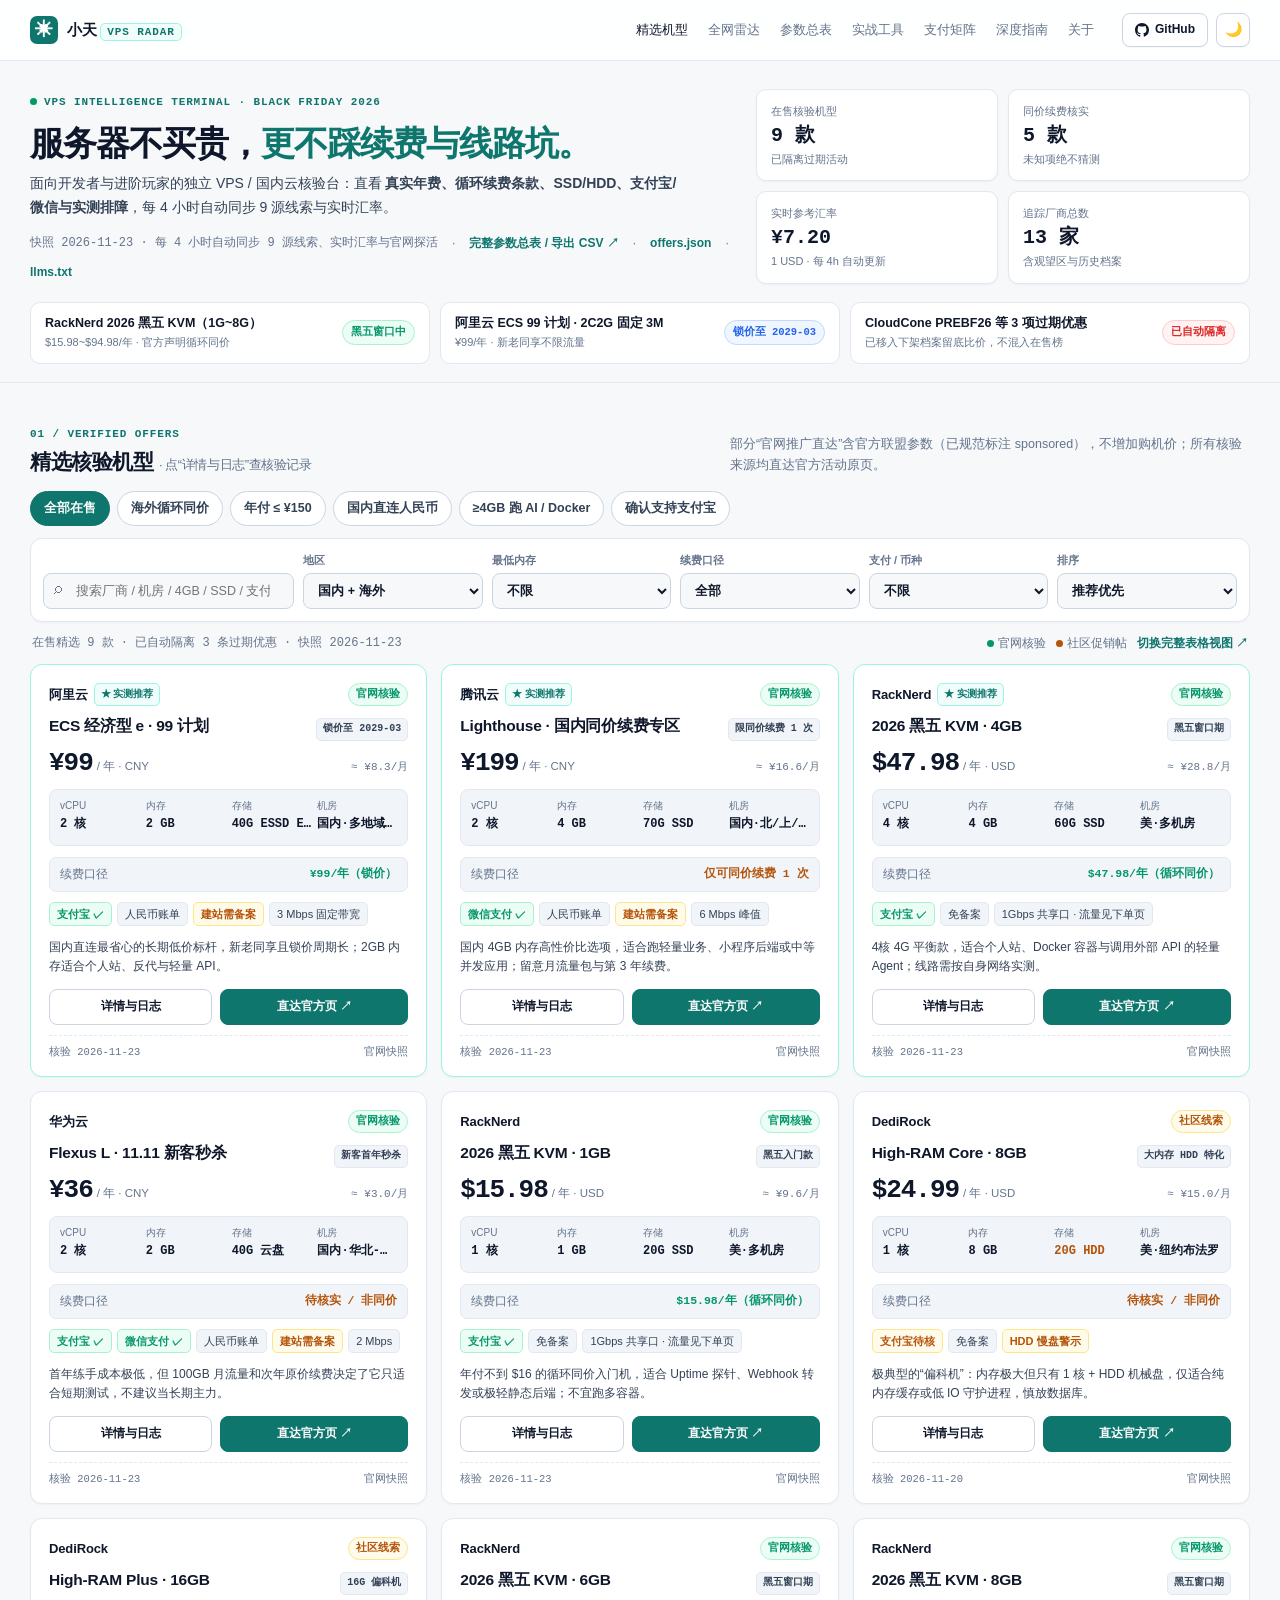
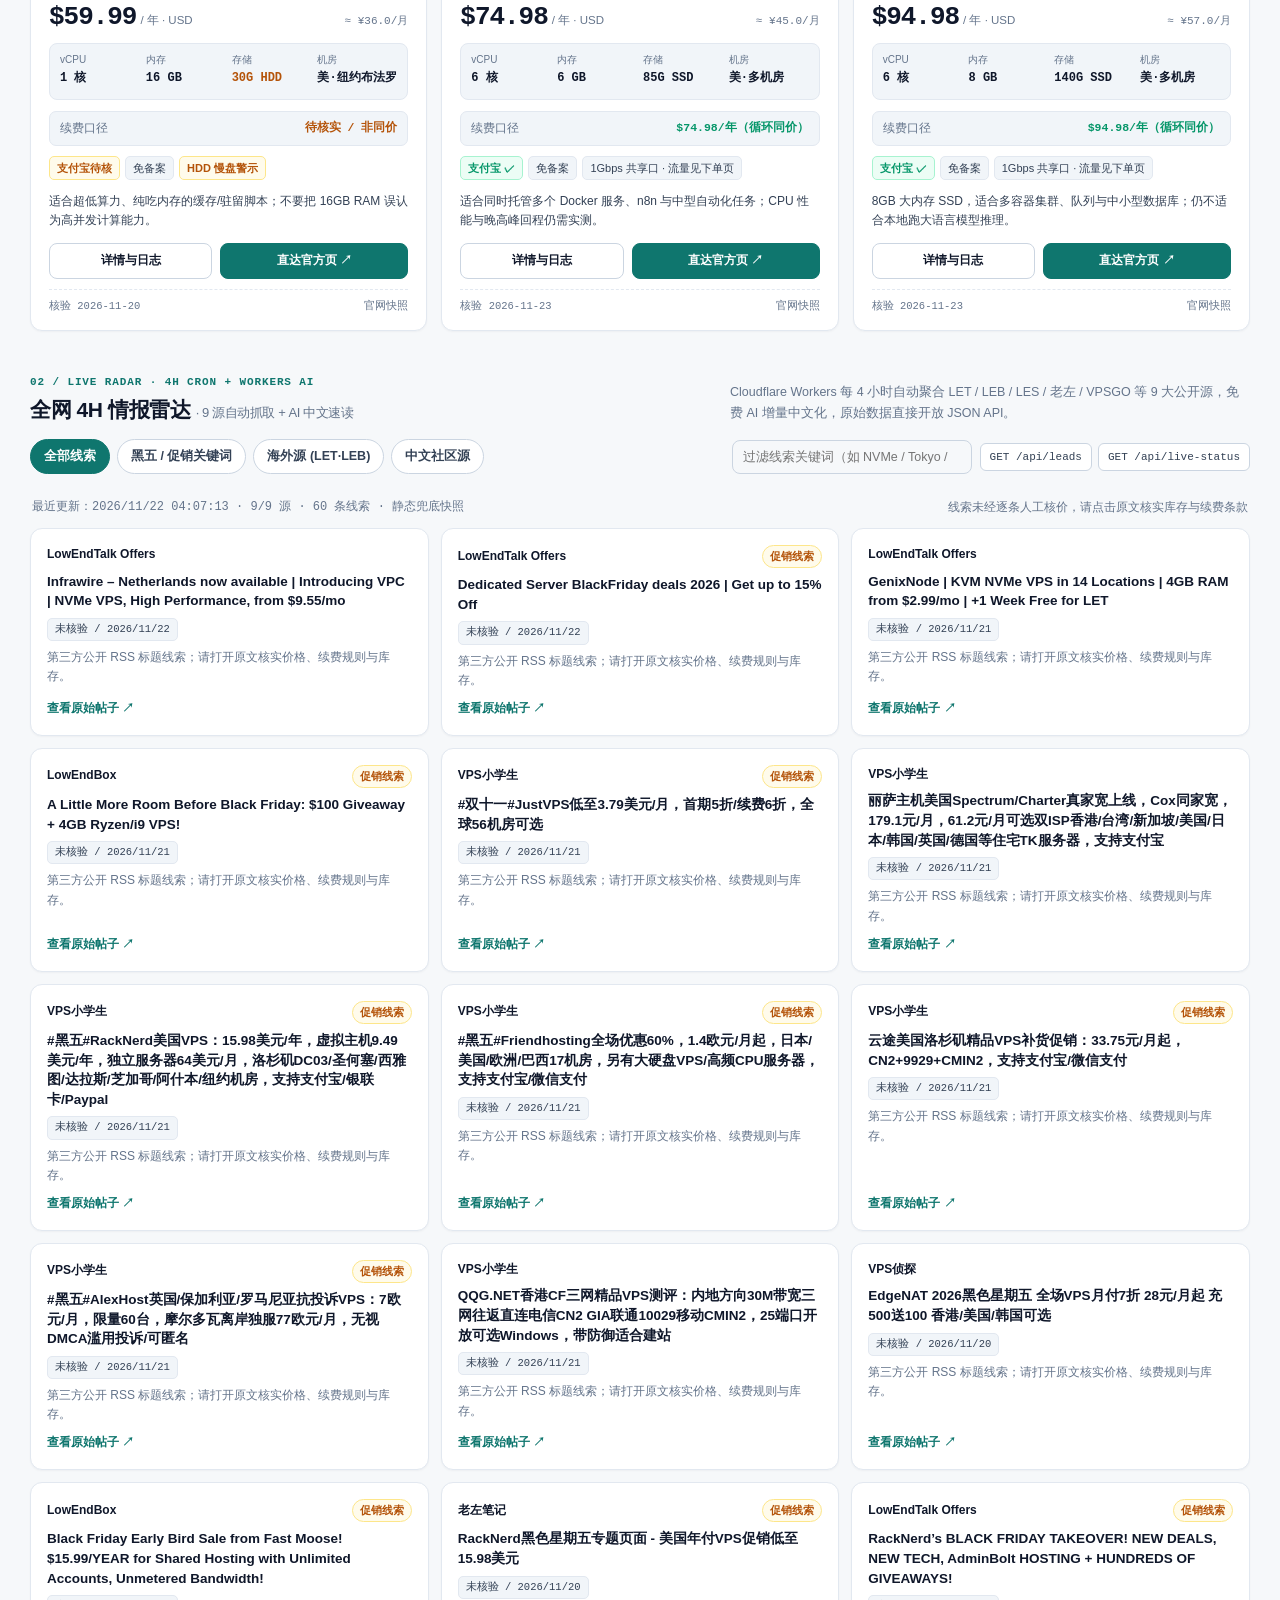
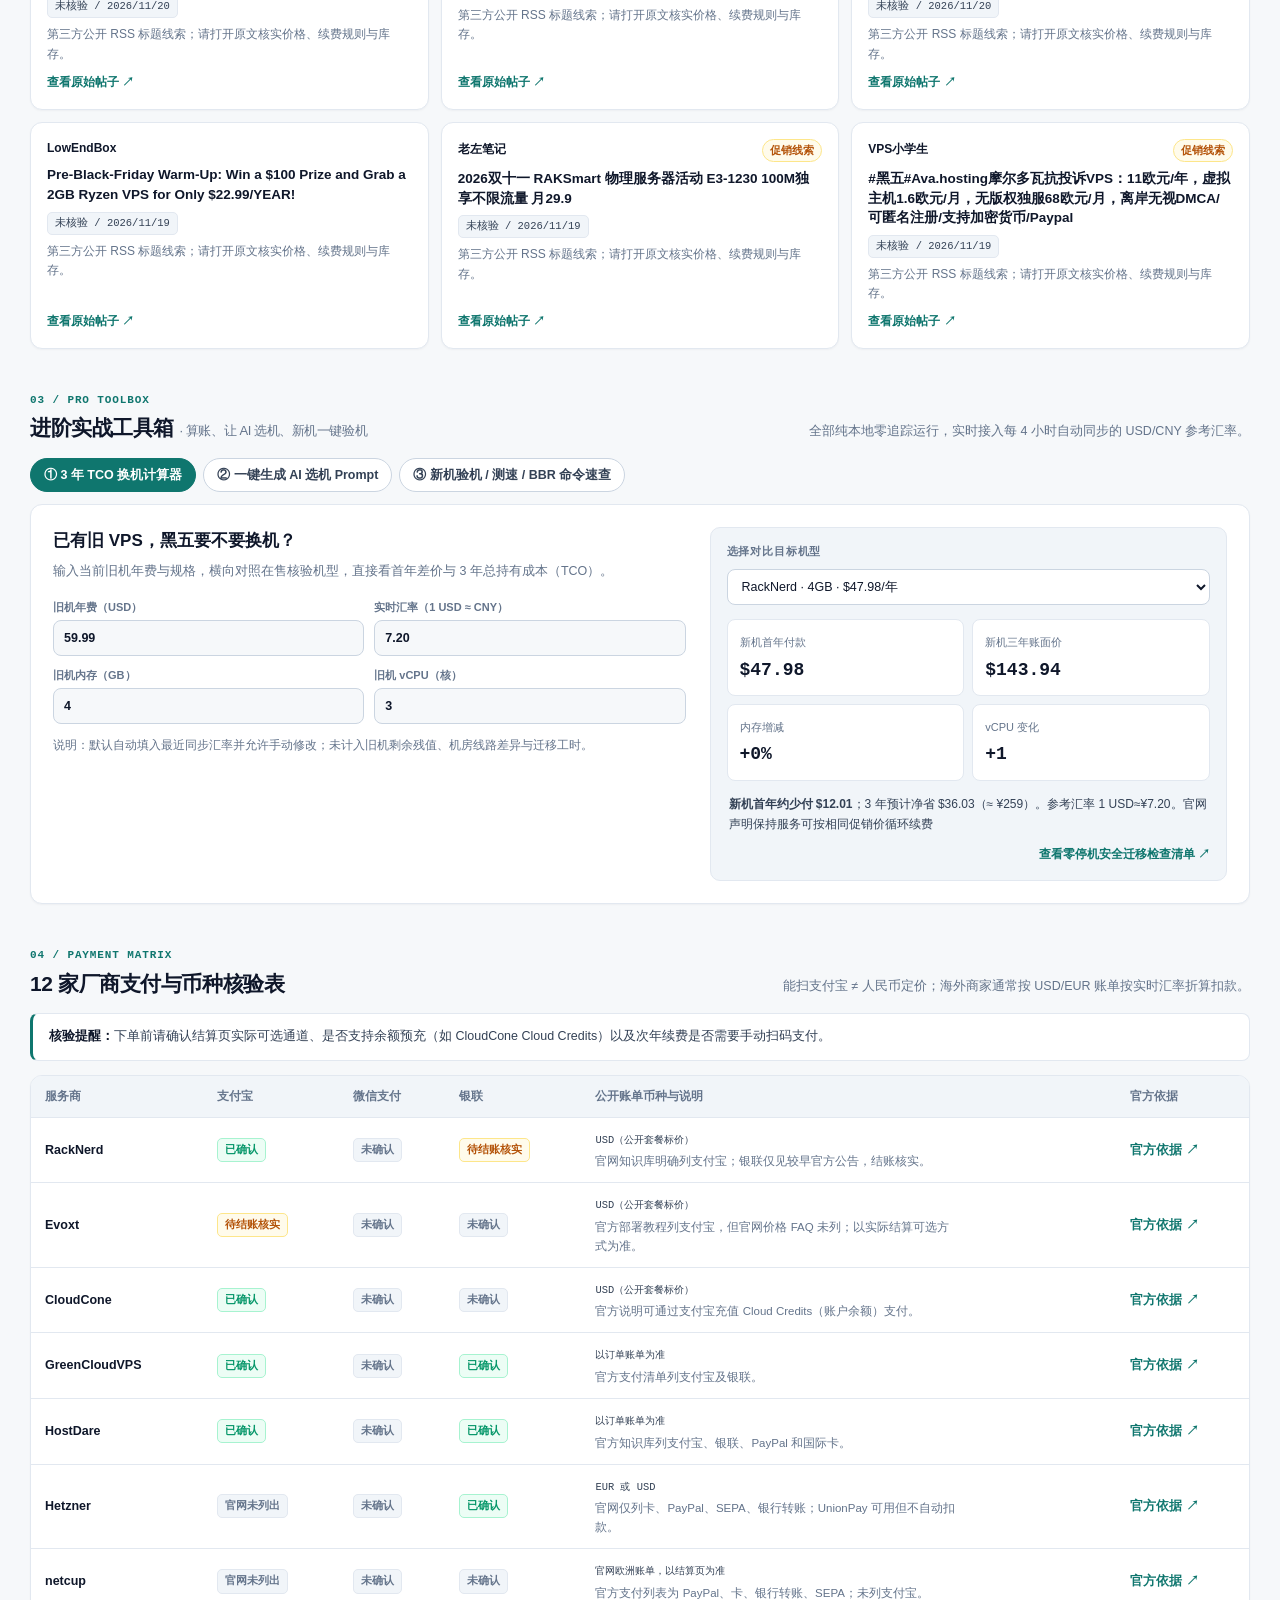
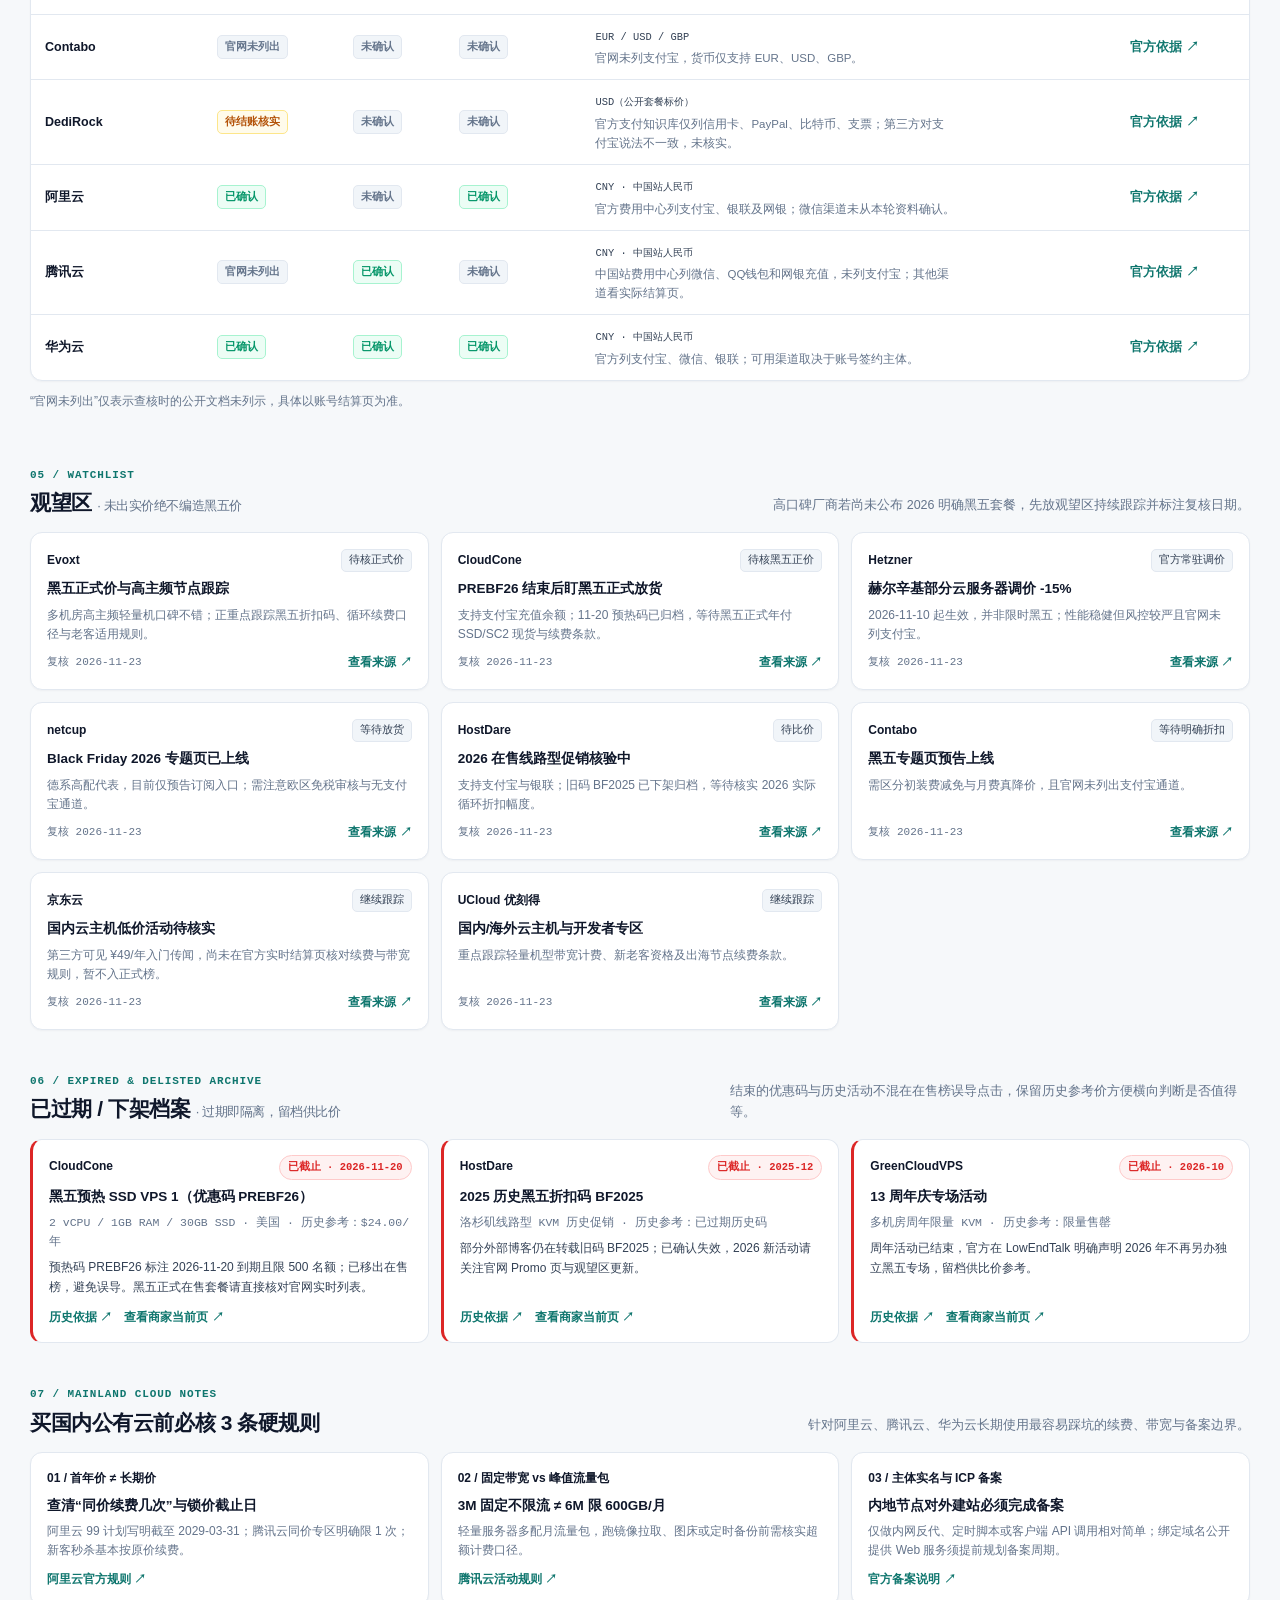
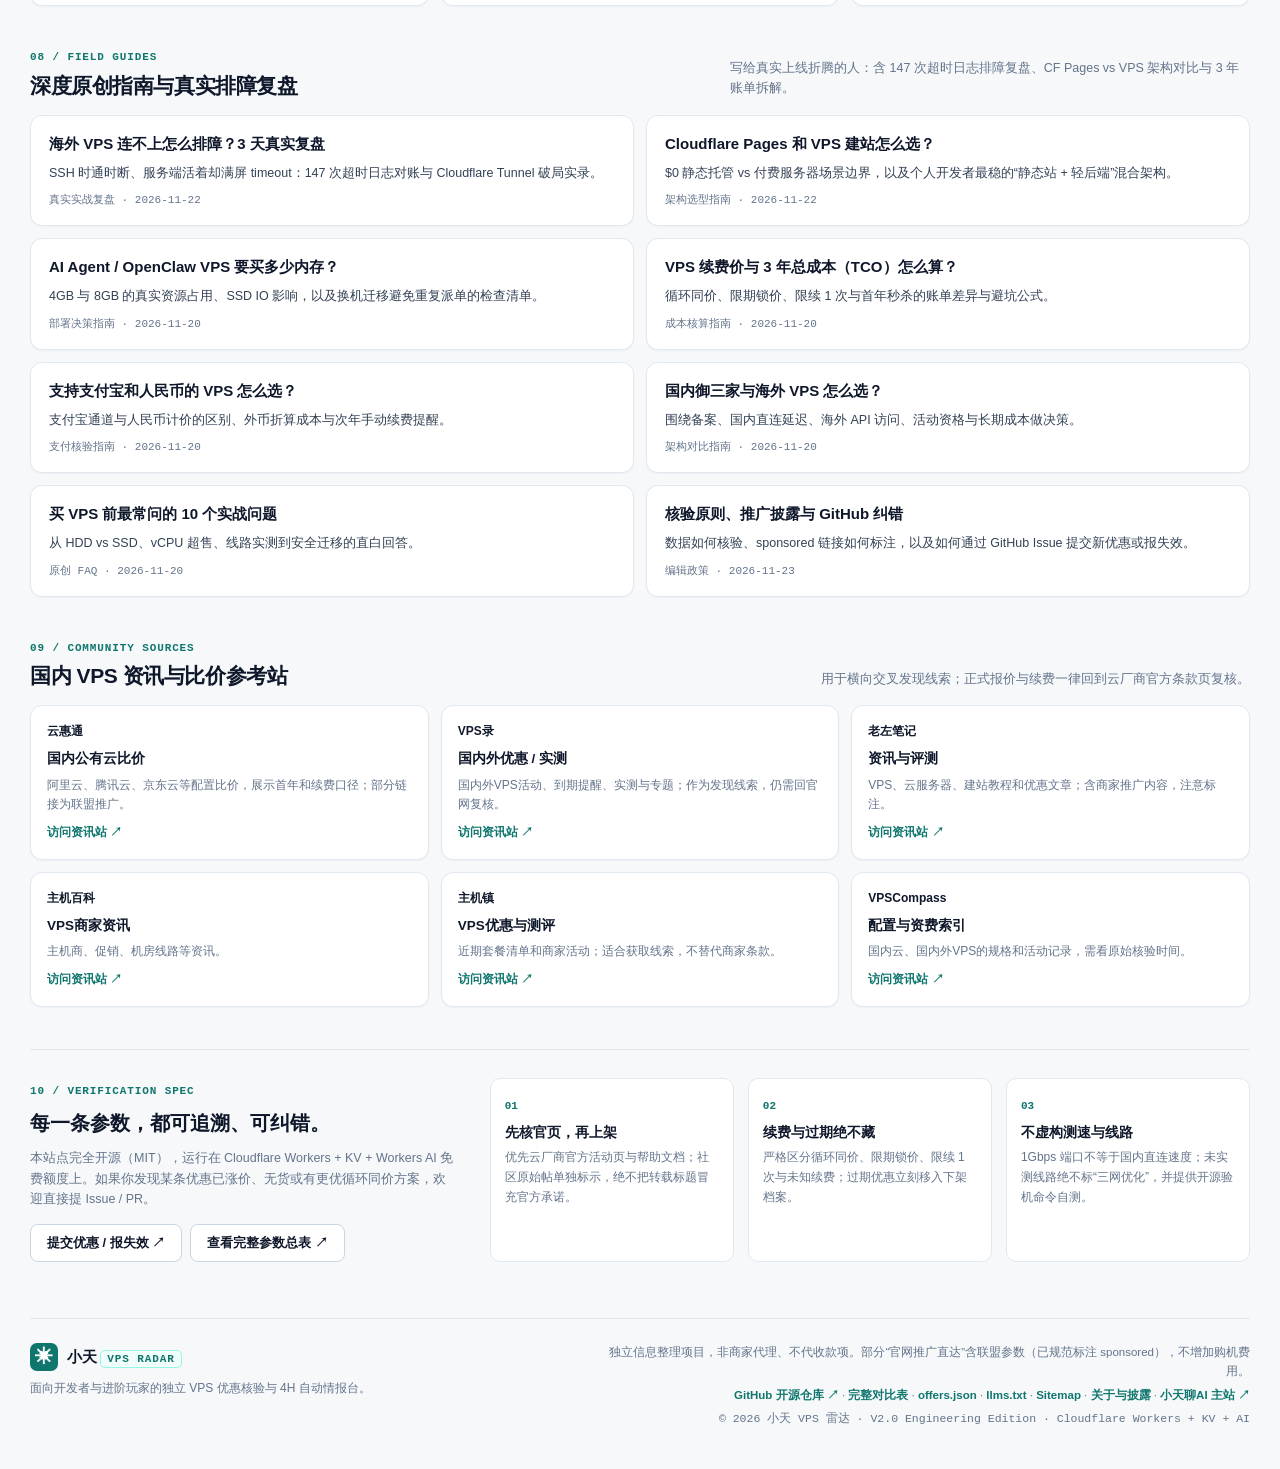
==== index.html @ 2ae8f3ea "feat: release V2.0 engineering VPS intelligence radar (Cloudflare Workers + KV + AI)" ====
<!doctype html>
<html lang="zh-CN">
<head>
  <meta charset="UTF-8" />
  <meta name="viewport" content="width=device-width,initial-scale=1" />
  <meta name="color-scheme" content="light dark" />
  <link rel="canonical" href="https://vps.xiaotianai.win/" />
  <meta name="description" content="面向开发者与进阶玩家的 VPS 与国内云情报台：核验 RackNerd、阿里云、腾讯云、华为云等真实年费与循环续费条款，每 4 小时自动聚合 9 源黑五线索与 AI 中文简报，内置 3 年 TCO 计算器、AI 选机 Prompt 与新机一键验机命令。" />
  <meta property="og:type" content="website" />
  <meta property="og:site_name" content="小天 VPS 雷达" />
  <meta property="og:locale" content="zh_CN" />
  <meta property="og:title" content="小天 VPS 雷达 · 2026 国内云与海外 VPS 续费核验、4H AI 情报与开发者工具箱" />
  <meta property="og:description" content="专注真实年费、循环续费口径、支付宝/微信支持与实测排障：每 4 小时自动追踪 9 大 VPS 促销源，开源免费部署。" />
  <meta property="og:url" content="https://vps.xiaotianai.win/" />
  <meta property="og:image" content="https://vps.xiaotianai.win/assets/og-cover.png" />
  <meta property="og:image:width" content="1200" />
  <meta property="og:image:height" content="630" />
  <meta name="twitter:card" content="summary_large_image" />
  <meta name="twitter:image" content="https://vps.xiaotianai.win/assets/og-cover.png" />
  <link rel="icon" href="/favicon.svg" type="image/svg+xml" />
  <script src="/assets/theme.js?v=20"></script>
  <script type="application/ld+json">{"@context":"https://schema.org","@type":"WebSite","name":"小天 VPS 雷达","url":"https://vps.xiaotianai.win/","inLanguage":"zh-CN","description":"面向开发者与进阶玩家的国内外 VPS / 云服务器优惠核验、续费口径对比、每 4 小时自动 AI 线索与实用工具箱。","publisher":{"@type":"Organization","name":"小天聊AI","url":"https://www.xiaotianai.win/"}}</script>
  <script type="application/ld+json">{"@context":"https://schema.org","@type":"ItemList","name":"2026 VPS 公开核验优惠快照","itemListElement":[{"@type":"ListItem","position":1,"name":"RackNerd 2026 黑五 KVM 4GB ($47.98/年，循环续费)","url":"https://vps.xiaotianai.win/#deals"},{"@type":"ListItem","position":2,"name":"RackNerd 2026 黑五 KVM 6GB ($74.98/年，循环续费)","url":"https://vps.xiaotianai.win/#deals"},{"@type":"ListItem","position":3,"name":"阿里云 ECS 经济型 e 99计划 (¥99/年，锁价至 2029-03)","url":"https://vps.xiaotianai.win/#deals"},{"@type":"ListItem","position":4,"name":"腾讯云 Lighthouse 国内同价续费专区 (¥199/年)","url":"https://vps.xiaotianai.win/#deals"},{"@type":"ListItem","position":5,"name":"华为云 Flexus L 2核2G 新客秒杀 (¥36/年)","url":"https://vps.xiaotianai.win/#deals"}]}</script>
  <script type="application/ld+json">{"@context":"https://schema.org","@type":"FAQPage","mainEntity":[{"@type":"Question","name":"2026 黑五便宜 VPS 第二年续费还是优惠价吗？","acceptedAnswer":{"@type":"Answer","text":"不一定。循环续费（Recurring）才表示保持服务可按同价续费；国内云通常分限期锁价（如99计划截至2029-03）或仅限同价续费1次；秒杀价多数按原价续费。购买前应以三年总成本核对条款。"}},{"@type":"Question","name":"4GB 内存 VPS 适合跑 AI Agent 和自动化任务吗？","acceptedAnswer":{"@type":"Answer","text":"如果模型推理调用外部 API，4GB 内存搭配 SSD 通常足以运行轻量任务调度器、Bot、n8n、SQLite 和小型网站；但不能在 VPS 本地运行大型语言模型。"}},{"@type":"Question","name":"个人博客应该买 VPS 还是直接用 Cloudflare Pages？","acceptedAnswer":{"@type":"Answer","text":"纯静态博客、文档站和作品集优先用 Cloudflare Pages 免费托管，零运维且免维护 HTTPS；需要常驻后台、Docker 容器、数据库或任务调度时再买独立 VPS。"}}]}</script>
  <title>小天 VPS 雷达 · 2026 VPS 优惠与续费核验、4H AI 情报雷达与开发者工具箱</title>
  <link rel="stylesheet" href="/assets/site.css?v=20" />
</head>
<body>
  <header class="topbar">
    <div class="shell nav-inner">
      <a class="brand" href="/" aria-label="小天 VPS 雷达首页"><span class="brand-mark">✳</span><span>小天 <b>VPS RADAR</b></span></a>
      <nav class="nav-links" aria-label="主导航">
        <a href="#deals" class="active">精选机型</a>
        <a href="#leads">全网雷达</a>
        <a href="/table.html">参数总表</a>
        <a href="#tools">实战工具</a>
        <a href="#payment">支付矩阵</a>
        <a href="#seo-guides">深度指南</a>
        <a href="/about.html">关于</a>
      </nav>
      <div class="nav-actions">
        <a class="github-btn" href="https://github.com/fightlife228/xiaotian-vps-radar" target="_blank" rel="noopener noreferrer" aria-label="GitHub 开源仓库">
          <svg viewBox="0 0 16 16" aria-hidden="true"><path d="M8 0C3.58 0 0 3.58 0 8c0 3.54 2.29 6.53 5.47 7.59.4.07.55-.17.55-.38 0-.19-.01-.82-.01-1.49-2.01.37-2.53-.49-2.69-.94-.09-.23-.48-.94-.82-1.13-.28-.15-.68-.52-.01-.53.63-.01 1.08.58 1.23.82.72 1.21 1.87.87 2.33.66.07-.52.28-.87.51-1.07-1.78-.2-3.64-.89-3.64-3.95 0-.87.31-1.59.82-2.15-.08-.2-.36-1.02.08-2.12 0 0 .67-.21 2.2.82.64-.18 1.32-.27 2-.27.68 0 1.36.09 2 .27 1.53-1.04 2.2-.82 2.2-.82.44 1.1.16 1.92.08 2.12.51.56.82 1.27.82 2.15 0 3.07-1.87 3.75-3.65 3.95.29.25.54.73.54 1.48 0 1.07-.01 1.93-.01 2.2 0 .21.15.46.55.38A8.013 8.013 0 0016 8c0-4.42-3.58-8-8-8z"/></svg>
          <span>GitHub</span>
        </a>
        <button type="button" class="theme-toggle" data-theme-toggle aria-label="切换主题">🌙</button>
      </div>
    </div>
  </header>

  <main>
    <!-- Compact Engineering Header & Live Telemetry -->
    <section class="hero-compact">
      <div class="shell">
        <div class="hero-grid">
          <div>
            <div class="eyebrow"><span class="live-dot"></span> VPS INTELLIGENCE TERMINAL · BLACK FRIDAY 2026</div>
            <h1>服务器不买贵，<span class="text-gradient">更不踩续费与线路坑。</span></h1>
            <p class="hero-sub">面向开发者与进阶玩家的独立 VPS / 国内云核验台：直看 <strong>真实年费、循环续费条款、SSD/HDD、支付宝/微信与实测排障</strong>，每 4 小时自动同步 9 源线索与实时汇率。</p>
            <div class="hero-meta-bar">
              <span id="snapLine" class="mono">快照 2026-11-23 · 每 4 小时自动同步</span>
              <span>·</span>
              <a href="/table.html">完整参数总表 / 导出 CSV ↗</a>
              <span>·</span>
              <a href="/data/offers.json" target="_blank" rel="noopener">offers.json</a>
              <span>·</span>
              <a href="/llms.txt" target="_blank" rel="noopener">llms.txt</a>
            </div>
          </div>
          <div class="telemetry-grid" aria-label="站点实时遥测">
            <div class="kpi-card"><span>在售核验机型</span><strong id="statCount">9 款</strong><small>已隔离过期活动</small></div>
            <div class="kpi-card"><span>同价续费核实</span><strong id="statRenewal">5 款</strong><small>未知项绝不猜测</small></div>
            <div class="kpi-card"><span>实时参考汇率</span><strong id="statFx">¥7.20</strong><small id="statFxMeta">1 USD · 每 4h 自动更新</small></div>
            <div class="kpi-card"><span>追踪厂商总数</span><strong id="statProviders">14 家</strong><small>含观望区与历史档案</small></div>
          </div>
        </div>

        <!-- Expiring / Active Window Spotlight Strip -->
        <div class="spotlight-strip" aria-label="窗口期与状态速览">
          <a class="spotlight-item" href="#deals">
            <div class="sp-left"><b>RackNerd 2026 黑五 KVM（1G~8G）</b><small>$15.98~$94.98/年 · 官方声明循环同价</small></div>
            <span class="sp-badge live">黑五窗口中</span>
          </a>
          <a class="spotlight-item" href="#deals">
            <div class="sp-left"><b>阿里云 ECS 99 计划 · 2C2G 固定 3M</b><small>¥99/年 · 新老同享不限流量</small></div>
            <span class="sp-badge lock">锁价至 2029-03</span>
          </a>
          <a class="spotlight-item" href="#archive">
            <div class="sp-left"><b>CloudCone PREBF26 等 3 项过期优惠</b><small>已移入下架档案留底比价，不混入在售榜</small></div>
            <span class="sp-badge ended">已自动隔离</span>
          </a>
        </div>
      </div>
    </section>

    <!-- 01 / Curated Verified Deals (First-Screen Core) -->
    <section class="content-section shell" id="deals">
      <div class="section-head">
        <div>
          <span class="section-kicker">01 / VERIFIED OFFERS</span>
          <h2>精选核验机型 <span class="subtle">· 点“详情与日志”查核验记录</span></h2>
        </div>
        <p>部分“官网推广直达”含官方联盟参数（已规范标注 sponsored），不增加购机价；所有核验来源均直达官方活动原页。</p>
      </div>

      <div class="quick-pills" role="group" aria-label="进阶快捷切面">
        <button type="button" class="quick-pill active" data-preset="all">全部在售</button>
        <button type="button" class="quick-pill" data-preset="bf-recurring">海外循环同价</button>
        <button type="button" class="quick-pill" data-preset="under-20">年付 ≤ ¥150</button>
        <button type="button" class="quick-pill" data-preset="china-budget">国内直连人民币</button>
        <button type="button" class="quick-pill" data-preset="ai-agent">≥4GB 跑 AI / Docker</button>
        <button type="button" class="quick-pill" data-preset="alipay">确认支持支付宝</button>
      </div>

      <div class="filter-panel">
        <div class="search-group">
          <span>⌕</span>
          <input id="search" type="search" placeholder="搜索厂商 / 机房 / 4GB / SSD / 支付宝…" aria-label="搜索优惠" />
        </div>
        <label>地区
          <select id="market">
            <option value="all">国内 + 海外</option>
            <option value="china">中国内地</option>
            <option value="overseas">海外节点</option>
          </select>
        </label>
        <label>最低内存
          <select id="ram">
            <option value="0">不限</option>
            <option value="2">2GB+</option>
            <option value="4">4GB+</option>
            <option value="8">8GB+</option>
            <option value="16">16GB+</option>
          </select>
        </label>
        <label>续费口径
          <select id="renewal">
            <option value="all">全部</option>
            <option value="known">已核实同价/锁价</option>
            <option value="unknown">非同价 / 待核实</option>
          </select>
        </label>
        <label>支付 / 币种
          <select id="payFilter">
            <option value="all">不限</option>
            <option value="yes">确认支付宝</option>
            <option value="maybe">含待核实支付宝</option>
            <option value="wechat">确认微信支付</option>
            <option value="cny">人民币计价</option>
          </select>
        </label>
        <label>排序
          <select id="sort">
            <option value="recommended">推荐优先</option>
            <option value="cny-asc">折合年费 低→高</option>
            <option value="memory">内存 大→小</option>
            <option value="three">3 年总成本优先</option>
            <option value="price">按币种分组</option>
          </select>
        </label>
      </div>

      <div class="result-strip">
        <span id="resultText" class="mono">读取核验数据中…</span>
        <span class="legend">
          <span><i class="legend-green"></i>官网核验</span>
          <span><i class="legend-gold"></i>社区促销帖</span>
          <a href="/table.html" style="color:var(--accent-text);font-weight:650">切换完整表格视图 ↗</a>
        </span>
      </div>

      <div id="dealGrid" class="deal-grid" aria-live="polite">
        <noscript>
          <p>请启用 JavaScript 使用筛选与计算器，或直接访问 <a href="/table.html">完整静态参数总表（无需 JS）</a>。</p>
        </noscript>
      </div>
      <div id="empty" class="empty" hidden>没有符合条件的机型，尝试降低内存门槛或清空搜索词。</div>
    </section>

    <!-- 02 / 4H Automated 9-Source AI Intelligence Radar -->
    <section class="content-section shell" id="leads">
      <div class="section-head">
        <div>
          <span class="section-kicker">02 / LIVE RADAR · 4H CRON + WORKERS AI</span>
          <h2>全网 4H 情报雷达 <span class="subtle">· 9 源自动抓取 + AI 中文速读</span></h2>
        </div>
        <p>Cloudflare Workers 每 4 小时自动聚合 LET / LEB / LES / 老左 / VPSGO 等 9 大公开源，免费 AI 增量中文化，原始数据直接开放 JSON API。</p>
      </div>

      <div id="aiBriefBox" class="ai-brief-box"><!--SSR_AI_BRIEF--></div>

      <div class="radar-toolbar">
        <div class="lead-filters" role="group" aria-label="线索分类筛选" style="margin:0">
          <button type="button" class="lead-tab active" data-lead-filter="all">全部线索</button>
          <button type="button" class="lead-tab" data-lead-filter="promo">黑五 / 促销关键词</button>
          <button type="button" class="lead-tab" data-lead-filter="overseas">海外源 (LET·LEB)</button>
          <button type="button" class="lead-tab" data-lead-filter="china">中文社区源</button>
        </div>
        <div class="radar-search-wrap">
          <input id="leadSearch" class="lead-search-input" type="search" placeholder="过滤线索关键词（如 NVMe / Tokyo / $15）" aria-label="搜索实时线索" />
          <div class="api-pills">
            <a class="api-pill" href="/api/leads" target="_blank" rel="noopener">GET /api/leads</a>
            <a class="api-pill" href="/api/live-status" target="_blank" rel="noopener">GET /api/live-status</a>
          </div>
        </div>
      </div>

      <div class="result-strip">
        <span id="leadStatus" class="mono">正在同步最近一轮 4 小时自动线索…</span>
        <span class="legend">线索未经逐条人工核价，请点击原文核实库存与续费条款</span>
      </div>
      <div id="leadGrid" class="watch-grid" aria-live="polite"><!--SSR_LEADS--></div>
    </section>

    <!-- 03 / Pro Developer Toolbox (3 High-Value Micro-Tools) -->
    <section class="content-section shell" id="tools">
      <div class="section-head">
        <div>
          <span class="section-kicker">03 / PRO TOOLBOX</span>
          <h2>进阶实战工具箱 <span class="subtle">· 算账、让 AI 选机、新机一键验机</span></h2>
        </div>
        <p>全部纯本地零追踪运行，实时接入每 4 小时自动同步的 USD/CNY 参考汇率。</p>
      </div>

      <div class="tool-tabs" role="tablist" aria-label="实用工具切换">
        <button type="button" class="tool-tab active" data-tool-tab="advisor">① 3 年 TCO 换机计算器</button>
        <button type="button" class="tool-tab" data-tool-tab="ai-prompt">② 一键生成 AI 选机 Prompt</button>
        <button type="button" class="tool-tab" data-tool-tab="bench-kit">③ 新机验机 / 测速 / BBR 命令速查</button>
      </div>

      <!-- Tool 1: 3-Year TCO & Migration Calculator -->
      <div class="tool-panel" id="advisor">
        <div class="compare-grid">
          <div class="compare-copy">
            <h3>已有旧 VPS，黑五要不要换机？</h3>
            <p>输入当前旧机年费与规格，横向对照在售核验机型，直接看首年差价与 3 年总持有成本（TCO）。</p>
            <div class="compare-fields">
              <label>旧机年费（USD）<input id="oldPrice" type="number" min="0" step="0.01" value="59.99" /></label>
              <label>实时汇率（1 USD ≈ CNY）<input id="fxRate" type="number" min="0.1" max="100" step="0.01" value="7.20" /></label>
              <label>旧机内存（GB）<input id="oldRam" type="number" min="0" step="0.5" value="4" /></label>
              <label>旧机 vCPU（核）<input id="oldCpu" type="number" min="0" step="1" value="3" /></label>
            </div>
            <p class="calc-notes">说明：默认自动填入最近同步汇率并允许手动修改；未计入旧机剩余残值、机房线路差异与迁移工时。</p>
          </div>
          <div class="compare-output">
            <div class="tiny-label">选择对比目标机型</div>
            <select id="compareSelect" aria-label="选择对比套餐"></select>
            <div id="compareResult" class="compare-result"></div>
            <div class="subtle-link"><a href="/guides/ai-agent-vps.html#move">查看零停机安全迁移检查清单 ↗</a></div>
          </div>
        </div>
      </div>

      <!-- Tool 2: Structured AI Selection Prompt Generator -->
      <div class="tool-panel" id="ai-prompt" hidden>
        <div class="prompt-grid">
          <div class="prompt-copy">
            <h3>懒得自己逐项对比？一键打包发给 AI 拍板</h3>
            <p>自动附带本站当前已核验机型快照与实时汇率，防止大模型胡编过期黑五价或漏算续费坑。</p>
            <div class="prompt-fields">
              <label>年预算上限
                <select id="pBudget">
                  <option value="¥100~200 / 年（极省入门）">¥100~200 / 年（极省入门）</option>
                  <option value="¥300~500 / 年（高性价比主力）" selected>¥300~500 / 年（高性价比主力）</option>
                  <option value="¥500~1000 / 年（多容器/中大型）">¥500~1000 / 年（多容器/中大型）</option>
                </select>
              </label>
              <label>核心部署场景
                <select id="pScene">
                  <option value="跑 AI Agent / OpenClaw / n8n 自动化（调外部模型 API）" selected>AI Agent / OpenClaw / n8n</option>
                  <option value="个人博客 / 文档站 / 多 Docker 容器自托管">博客 / 多 Docker 自托管</option>
                  <option value="国内用户直接访问的 Web / 小程序后端（低延迟）">国内直连 Web / 小程序后端</option>
                  <option value="轻量监控探针 / Webhook / 学习 Linux">监控探针 / Webhook / 练手</option>
                </select>
              </label>
              <label>机房 / 备案偏好
                <select id="pRegion">
                  <option value="优先海外免备案（美西/亚太均可）" selected>优先海外免备案</option>
                  <option value="必须中国内地直连（接受 ICP 备案）">中国内地直连（接受备案）</option>
                  <option value="不限地域，只看 3 年总性价比">不限地域，只看 3 年性价比</option>
                </select>
              </label>
              <label>支付方式要求
                <select id="pPay">
                  <option value="必须支持支付宝或微信支付" selected>必须支持支付宝 / 微信</option>
                  <option value="有 PayPal / 外币信用卡，不限">有 PayPal / 国际卡，不限</option>
                </select>
              </label>
              <label class="full">补充技术约束（可选）
                <input id="pExtra" type="text" placeholder="例：必须 SSD 不要 HDD；需要 4GB 以上内存；最好能循环同价续费" />
              </label>
            </div>
          </div>
          <div class="prompt-output-box">
            <div class="tiny-label">已生成的结构化选机 PROMPT（可编辑）</div>
            <textarea id="promptPreview" class="prompt-preview" aria-label="AI 选机 Prompt 预览"></textarea>
            <div class="prompt-actions">
              <span id="promptCopyStatus" class="copy-status"></span>
              <button type="button" id="copyPromptBtn" class="btn btn-primary">一键复制 Prompt</button>
            </div>
          </div>
        </div>
      </div>

      <!-- Tool 3: New VPS Bench / Route / BBR / Docker Command Kit -->
      <div class="tool-panel" id="bench-kit" hidden>
        <div class="bench-head">
          <h3>新机到手必跑 · 5 条开源标准验机与优化命令</h3>
          <p>覆盖硬件/IO 核验、三网回程路由检测、内核 BBR 拥塞控制与 Docker 部署。全部来自开源社区常用项目，执行前建议按习惯快速审阅脚本源。</p>
        </div>
        <div id="benchGrid" class="bench-grid"></div>
      </div>
    </section>

    <!-- 04 / 12-Provider Payment Matrix -->
    <section class="content-section shell" id="payment">
      <div class="section-head">
        <div>
          <span class="section-kicker">04 / PAYMENT MATRIX</span>
          <h2>12 家厂商支付与币种核验表</h2>
        </div>
        <p>能扫支付宝 ≠ 人民币定价；海外商家通常按 USD/EUR 账单按实时汇率折算扣款。</p>
      </div>
      <div class="payment-notice"><strong>核验提醒：</strong>下单前请确认结算页实际可选通道、是否支持余额预充（如 CloudCone Cloud Credits）以及次年续费是否需要手动扫码支付。</div>
      <div class="payment-table-wrap">
        <table class="payment-table">
          <thead><tr><th>服务商</th><th>支付宝</th><th>微信支付</th><th>银联</th><th>公开账单币种与说明</th><th>官方依据</th></tr></thead>
          <tbody id="paymentRows"></tbody>
        </table>
      </div>
      <p class="payment-footnote">“官网未列出”仅表示查核时的公开文档未列示，具体以账号结算页为准。</p>
    </section>

    <!-- 05 / Three-State Lifecycle: Watchlist + Archived/Expired -->
    <section class="content-section shell" id="watch">
      <div class="section-head">
        <div>
          <span class="section-kicker">05 / WATCHLIST</span>
          <h2>观望区 <span class="subtle">· 未出实价绝不编造黑五价</span></h2>
        </div>
        <p>高口碑厂商若尚未公布 2026 明确黑五套餐，先放观望区持续跟踪并标注复核日期。</p>
      </div>
      <div id="watchGrid" class="watch-grid"></div>
    </section>

    <section class="content-section shell" id="archive">
      <div class="section-head">
        <div>
          <span class="section-kicker">06 / EXPIRED &amp; DELISTED ARCHIVE</span>
          <h2>已过期 / 下架档案 <span class="subtle">· 过期即隔离，留档供比价</span></h2>
        </div>
        <p>结束的优惠码与历史活动不混在在售榜误导点击，保留历史参考价方便横向判断是否值得等。</p>
      </div>
      <div id="archiveGrid" class="archive-grid"></div>
    </section>

    <!-- 07 / Mainland Cloud Essentials -->
    <section class="content-section shell" id="domestic">
      <div class="section-head">
        <div>
          <span class="section-kicker">07 / MAINLAND CLOUD NOTES</span>
          <h2>买国内公有云前必核 3 条硬规则</h2>
        </div>
        <p>针对阿里云、腾讯云、华为云长期使用最容易踩坑的续费、带宽与备案边界。</p>
      </div>
      <div class="domestic-info-grid">
        <article class="watch-card"><div class="watch-provider">01 / 首年价 ≠ 长期价</div><h3>查清“同价续费几次”与锁价截止日</h3><p>阿里云 99 计划写明截至 2029-03-31；腾讯云同价专区明确限 1 次；新客秒杀基本按原价续费。</p><a href="https://www.aliyun.com/activity/ecs/99program" target="_blank" rel="noopener noreferrer">阿里云官方规则 ↗</a></article>
        <article class="watch-card"><div class="watch-provider">02 / 固定带宽 vs 峰值流量包</div><h3>3M 固定不限流 ≠ 6M 限 600GB/月</h3><p>轻量服务器多配月流量包，跑镜像拉取、图床或定时备份前需核实超额计费口径。</p><a href="https://cloud.tencent.com/act/pro/double11-xfzq" target="_blank" rel="noopener noreferrer">腾讯云活动规则 ↗</a></article>
        <article class="watch-card"><div class="watch-provider">03 / 主体实名与 ICP 备案</div><h3>内地节点对外建站必须完成备案</h3><p>仅做内网反代、定时脚本或客户端 API 调用相对简单；绑定域名公开提供 Web 服务须提前规划备案周期。</p><a href="https://help.aliyun.com/zh/icp-filing/basic-icp-service/getting-started/quick-start-for-icp-filing-for-personal-websites" target="_blank" rel="noopener noreferrer">官方备案说明 ↗</a></article>
      </div>
    </section>

    <!-- 08 / Original Deep-Dive Guides -->
    <section class="seo-section shell" id="seo-guides">
      <div class="section-head">
        <div>
          <span class="section-kicker">08 / FIELD GUIDES</span>
          <h2>深度原创指南与真实排障复盘</h2>
        </div>
        <p>写给真实上线折腾的人：含 147 次超时日志排障复盘、CF Pages vs VPS 架构对比与 3 年账单拆解。</p>
      </div>
      <div class="seo-card-grid">
        <a class="seo-card" href="/guides/vps-network-troubleshooting.html"><h3>海外 VPS 连不上怎么排障？3 天真实复盘</h3><p>SSH 时通时断、服务端活着却满屏 timeout：147 次超时日志对账与 Cloudflare Tunnel 破局实录。</p><small>真实实战复盘 · 2026-11-22</small></a>
        <a class="seo-card" href="/guides/cloudflare-pages-vs-vps.html"><h3>Cloudflare Pages 和 VPS 建站怎么选？</h3><p>$0 静态托管 vs 付费服务器场景边界，以及个人开发者最稳的“静态站 + 轻后端”混合架构。</p><small>架构选型指南 · 2026-11-22</small></a>
        <a class="seo-card" href="/guides/ai-agent-vps.html"><h3>AI Agent / OpenClaw VPS 要买多少内存？</h3><p>4GB 与 8GB 的真实资源占用、SSD IO 影响，以及换机迁移避免重复派单的检查清单。</p><small>部署决策指南 · 2026-11-20</small></a>
        <a class="seo-card" href="/guides/vps-renewal-cost.html"><h3>VPS 续费价与 3 年总成本（TCO）怎么算？</h3><p>循环同价、限期锁价、限续 1 次与首年秒杀的账单差异与避坑公式。</p><small>成本核算指南 · 2026-11-20</small></a>
        <a class="seo-card" href="/guides/vps-alipay-rmb.html"><h3>支持支付宝和人民币的 VPS 怎么选？</h3><p>支付宝通道与人民币计价的区别、外币折算成本与次年手动续费提醒。</p><small>支付核验指南 · 2026-11-20</small></a>
        <a class="seo-card" href="/guides/china-cloud-vs-overseas.html"><h3>国内御三家与海外 VPS 怎么选？</h3><p>围绕备案、国内直连延迟、海外 API 访问、活动资格与长期成本做决策。</p><small>架构对比指南 · 2026-11-20</small></a>
        <a class="seo-card" href="/guides/vps-common-questions.html"><h3>买 VPS 前最常问的 10 个实战问题</h3><p>从 HDD vs SSD、vCPU 超售、线路实测到安全迁移的直白回答。</p><small>原创 FAQ · 2026-11-20</small></a>
        <a class="seo-card" href="/about.html"><h3>核验原则、推广披露与 GitHub 纠错</h3><p>数据如何核验、sponsored 链接如何标注，以及如何通过 GitHub Issue 提交新优惠或报失效。</p><small>编辑政策 · 2026-11-23</small></a>
      </div>
    </section>

    <!-- 09 / Third-party Info Sites & Methodology -->
    <section class="content-section shell" id="sources">
      <div class="section-head">
        <div>
          <span class="section-kicker">09 / COMMUNITY SOURCES</span>
          <h2>国内 VPS 资讯与比价参考站</h2>
        </div>
        <p>用于横向交叉发现线索；正式报价与续费一律回到云厂商官方条款页复核。</p>
      </div>
      <div id="sourceGrid" class="watch-grid"></div>
    </section>

    <section class="knowledge shell" id="method">
      <div>
        <span class="section-kicker">10 / VERIFICATION SPEC</span>
        <h2>每一条参数，都可追溯、可纠错。</h2>
        <p>本站点完全开源（MIT），运行在 Cloudflare Workers + KV + Workers AI 免费额度上。如果你发现某条优惠已涨价、无货或有更优循环同价方案，欢迎直接提 Issue / PR。</p>
        <div style="margin-top:14px;display:flex;gap:8px;flex-wrap:wrap">
          <a class="btn btn-outline" href="https://github.com/fightlife228/xiaotian-vps-radar/issues/new" target="_blank" rel="noopener noreferrer">提交优惠 / 报失效 ↗</a>
          <a class="btn btn-outline" href="/table.html">查看完整参数总表 ↗</a>
        </div>
      </div>
      <div class="knowledge-points">
        <article><span>01</span><h3>先核官页，再上架</h3><p>优先云厂商官方活动页与帮助文档；社区原始帖单独标示，绝不把转载标题冒充官方承诺。</p></article>
        <article><span>02</span><h3>续费与过期绝不藏</h3><p>严格区分循环同价、限期锁价、限续 1 次与未知续费；过期优惠立刻移入下架档案。</p></article>
        <article><span>03</span><h3>不虚构测速与线路</h3><p>1Gbps 端口不等于国内直连速度；未实测线路绝不标“三网优化”，并提供开源验机命令自测。</p></article>
      </div>
    </section>

    <footer class="footer shell">
      <div>
        <a class="brand" href="/"><span class="brand-mark">✳</span><span>小天 <b>VPS RADAR</b></span></a>
        <p>面向开发者与进阶玩家的独立 VPS 优惠核验与 4H 自动情报台。</p>
      </div>
      <div class="foot-right">
        <span>独立信息整理项目，非商家代理、不代收款项。部分“官网推广直达”含联盟参数（已规范标注 sponsored），不增加购机费用。</span>
        <span>
          <a href="https://github.com/fightlife228/xiaotian-vps-radar" target="_blank" rel="noopener noreferrer">GitHub 开源仓库 ↗</a> ·
          <a href="/table.html">完整对比表</a> ·
          <a href="/data/offers.json" target="_blank" rel="noopener">offers.json</a> ·
          <a href="/llms.txt" target="_blank" rel="noopener">llms.txt</a> ·
          <a href="/sitemap.xml">Sitemap</a> ·
          <a href="/about.html">关于与披露</a> ·
          <a href="https://www.xiaotianai.win/" target="_blank" rel="noopener">小天聊AI 主站 ↗</a>
        </span>
        <span class="mono">© 2026 小天 VPS 雷达 · V2.0 Engineering Edition · Cloudflare Workers + KV + AI</span>
      </div>
    </footer>
  </main>

  <!-- Slide-Over Offer Detail & Audit Changelog Drawer -->
  <div id="offerDrawer" class="drawer-backdrop" aria-hidden="true" role="dialog" aria-modal="true" aria-labelledby="drawerTitle">
    <div class="drawer-panel">
      <div class="drawer-head">
        <div>
          <span id="drawerProvider" class="section-kicker">PROVIDER</span>
          <h3 id="drawerTitle">套餐详情与核验日志</h3>
        </div>
        <button type="button" id="drawerCloseBtn" class="drawer-close" aria-label="关闭详情">✕</button>
      </div>
      <div id="drawerBody" class="drawer-body"></div>
      <div class="drawer-foot">
        <a id="drawerSourceLink" class="btn btn-outline" href="#" target="_blank" rel="noopener noreferrer">原始核验来源 ↗</a>
        <a id="drawerBuyLink" class="btn btn-primary" href="#" target="_blank" rel="noopener noreferrer">直达官方活动页 ↗</a>
      </div>
    </div>
  </div>

  <script src="/assets/app.js?v=20" defer></script>
</body>
</html>
---- assets/site.css ----
/* 小天 VPS 雷达 · V2.0 Swiss Engineering Dual-Theme Design System
   Default: Crisp Technical Light | Toggle: Pro Dark Terminal ([data-theme="dark"]) */

:root {
  color-scheme: light;
  --bg: #f6f8fa;
  --surface: #ffffff;
  --surface-2: #f1f5f9;
  --surface-muted: #eef2f6;
  --topbar-bg: rgba(255, 255, 255, 0.88);
  --border: #e2e8f0;
  --border-strong: #cbd5e1;
  --ink: #0f172a;
  --ink-2: #334155;
  --muted: #64748b;
  --accent: #0f766e;
  --accent-hover: #0d9488;
  --accent-ink: #ffffff;
  --accent-soft: #f0fdfa;
  --accent-border: #99f6e4;
  --accent-text: #0f766e;
  --blue: #2563eb;
  --blue-soft: #eff6ff;
  --blue-border: #bfdbfe;
  --green: #059669;
  --green-soft: #ecfdf5;
  --green-border: #a7f3d0;
  --amber: #b45309;
  --amber-soft: #fffbeb;
  --amber-border: #fde68a;
  --red: #dc2626;
  --red-soft: #fef2f2;
  --red-border: #fecaca;
  --code-bg: #0f172a;
  --code-ink: #e2e8f0;
  --shadow-xs: 0 1px 2px rgba(15, 23, 42, 0.04);
  --shadow-sm: 0 2px 8px rgba(15, 23, 42, 0.05);
  --shadow-md: 0 12px 28px rgba(15, 23, 42, 0.08);
  --shadow-lg: 0 24px 60px rgba(15, 23, 42, 0.16);
  --radius: 12px;
  --radius-sm: 8px;
  --mono: "JetBrains Mono", "SFMono-Regular", ui-monospace, Consolas, "Liberation Mono", Menlo, monospace;
  --sans: Inter, -apple-system, BlinkMacSystemFont, "Segoe UI", "PingFang SC", "Hiragino Sans GB", "Microsoft YaHei", sans-serif;
}

[data-theme="dark"] {
  color-scheme: dark;
  --bg: #0b0f17;
  --surface: #111827;
  --surface-2: #161f30;
  --surface-muted: #1e293b;
  --topbar-bg: rgba(11, 15, 23, 0.88);
  --border: #1f2937;
  --border-strong: #334155;
  --ink: #f1f5f9;
  --ink-2: #cbd5e1;
  --muted: #94a3b8;
  --accent: #14b8a6;
  --accent-hover: #2dd4bf;
  --accent-ink: #042f2e;
  --accent-soft: rgba(20, 184, 166, 0.12);
  --accent-border: rgba(45, 212, 191, 0.3);
  --accent-text: #5eead4;
  --blue: #60a5fa;
  --blue-soft: rgba(59, 130, 246, 0.14);
  --blue-border: rgba(96, 165, 250, 0.3);
  --green: #34d399;
  --green-soft: rgba(16, 185, 129, 0.12);
  --green-border: rgba(52, 211, 153, 0.3);
  --amber: #fbbf24;
  --amber-soft: rgba(245, 158, 11, 0.12);
  --amber-border: rgba(251, 191, 36, 0.3);
  --red: #f87171;
  --red-soft: rgba(239, 68, 68, 0.12);
  --red-border: rgba(248, 113, 113, 0.3);
  --code-bg: #070a10;
  --code-ink: #e2e8f0;
  --shadow-xs: 0 1px 2px rgba(0, 0, 0, 0.35);
  --shadow-sm: 0 2px 10px rgba(0, 0, 0, 0.35);
  --shadow-md: 0 12px 32px rgba(0, 0, 0, 0.45);
  --shadow-lg: 0 24px 64px rgba(0, 0, 0, 0.65);
}

*, *::before, *::after { box-sizing: border-box; }
html { scroll-behavior: smooth; }
body {
  margin: 0;
  background: var(--bg);
  color: var(--ink);
  font-family: var(--sans);
  font-size: 14px;
  line-height: 1.65;
  -webkit-font-smoothing: antialiased;
  transition: background-color 0.18s ease, color 0.18s ease;
}
a { color: inherit; text-decoration: none; }
button, input, select, textarea { font: inherit; }
button { cursor: pointer; }
.mono { font-family: var(--mono); font-variant-numeric: tabular-nums; }
.ambient { display: none; }

.shell {
  width: min(1220px, calc(100% - 40px));
  margin: 0 auto;
}

/* Topbar */
.topbar {
  position: sticky;
  top: 0;
  z-index: 40;
  background: var(--topbar-bg);
  border-bottom: 1px solid var(--border);
  backdrop-filter: blur(12px);
}
.nav-inner {
  height: 60px;
  display: flex;
  align-items: center;
  gap: 20px;
}
.brand {
  display: inline-flex;
  align-items: center;
  gap: 9px;
  white-space: nowrap;
  font-size: 15px;
  font-weight: 750;
  letter-spacing: -0.02em;
  color: var(--ink);
}
.brand b {
  font-family: var(--mono);
  font-size: 11px;
  font-weight: 700;
  color: var(--accent-text);
  letter-spacing: 0.08em;
  padding: 2px 6px;
  border-radius: 5px;
  background: var(--accent-soft);
  border: 1px solid var(--accent-border);
}
.brand-mark {
  width: 28px;
  height: 28px;
  border-radius: 7px;
  background: var(--accent);
  color: var(--accent-ink);
  display: grid;
  place-items: center;
  font-size: 18px;
  font-weight: 800;
  line-height: 1;
}
.nav-links {
  display: flex;
  align-items: center;
  gap: 20px;
  margin-left: auto;
  color: var(--muted);
  font-size: 13px;
  font-weight: 500;
}
.nav-links a {
  padding: 4px 0;
  transition: color 0.15s ease;
  white-space: nowrap;
}
.nav-links a:hover, .nav-links a.active {
  color: var(--ink);
}
.nav-actions {
  display: flex;
  align-items: center;
  gap: 8px;
  margin-left: 8px;
}
.nav-btn, .github-btn {
  display: inline-flex;
  align-items: center;
  gap: 6px;
  height: 34px;
  padding: 0 12px;
  border-radius: 8px;
  border: 1px solid var(--border-strong);
  background: var(--surface);
  color: var(--ink);
  font-size: 12px;
  font-weight: 600;
  white-space: nowrap;
  box-shadow: var(--shadow-xs);
  transition: border-color 0.15s, background-color 0.15s, transform 0.12s;
}
.nav-btn:hover, .github-btn:hover {
  border-color: var(--accent);
  color: var(--accent-text);
}
.github-btn svg {
  width: 14px;
  height: 14px;
  fill: currentColor;
}
.theme-toggle {
  display: inline-flex;
  align-items: center;
  justify-content: center;
  width: 34px;
  height: 34px;
  border-radius: 8px;
  border: 1px solid var(--border-strong);
  background: var(--surface);
  color: var(--ink-2);
  font-size: 14px;
  box-shadow: var(--shadow-xs);
  transition: border-color 0.15s, color 0.15s, background-color 0.15s;
}
.theme-toggle:hover {
  border-color: var(--accent);
  color: var(--accent-text);
}

/* Compact Engineering Hero & Telemetry Strip */
.hero-compact {
  padding: 28px 0 18px;
  border-bottom: 1px solid var(--border);
}
.hero-grid {
  display: grid;
  grid-template-columns: minmax(0, 1.35fr) minmax(0, 0.95fr);
  gap: 24px;
  align-items: center;
}
.eyebrow, .section-kicker {
  display: inline-flex;
  align-items: center;
  gap: 7px;
  font-family: var(--mono);
  font-size: 11px;
  font-weight: 700;
  letter-spacing: 0.08em;
  text-transform: uppercase;
  color: var(--accent-text);
}
.live-dot {
  width: 7px;
  height: 7px;
  border-radius: 50%;
  background: var(--green);
  box-shadow: 0 0 0 3px var(--green-soft);
}
.hero-compact h1 {
  margin: 10px 0 8px;
  font-size: clamp(24px, 2.7vw, 34px);
  line-height: 1.22;
  letter-spacing: -0.03em;
  font-weight: 800;
  color: var(--ink);
}
.text-gradient {
  color: var(--accent-text);
}
.hero-compact p.hero-sub {
  margin: 0;
  color: var(--ink-2);
  font-size: 14px;
  line-height: 1.7;
  max-width: 650px;
}
.hero-meta-bar {
  display: flex;
  flex-wrap: wrap;
  align-items: center;
  gap: 10px 14px;
  margin-top: 14px;
  font-size: 12px;
  color: var(--muted);
}
.hero-meta-bar a {
  color: var(--accent-text);
  font-weight: 600;
}
.hero-meta-bar a:hover {
  text-decoration: underline;
}
.telemetry-grid {
  display: grid;
  grid-template-columns: repeat(2, 1fr);
  gap: 10px;
}
.kpi-card {
  background: var(--surface);
  border: 1px solid var(--border);
  border-radius: 10px;
  padding: 12px 14px;
  box-shadow: var(--shadow-xs);
}
.kpi-card span {
  display: block;
  font-size: 11px;
  color: var(--muted);
  font-weight: 500;
}
.kpi-card strong {
  display: block;
  margin-top: 3px;
  font-family: var(--mono);
  font-variant-numeric: tabular-nums;
  font-size: 20px;
  line-height: 1.25;
  color: var(--ink);
  font-weight: 750;
}
.kpi-card small {
  display: block;
  margin-top: 2px;
  font-size: 11px;
  color: var(--muted);
}

/* Expiring / Active Window Spotlight Strip */
.spotlight-strip {
  margin-top: 18px;
  display: grid;
  grid-template-columns: repeat(3, minmax(0, 1fr));
  gap: 10px;
}
.spotlight-item {
  display: flex;
  align-items: center;
  justify-content: space-between;
  gap: 10px;
  padding: 10px 14px;
  border-radius: 10px;
  background: var(--surface);
  border: 1px solid var(--border);
  font-size: 12px;
  transition: border-color 0.15s, transform 0.12s;
}
.spotlight-item:hover {
  border-color: var(--accent);
  transform: translateY(-1px);
}
.spotlight-item .sp-left {
  min-width: 0;
}
.spotlight-item b {
  display: block;
  color: var(--ink);
  font-size: 12.5px;
  white-space: nowrap;
  overflow: hidden;
  text-overflow: ellipsis;
}
.spotlight-item small {
  color: var(--muted);
  font-size: 11px;
}
.sp-badge {
  flex-shrink: 0;
  font-family: var(--mono);
  font-size: 10.5px;
  font-weight: 700;
  padding: 3px 8px;
  border-radius: 999px;
  white-space: nowrap;
}
.sp-badge.live { background: var(--green-soft); color: var(--green); border: 1px solid var(--green-border); }
.sp-badge.lock { background: var(--blue-soft); color: var(--blue); border: 1px solid var(--blue-border); }
.sp-badge.ended { background: var(--red-soft); color: var(--red); border: 1px solid var(--red-border); }

/* Sections */
.content-section {
  padding-top: 38px;
}
.section-head {
  display: flex;
  align-items: flex-end;
  justify-content: space-between;
  gap: 16px;
  margin-bottom: 16px;
}
.section-head h2 {
  margin: 4px 0 0;
  font-size: 21px;
  line-height: 1.3;
  letter-spacing: -0.02em;
  font-weight: 780;
  color: var(--ink);
}
.section-head p {
  margin: 0;
  font-size: 12.5px;
  color: var(--muted);
  max-width: 520px;
}
.subtle {
  font-size: 13px;
  font-weight: 500;
  color: var(--muted);
}

/* Filter Console */
.quick-pills, .lead-filters, .tool-tabs {
  display: flex;
  flex-wrap: wrap;
  gap: 7px;
  margin: 0 0 12px;
}
.quick-pill, .lead-tab, .tool-tab {
  appearance: none;
  border: 1px solid var(--border-strong);
  background: var(--surface);
  color: var(--ink-2);
  border-radius: 999px;
  padding: 6px 13px;
  font-size: 12.5px;
  font-weight: 600;
  transition: all 0.14s ease;
}
.quick-pill:hover, .lead-tab:hover, .tool-tab:hover {
  border-color: var(--accent);
  color: var(--accent-text);
}
.quick-pill.active, .lead-tab.active, .tool-tab.active {
  background: var(--accent);
  border-color: var(--accent);
  color: var(--accent-ink);
}

.filter-panel {
  background: var(--surface);
  border: 1px solid var(--border);
  border-radius: var(--radius);
  padding: 12px;
  display: grid;
  grid-template-columns: minmax(200px, 1.4fr) repeat(5, minmax(112px, 1fr));
  gap: 9px;
  box-shadow: var(--shadow-xs);
}
.search-group {
  position: relative;
  display: flex;
  flex-direction: column;
  justify-content: flex-end;
}
.search-group span {
  position: absolute;
  left: 11px;
  bottom: 8px;
  color: var(--muted);
  font-size: 16px;
  pointer-events: none;
}
.filter-panel label, .compare-fields label, .prompt-fields label {
  font-size: 11px;
  font-weight: 600;
  color: var(--muted);
  display: flex;
  flex-direction: column;
  gap: 4px;
}
.filter-panel input, .filter-panel select,
.compare-fields input, .compare-output select,
.prompt-fields select, .prompt-fields input,
.lead-search-input {
  width: 100%;
  height: 36px;
  background: var(--bg);
  border: 1px solid var(--border-strong);
  border-radius: 8px;
  color: var(--ink);
  padding: 0 10px;
  font-size: 12.5px;
  outline: none;
  transition: border-color 0.14s, box-shadow 0.14s;
}
.filter-panel .search-group input {
  padding-left: 32px;
}
.filter-panel input:focus, .filter-panel select:focus,
.compare-fields input:focus, .compare-output select:focus,
.prompt-fields select:focus, .prompt-fields input:focus,
.lead-search-input:focus {
  border-color: var(--accent);
  box-shadow: 0 0 0 3px var(--accent-soft);
}

.result-strip {
  display: flex;
  justify-content: space-between;
  align-items: center;
  flex-wrap: wrap;
  gap: 10px;
  padding: 12px 2px 10px;
  font-size: 12px;
  color: var(--muted);
}
.legend {
  display: inline-flex;
  align-items: center;
  gap: 10px;
  flex-wrap: wrap;
}
.legend i {
  display: inline-block;
  width: 7px;
  height: 7px;
  border-radius: 50%;
  margin-right: 4px;
}
.legend-green { background: var(--green); }
.legend-gold { background: var(--amber); }

/* 3-Column Equal-Height Spec Cards */
.deal-grid {
  display: grid;
  grid-template-columns: repeat(3, minmax(0, 1fr));
  gap: 14px;
}
.deal-card {
  background: var(--surface);
  border: 1px solid var(--border);
  border-radius: var(--radius);
  padding: 18px 18px 15px;
  display: flex;
  flex-direction: column;
  min-width: 0;
  box-shadow: var(--shadow-xs);
  transition: border-color 0.15s ease, box-shadow 0.15s ease, transform 0.14s ease;
}
.deal-card:hover {
  border-color: var(--accent);
  box-shadow: var(--shadow-md);
  transform: translateY(-2px);
}
.deal-card.is-recommended {
  border-color: var(--accent-border);
}
.card-top {
  display: flex;
  justify-content: space-between;
  align-items: center;
  gap: 8px;
}
.provider-wrap {
  display: inline-flex;
  align-items: center;
  gap: 6px;
  min-width: 0;
}
.provider {
  font-size: 13px;
  font-weight: 800;
  color: var(--ink);
  letter-spacing: -0.01em;
}
.rec-badge {
  font-size: 10px;
  font-weight: 700;
  padding: 2px 6px;
  border-radius: 5px;
  background: var(--accent-soft);
  color: var(--accent-text);
  border: 1px solid var(--accent-border);
  white-space: nowrap;
}
.status {
  font-family: var(--mono);
  font-size: 10.5px;
  font-weight: 600;
  padding: 2px 7px;
  border-radius: 999px;
  white-space: nowrap;
}
.status.official { background: var(--green-soft); color: var(--green); border: 1px solid var(--green-border); }
.status.article { background: var(--amber-soft); color: var(--amber); border: 1px solid var(--amber-border); }

.card-title-row {
  display: flex;
  align-items: baseline;
  justify-content: space-between;
  gap: 8px;
  margin: 10px 0 8px;
}
.deal-card h3 {
  margin: 0;
  font-size: 15.5px;
  line-height: 1.35;
  font-weight: 750;
  color: var(--ink);
  letter-spacing: -0.015em;
}
.window-tag {
  flex-shrink: 0;
  font-family: var(--mono);
  font-size: 10px;
  font-weight: 650;
  padding: 2px 6px;
  border-radius: 5px;
  background: var(--surface-2);
  color: var(--ink-2);
  border: 1px solid var(--border);
}

.card-price-row {
  display: flex;
  align-items: baseline;
  justify-content: space-between;
  gap: 8px;
  margin-bottom: 12px;
}
.card-price {
  display: flex;
  align-items: baseline;
  gap: 4px;
}
.card-price strong {
  font-family: var(--mono);
  font-variant-numeric: tabular-nums;
  font-size: 26px;
  font-weight: 800;
  letter-spacing: -0.04em;
  line-height: 1.1;
  color: var(--ink);
}
.card-price span {
  font-size: 11.5px;
  color: var(--muted);
}
.price-equiv {
  font-family: var(--mono);
  font-size: 11px;
  color: var(--muted);
  white-space: nowrap;
}

/* 4-Cell Monospace Spec Strip */
.specs {
  display: grid;
  grid-template-columns: repeat(4, minmax(0, 1fr));
  gap: 6px;
  padding: 10px;
  border-radius: 8px;
  background: var(--surface-2);
  border: 1px solid var(--border);
}
.specs div {
  min-width: 0;
  display: flex;
  flex-direction: column;
}
.specs small {
  font-size: 10px;
  color: var(--muted);
  line-height: 1.2;
}
.specs b {
  margin-top: 3px;
  font-family: var(--mono);
  font-variant-numeric: tabular-nums;
  font-size: 12px;
  font-weight: 700;
  color: var(--ink);
  white-space: nowrap;
  overflow: hidden;
  text-overflow: ellipsis;
}
.specs b.hdd { color: var(--amber); }

/* Renewal & Meta Rows */
.renewal-line {
  display: flex;
  align-items: center;
  justify-content: space-between;
  gap: 8px;
  margin-top: 11px;
  padding: 7px 10px;
  border-radius: 7px;
  background: var(--surface-2);
  border: 1px solid var(--border);
  font-size: 11.5px;
}
.renewal-line span { color: var(--muted); font-weight: 500; }
.renewal-line b {
  font-family: var(--mono);
  font-size: 11.5px;
  font-weight: 700;
  color: var(--green);
  text-align: right;
}
.renewal-line b.unknown { color: var(--amber); }

.card-meta-list {
  margin: 10px 0 8px;
  display: flex;
  flex-wrap: wrap;
  gap: 5px;
}
.meta-pill {
  display: inline-flex;
  align-items: center;
  gap: 4px;
  font-size: 11px;
  padding: 2px 7px;
  border-radius: 5px;
  background: var(--surface-2);
  border: 1px solid var(--border);
  color: var(--ink-2);
}
.meta-pill.ok { background: var(--green-soft); border-color: var(--green-border); color: var(--green); font-weight: 600; }
.meta-pill.warn { background: var(--amber-soft); border-color: var(--amber-border); color: var(--amber); font-weight: 600; }

.card-note {
  margin: 4px 0 12px;
  font-size: 12px;
  line-height: 1.6;
  color: var(--ink-2);
  flex: 1;
}

.card-links {
  margin-top: auto;
  display: grid;
  grid-template-columns: 1fr 1.15fr;
  gap: 8px;
}
.card-links a, .card-links button {
  display: inline-flex;
  align-items: center;
  justify-content: center;
  gap: 4px;
  height: 36px;
  padding: 0 10px;
  border-radius: 8px;
  font-size: 12px;
  font-weight: 650;
  border: 1px solid var(--border-strong);
  background: var(--surface);
  color: var(--ink);
  transition: all 0.14s ease;
}
.card-links a:hover, .card-links button:hover {
  border-color: var(--accent);
  color: var(--accent-text);
}
.card-links a.primary {
  background: var(--accent);
  border-color: var(--accent);
  color: var(--accent-ink);
}
.card-links a.primary:hover {
  background: var(--accent-hover);
  border-color: var(--accent-hover);
  color: var(--accent-ink);
}
.card-foot {
  margin-top: 10px;
  padding-top: 8px;
  border-top: 1px dashed var(--border);
  display: flex;
  justify-content: space-between;
  align-items: center;
  gap: 6px;
  font-family: var(--mono);
  font-size: 10.5px;
  color: var(--muted);
}
.health-ok { color: var(--green); font-weight: 600; }

/* Buttons */
.btn {
  display: inline-flex;
  align-items: center;
  justify-content: center;
  gap: 8px;
  height: 38px;
  padding: 0 16px;
  border-radius: 8px;
  font-size: 13px;
  font-weight: 650;
  border: 1px solid transparent;
  transition: all 0.14s ease;
}
.btn-primary {
  background: var(--accent);
  color: var(--accent-ink);
}
.btn-primary:hover {
  background: var(--accent-hover);
}
.btn-glass, .btn-outline {
  background: var(--surface);
  border-color: var(--border-strong);
  color: var(--ink);
}
.btn-glass:hover, .btn-outline:hover {
  border-color: var(--accent);
  color: var(--accent-text);
}

.empty, .lead-empty {
  border: 1px dashed var(--border-strong);
  background: var(--surface);
  padding: 28px;
  border-radius: var(--radius);
  color: var(--muted);
  text-align: center;
  font-size: 13px;
}

/* 4H AI Radar & Leads */
.radar-toolbar {
  display: flex;
  flex-wrap: wrap;
  align-items: center;
  justify-content: space-between;
  gap: 10px;
  margin-bottom: 12px;
}
.radar-search-wrap {
  display: flex;
  align-items: center;
  gap: 8px;
  flex-wrap: wrap;
}
.lead-search-input {
  width: 240px;
  height: 34px;
}
.api-pills {
  display: flex;
  flex-wrap: wrap;
  gap: 6px;
}
.api-pill {
  font-family: var(--mono);
  font-size: 11px;
  padding: 4px 9px;
  border-radius: 6px;
  background: var(--surface);
  border: 1px solid var(--border-strong);
  color: var(--ink-2);
  transition: border-color 0.14s, color 0.14s;
}
.api-pill:hover {
  border-color: var(--accent);
  color: var(--accent-text);
}

.ai-brief-box {
  margin: 0 0 14px;
  padding: 16px 18px;
  border-radius: var(--radius);
  background: var(--surface);
  border: 1px solid var(--accent-border);
  box-shadow: var(--shadow-xs);
}
.ai-brief-head {
  display: flex;
  align-items: center;
  justify-content: space-between;
  gap: 10px;
  flex-wrap: wrap;
  margin-bottom: 8px;
}
.ai-brief-badge {
  display: inline-flex;
  align-items: center;
  gap: 5px;
  padding: 3px 9px;
  border-radius: 999px;
  font-family: var(--mono);
  font-size: 11px;
  font-weight: 700;
  background: var(--accent-soft);
  color: var(--accent-text);
  border: 1px solid var(--accent-border);
}
.ai-brief-meta {
  font-family: var(--mono);
  font-size: 11px;
  color: var(--muted);
}
.ai-brief-summary {
  margin: 0 0 10px;
  font-size: 13.5px;
  line-height: 1.75;
  color: var(--ink);
  font-weight: 500;
}
.ai-brief-list {
  margin: 0;
  padding-left: 18px;
  display: grid;
  gap: 5px;
  font-size: 12.5px;
  line-height: 1.65;
  color: var(--ink-2);
}
.ai-brief-list a {
  color: var(--accent-text);
  font-weight: 600;
}
.ai-brief-list a:hover { text-decoration: underline; }

.watch-grid, .domestic-info-grid {
  display: grid;
  grid-template-columns: repeat(3, minmax(0, 1fr));
  gap: 12px;
}
.watch-card {
  background: var(--surface);
  border: 1px solid var(--border);
  border-radius: var(--radius);
  padding: 16px;
  display: flex;
  flex-direction: column;
  gap: 7px;
  min-width: 0;
  box-shadow: var(--shadow-xs);
  transition: border-color 0.14s ease;
}
.watch-card:hover { border-color: var(--border-strong); }
.lead-meta-row {
  display: flex;
  align-items: center;
  justify-content: space-between;
  gap: 6px;
  flex-wrap: wrap;
}
.watch-provider {
  font-size: 12px;
  font-weight: 800;
  color: var(--ink);
}
.watch-card h3 {
  margin: 0;
  font-size: 13.5px;
  line-height: 1.45;
  font-weight: 700;
  color: var(--ink);
  overflow-wrap: anywhere;
}
.lead-zh {
  font-size: 12.5px;
  line-height: 1.5;
  color: var(--accent-text);
  font-weight: 600;
}
.lead-tip, .watch-card p {
  margin: 0;
  font-size: 12px;
  line-height: 1.6;
  color: var(--muted);
  flex: 1;
}
.watch-status {
  align-self: flex-start;
  font-family: var(--mono);
  font-size: 10.5px;
  padding: 2px 7px;
  border-radius: 5px;
  background: var(--surface-2);
  border: 1px solid var(--border);
  color: var(--ink-2);
}
.watch-card a {
  color: var(--accent-text);
  font-size: 12px;
  font-weight: 650;
  margin-top: 2px;
}
.watch-card a:hover { text-decoration: underline; }
.promo-badge {
  display: inline-flex;
  align-items: center;
  padding: 2px 7px;
  border-radius: 999px;
  font-size: 10.5px;
  font-weight: 700;
  background: var(--amber-soft);
  color: var(--amber);
  border: 1px solid var(--amber-border);
}
.lead-ai-tag {
  display: inline-flex;
  align-items: center;
  padding: 2px 7px;
  border-radius: 999px;
  font-size: 10.5px;
  font-weight: 650;
  background: var(--blue-soft);
  color: var(--blue);
  border: 1px solid var(--blue-border);
}

/* Pro Toolbox (#tools): Calculator + AI Prompt + Bench Kit */
.tool-panel {
  background: var(--surface);
  border: 1px solid var(--border);
  border-radius: var(--radius);
  padding: 22px;
  box-shadow: var(--shadow-xs);
}
.tool-panel[hidden] { display: none; }
.compare-grid {
  display: grid;
  grid-template-columns: 1.1fr 0.9fr;
  gap: 24px;
  align-items: start;
}
.compare-copy h3, .prompt-copy h3, .bench-head h3 {
  margin: 0 0 6px;
  font-size: 17px;
  font-weight: 750;
  color: var(--ink);
}
.compare-copy p, .prompt-copy p, .bench-head p {
  margin: 0;
  font-size: 12.5px;
  color: var(--muted);
}
.compare-fields {
  display: grid;
  grid-template-columns: repeat(2, minmax(0, 1fr));
  gap: 10px;
  margin: 16px 0 12px;
}
.calc-notes {
  font-size: 11.5px !important;
  color: var(--muted) !important;
}
.compare-output {
  background: var(--surface-2);
  border: 1px solid var(--border);
  border-radius: 10px;
  padding: 16px;
}
.tiny-label {
  font-family: var(--mono);
  font-size: 10.5px;
  font-weight: 700;
  letter-spacing: 0.08em;
  text-transform: uppercase;
  color: var(--muted);
}
.compare-output select { margin: 8px 0 14px; background: var(--surface); }
.compare-result {
  display: grid;
  grid-template-columns: 1fr 1fr;
  gap: 8px;
}
.compare-stat {
  background: var(--surface);
  border: 1px solid var(--border);
  border-radius: 8px;
  padding: 10px 12px;
}
.compare-stat span { font-size: 11px; color: var(--muted); }
.compare-stat strong {
  display: block;
  margin-top: 2px;
  font-family: var(--mono);
  font-size: 18px;
  color: var(--ink);
}
.compare-summary {
  grid-column: 1 / -1;
  font-size: 12px;
  line-height: 1.65;
  color: var(--ink-2);
  padding: 6px 2px 0;
}
.subtle-link {
  text-align: right;
  font-size: 12px;
  margin-top: 10px;
}
.subtle-link a { color: var(--accent-text); font-weight: 650; }
.subtle-link a:hover { text-decoration: underline; }

/* AI Selection Prompt Generator */
.prompt-grid {
  display: grid;
  grid-template-columns: 0.92fr 1.08fr;
  gap: 20px;
  align-items: start;
}
.prompt-fields {
  display: grid;
  grid-template-columns: repeat(2, minmax(0, 1fr));
  gap: 10px;
  margin-top: 14px;
}
.prompt-fields .full { grid-column: 1 / -1; }
.prompt-output-box {
  background: var(--surface-2);
  border: 1px solid var(--border);
  border-radius: 10px;
  padding: 14px;
}
.prompt-preview {
  width: 100%;
  min-height: 195px;
  margin: 8px 0 12px;
  padding: 12px;
  border-radius: 8px;
  border: 1px solid var(--border-strong);
  background: var(--surface);
  color: var(--ink);
  font-family: var(--mono);
  font-size: 12px;
  line-height: 1.65;
  resize: vertical;
}
.prompt-actions {
  display: flex;
  align-items: center;
  justify-content: space-between;
  gap: 10px;
  flex-wrap: wrap;
}
.copy-status {
  font-size: 12px;
  color: var(--green);
  font-weight: 600;
}

/* VPS Bench / Route / BBR Command Kit */
.bench-grid {
  display: grid;
  grid-template-columns: repeat(2, minmax(0, 1fr));
  gap: 12px;
  margin-top: 14px;
}
.bench-card {
  background: var(--surface-2);
  border: 1px solid var(--border);
  border-radius: 10px;
  padding: 14px;
  display: flex;
  flex-direction: column;
  gap: 8px;
  min-width: 0;
}
.bench-card-head {
  display: flex;
  align-items: center;
  justify-content: space-between;
  gap: 8px;
}
.bench-card h4 {
  margin: 0;
  font-size: 13.5px;
  font-weight: 750;
  color: var(--ink);
}
.bench-tag {
  font-family: var(--mono);
  font-size: 10px;
  font-weight: 700;
  padding: 2px 7px;
  border-radius: 5px;
  background: var(--surface);
  border: 1px solid var(--border);
  color: var(--accent-text);
}
.bench-card p {
  margin: 0;
  font-size: 12px;
  color: var(--muted);
}
.cmd-box {
  display: flex;
  align-items: center;
  gap: 8px;
  background: var(--code-bg);
  color: var(--code-ink);
  border-radius: 8px;
  padding: 9px 10px;
  border: 1px solid rgba(148, 163, 184, 0.2);
}
.cmd-box code {
  flex: 1;
  min-width: 0;
  font-family: var(--mono);
  font-size: 11.5px;
  line-height: 1.45;
  overflow-x: auto;
  white-space: nowrap;
  color: #e2e8f0;
}
.cmd-copy {
  flex-shrink: 0;
  padding: 4px 10px;
  border-radius: 6px;
  border: 1px solid rgba(148, 163, 184, 0.35);
  background: rgba(255, 255, 255, 0.08);
  color: #f8fafc;
  font-size: 11px;
  font-weight: 600;
  transition: background-color 0.14s, border-color 0.14s;
}
.cmd-copy:hover {
  background: var(--accent);
  border-color: var(--accent);
  color: var(--accent-ink);
}

/* Tables (Payment, Archive, Standalone /table.html) */
.payment-notice {
  background: var(--surface);
  border: 1px solid var(--border);
  border-left: 3px solid var(--accent);
  color: var(--ink-2);
  padding: 12px 16px;
  border-radius: 8px;
  font-size: 12.5px;
  line-height: 1.75;
  margin-bottom: 14px;
}
.payment-notice strong { color: var(--ink); }
.payment-table-wrap, .seo-table-wrapper {
  overflow-x: auto;
  border: 1px solid var(--border);
  border-radius: var(--radius);
  background: var(--surface);
  box-shadow: var(--shadow-xs);
}
.payment-table, .seo-table, .data-table {
  width: 100%;
  border-collapse: collapse;
  min-width: 720px;
  text-align: left;
  font-size: 12.5px;
}
.payment-table th, .seo-table th, .data-table th {
  padding: 11px 14px;
  font-size: 11.5px;
  font-weight: 700;
  color: var(--muted);
  background: var(--surface-2);
  border-bottom: 1px solid var(--border);
  white-space: nowrap;
}
.payment-table td, .seo-table td, .data-table td {
  padding: 11px 14px;
  border-top: 1px solid var(--border);
  color: var(--ink-2);
  vertical-align: middle;
}
.payment-table tr:hover td, .data-table tr:hover td {
  background: var(--surface-2);
}
.payment-table td strong, .data-table td strong { color: var(--ink); }
.payment-table td a, .seo-table td a, .data-table td a {
  color: var(--accent-text);
  font-weight: 650;
  white-space: nowrap;
}
.payment-table td a:hover, .data-table td a:hover { text-decoration: underline; }
.payment-detail {
  font-size: 11.5px;
  color: var(--muted);
  margin-top: 3px;
  max-width: 360px;
}
.payment-status {
  display: inline-block;
  font-family: var(--mono);
  font-size: 11px;
  font-weight: 650;
  padding: 2px 7px;
  border-radius: 5px;
  white-space: nowrap;
}
.pay-yes { background: var(--green-soft); color: var(--green) !important; border: 1px solid var(--green-border); }
.pay-verify { background: var(--amber-soft); color: var(--amber) !important; border: 1px solid var(--amber-border); }
.pay-unlisted, .pay-unknown { background: var(--surface-2); color: var(--muted) !important; border: 1px solid var(--border); }
.payment-footnote, .editorial-note, .seo-fineprint {
  color: var(--muted);
  font-size: 12px;
  line-height: 1.75;
  margin-top: 10px;
}

/* Archived / Expired Deals Section */
.archive-grid {
  display: grid;
  grid-template-columns: repeat(3, minmax(0, 1fr));
  gap: 12px;
}
.archive-card {
  background: var(--surface);
  border: 1px solid var(--border);
  border-left: 3px solid var(--red);
  border-radius: var(--radius);
  padding: 15px 16px;
  display: flex;
  flex-direction: column;
  gap: 6px;
}
.archive-top {
  display: flex;
  justify-content: space-between;
  align-items: center;
  gap: 8px;
}
.archive-card h3 {
  margin: 0;
  font-size: 13.5px;
  color: var(--ink);
  font-weight: 700;
}
.archive-spec {
  font-family: var(--mono);
  font-size: 11.5px;
  color: var(--muted);
}
.archive-card p {
  margin: 0;
  font-size: 12px;
  color: var(--ink-2);
  flex: 1;
}
.archive-links {
  display: flex;
  gap: 12px;
  margin-top: 4px;
  font-size: 12px;
  font-weight: 650;
}
.archive-links a { color: var(--accent-text); }
.archive-links a:hover { text-decoration: underline; }

/* Guides Cards & Knowledge Section */
.seo-section { padding-top: 38px; }
.seo-card-grid {
  display: grid;
  grid-template-columns: repeat(2, minmax(0, 1fr));
  gap: 12px;
}
.seo-card {
  display: block;
  background: var(--surface);
  border: 1px solid var(--border);
  border-radius: var(--radius);
  padding: 16px 18px;
  color: var(--ink);
  box-shadow: var(--shadow-xs);
  transition: border-color 0.14s, transform 0.14s;
}
.seo-card:hover {
  border-color: var(--accent);
  transform: translateY(-1px);
}
.seo-card h3 {
  margin: 0 0 6px;
  font-size: 15px;
  font-weight: 750;
  color: var(--ink);
}
.seo-card p {
  margin: 0;
  font-size: 12.5px;
  color: var(--ink-2);
  line-height: 1.65;
}
.seo-card small {
  display: block;
  margin-top: 8px;
  font-family: var(--mono);
  font-size: 11px;
  color: var(--muted);
}

.knowledge {
  margin-top: 42px;
  padding-top: 28px;
  border-top: 1px solid var(--border);
  display: grid;
  grid-template-columns: 0.9fr 1.6fr;
  gap: 32px;
}
.knowledge h2 {
  margin: 6px 0 8px;
  font-size: 20px;
  font-weight: 780;
}
.knowledge > div:first-child p {
  margin: 0;
  font-size: 12.5px;
  color: var(--muted);
}
.knowledge-points {
  display: grid;
  grid-template-columns: repeat(3, minmax(0, 1fr));
  gap: 14px;
}
.knowledge-points article {
  background: var(--surface);
  border: 1px solid var(--border);
  border-radius: 10px;
  padding: 14px;
}
.knowledge-points article span {
  font-family: var(--mono);
  font-size: 11px;
  font-weight: 800;
  color: var(--accent-text);
}
.knowledge-points article h3 {
  margin: 6px 0 4px;
  font-size: 13.5px;
  color: var(--ink);
}
.knowledge-points article p {
  margin: 0;
  font-size: 12px;
  color: var(--muted);
}

/* Slide-over Offer Detail & Audit Drawer */
.drawer-backdrop {
  position: fixed;
  inset: 0;
  z-index: 80;
  background: rgba(15, 23, 42, 0.48);
  backdrop-filter: blur(3px);
  display: flex;
  justify-content: flex-end;
  opacity: 0;
  pointer-events: none;
  transition: opacity 0.18s ease;
}
.drawer-backdrop.open {
  opacity: 1;
  pointer-events: auto;
}
.drawer-panel {
  width: min(500px, 100vw);
  height: 100%;
  background: var(--surface);
  border-left: 1px solid var(--border);
  box-shadow: var(--shadow-lg);
  display: flex;
  flex-direction: column;
  transform: translateX(24px);
  transition: transform 0.2s ease;
}
.drawer-backdrop.open .drawer-panel {
  transform: translateX(0);
}
.drawer-head {
  padding: 16px 20px;
  border-bottom: 1px solid var(--border);
  display: flex;
  align-items: center;
  justify-content: space-between;
  gap: 12px;
}
.drawer-head h3 {
  margin: 2px 0 0;
  font-size: 16px;
  font-weight: 780;
  color: var(--ink);
}
.drawer-close {
  width: 32px;
  height: 32px;
  border-radius: 8px;
  border: 1px solid var(--border-strong);
  background: var(--surface-2);
  color: var(--ink);
  font-size: 16px;
  line-height: 1;
}
.drawer-body {
  padding: 18px 20px;
  overflow-y: auto;
  flex: 1;
  display: flex;
  flex-direction: column;
  gap: 16px;
}
.drawer-kv-grid {
  display: grid;
  grid-template-columns: repeat(2, 1fr);
  gap: 8px;
}
.drawer-kv {
  background: var(--surface-2);
  border: 1px solid var(--border);
  border-radius: 8px;
  padding: 10px 12px;
}
.drawer-kv span { display: block; font-size: 11px; color: var(--muted); }
.drawer-kv strong { display: block; margin-top: 2px; font-family: var(--mono); font-size: 13px; color: var(--ink); }
.drawer-section h4 {
  margin: 0 0 6px;
  font-size: 12.5px;
  font-weight: 750;
  color: var(--ink);
  text-transform: uppercase;
  letter-spacing: 0.04em;
}
.drawer-section p {
  margin: 0;
  font-size: 13px;
  line-height: 1.7;
  color: var(--ink-2);
}
.changelog-list {
  margin: 0;
  padding: 0;
  list-style: none;
  display: flex;
  flex-direction: column;
  gap: 8px;
}
.changelog-list li {
  display: flex;
  gap: 10px;
  font-size: 12.5px;
  color: var(--ink-2);
  padding: 8px 10px;
  border-radius: 8px;
  background: var(--surface-2);
  border: 1px solid var(--border);
}
.changelog-list time {
  flex-shrink: 0;
  font-family: var(--mono);
  font-size: 11.5px;
  font-weight: 700;
  color: var(--accent-text);
}
.drawer-foot {
  padding: 14px 20px;
  border-top: 1px solid var(--border);
  display: flex;
  gap: 10px;
}
.drawer-foot a { flex: 1; }

/* Footer */
.footer {
  margin-top: 56px;
  border-top: 1px solid var(--border);
  padding: 24px 0 40px;
  display: flex;
  justify-content: space-between;
  gap: 24px;
}
.footer p {
  margin: 8px 0 0;
  font-size: 12px;
  color: var(--muted);
}
.foot-right {
  font-size: 11.5px;
  color: var(--muted);
  text-align: right;
  display: flex;
  flex-direction: column;
  gap: 5px;
  max-width: 660px;
}
.foot-right a { color: var(--accent-text); font-weight: 600; }
.foot-right a:hover { text-decoration: underline; }

/* Guides, About, 404 & Subpages */
.guide-hero {
  padding: 40px 0 22px;
  border-bottom: 1px solid var(--border);
  margin-bottom: 28px;
}
.guide-hero h1 {
  font-size: clamp(26px, 3.4vw, 38px);
  letter-spacing: -0.03em;
  line-height: 1.25;
  max-width: 820px;
  margin: 10px 0 12px;
  color: var(--ink);
}
.guide-hero p {
  color: var(--ink-2);
  max-width: 760px;
  margin: 0 0 8px;
}
.guide-main {
  display: grid;
  grid-template-columns: 210px 1fr;
  gap: 40px;
  padding-bottom: 35px;
}
.guide-main > * { min-width: 0; }
.guide-aside {
  border-left: 2px solid var(--border-strong);
  align-self: start;
  position: sticky;
  top: 84px;
  display: flex;
  flex-direction: column;
  gap: 10px;
  padding-left: 14px;
  font-size: 12.5px;
  color: var(--muted);
}
.guide-aside a:hover { color: var(--accent-text); }
.guide-article {
  min-width: 0;
  width: 100%;
  max-width: 800px;
  overflow-wrap: break-word;
}
.guide-article section { padding-bottom: 28px; }
.guide-article h2 {
  font-size: 21px;
  margin: 0 0 12px;
  color: var(--ink);
  scroll-margin-top: 82px;
}
.guide-article h3 {
  margin-top: 20px;
  font-size: 16px;
  color: var(--ink);
}
.guide-article p, .guide-article li {
  color: var(--ink-2);
  font-size: 14.5px;
  line-height: 1.85;
}
.guide-article li { margin-bottom: 6px; }
.guide-article strong { color: var(--ink); }
.guide-article a { color: var(--accent-text); font-weight: 600; }
.guide-article a:hover { text-decoration: underline; }
.guide-article table {
  border-collapse: collapse;
  width: 100%;
  font-size: 13px;
  background: var(--surface);
  border: 1px solid var(--border);
  border-radius: 8px;
  overflow: hidden;
  margin: 14px 0;
}
.guide-article td, .guide-article th {
  border-bottom: 1px solid var(--border);
  padding: 10px 12px;
  text-align: left;
}
.guide-article th {
  background: var(--surface-2);
  color: var(--ink);
  font-weight: 700;
}
.guide-tip {
  padding: 14px 16px;
  border-radius: 10px;
  border: 1px solid var(--accent-border);
  background: var(--accent-soft);
  color: var(--ink);
  font-size: 13.5px;
  margin: 18px 0;
}
.guide-article code {
  font-family: var(--mono);
  font-size: 12.5px;
  background: var(--surface-2);
  border: 1px solid var(--border);
  padding: 1px 6px;
  border-radius: 5px;
  color: var(--accent-text);
}
.guide-article blockquote {
  border-left: 3px solid var(--accent);
  margin: 18px 0;
  padding: 12px 16px;
  background: var(--surface-2);
  border-radius: 0 8px 8px 0;
}
.guide-article .editorial-note {
  border-left: 3px solid var(--accent);
  padding: 10px 14px;
  background: var(--surface-2);
  border-radius: 0 8px 8px 0;
}
.guide-figure {
  margin: 22px 0;
  padding: 12px;
  border-radius: 12px;
  background: var(--surface);
  border: 1px solid var(--border);
  width: 100%;
  max-width: 100%;
  overflow: hidden;
}
.guide-figure img {
  display: block;
  width: 100%;
  max-width: 100%;
  max-height: 520px;
  height: auto;
  margin: 0 auto;
  border-radius: 8px;
  border: 1px solid var(--border);
  object-fit: contain;
}
.guide-figure figcaption {
  margin-top: 8px;
  font-size: 12.5px;
  color: var(--muted);
  text-align: center;
}
.related-links {
  display: grid;
  grid-template-columns: repeat(auto-fit, minmax(230px, 1fr));
  gap: 10px;
  margin-top: 12px;
}
.related-links a {
  display: block;
  padding: 12px 14px;
  border-radius: 10px;
  background: var(--surface);
  border: 1px solid var(--border);
  color: var(--ink);
  font-size: 13.5px;
  line-height: 1.5;
  transition: border-color 0.14s, transform 0.14s;
}
.related-links a:hover {
  border-color: var(--accent);
  color: var(--accent-text);
  transform: translateY(-1px);
  text-decoration: none;
}

/* Responsive */
@media (max-width: 1040px) {
  .hero-grid { grid-template-columns: 1fr; }
  .telemetry-grid { grid-template-columns: repeat(4, 1fr); }
  .spotlight-strip { grid-template-columns: 1fr; }
  .filter-panel { grid-template-columns: repeat(3, minmax(0, 1fr)); }
  .search-group { grid-column: 1 / -1; }
  .deal-grid, .watch-grid, .archive-grid, .domestic-info-grid { grid-template-columns: repeat(2, minmax(0, 1fr)); }
  .compare-grid, .prompt-grid, .knowledge { grid-template-columns: 1fr; }
}
@media (max-width: 720px) {
  .shell { width: calc(100% - 24px); }
  .nav-inner { height: 56px; gap: 10px; }
  .nav-links { display: none; }
  .nav-actions { margin-left: auto; }
  .telemetry-grid { grid-template-columns: repeat(2, 1fr); }
  .section-head { display: block; }
  .section-head p { margin-top: 6px; }
  .filter-panel { grid-template-columns: 1fr 1fr; }
  .deal-grid, .watch-grid, .archive-grid, .domestic-info-grid, .seo-card-grid, .bench-grid, .knowledge-points { grid-template-columns: 1fr; }
  .compare-fields, .prompt-fields { grid-template-columns: 1fr; }
  .lead-search-input { width: 100%; }
  .footer { flex-direction: column; }
  .foot-right { text-align: left; }
  .guide-main { display: block; }
  .guide-aside { position: static; flex-direction: row; flex-wrap: wrap; border-left: 0; padding-left: 0; margin-bottom: 24px; }
}
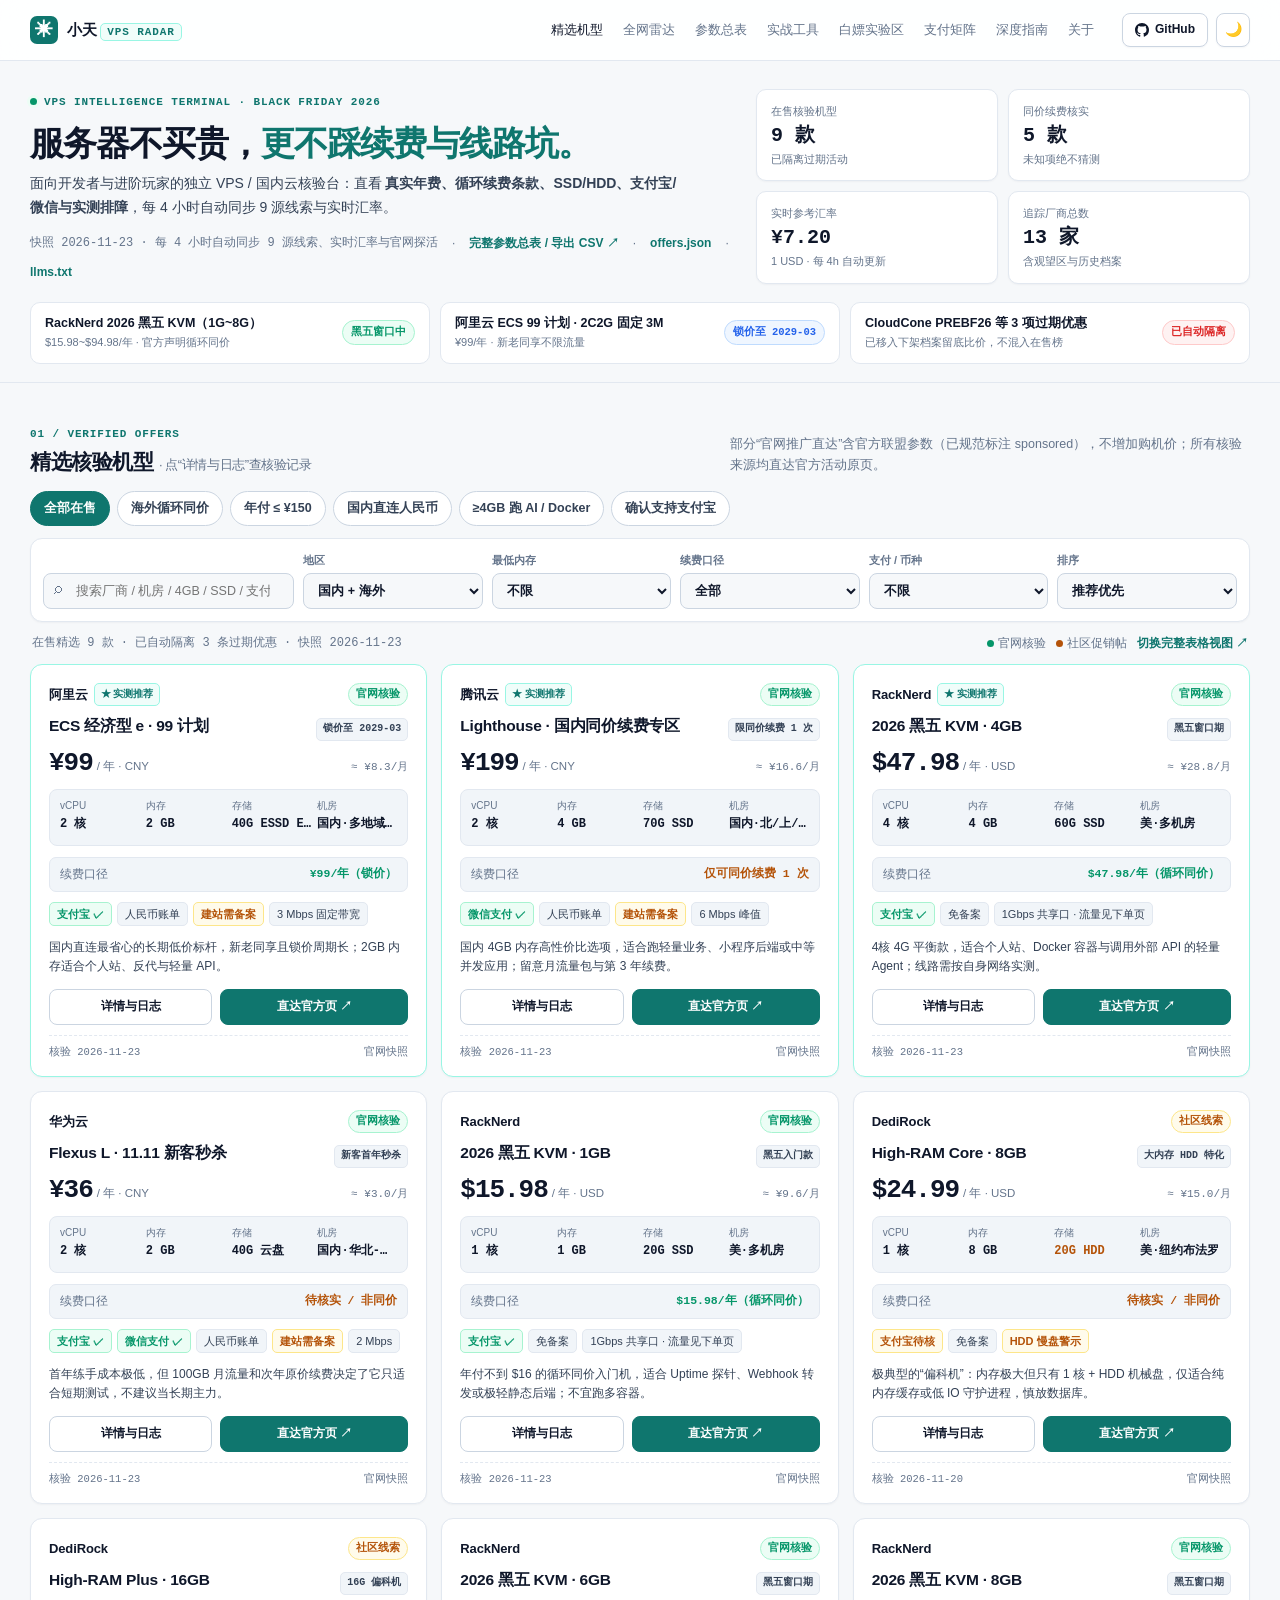
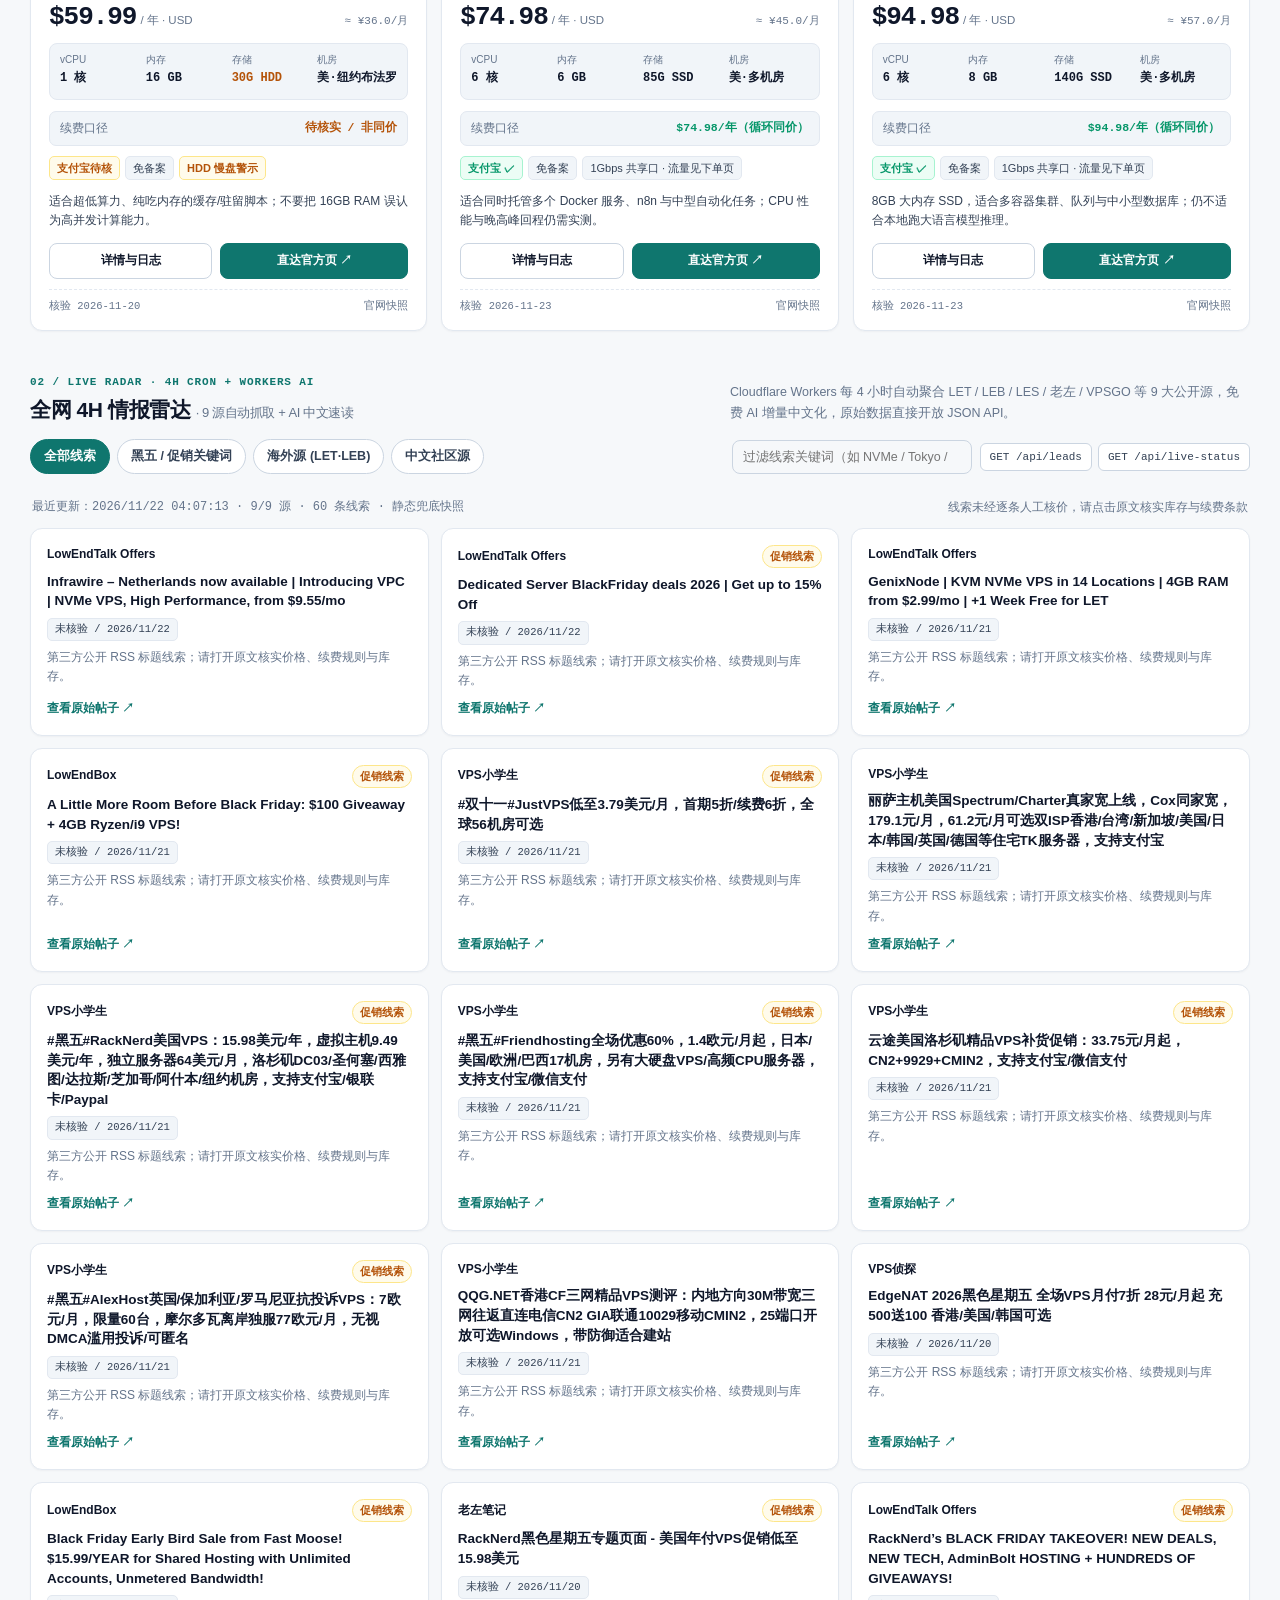
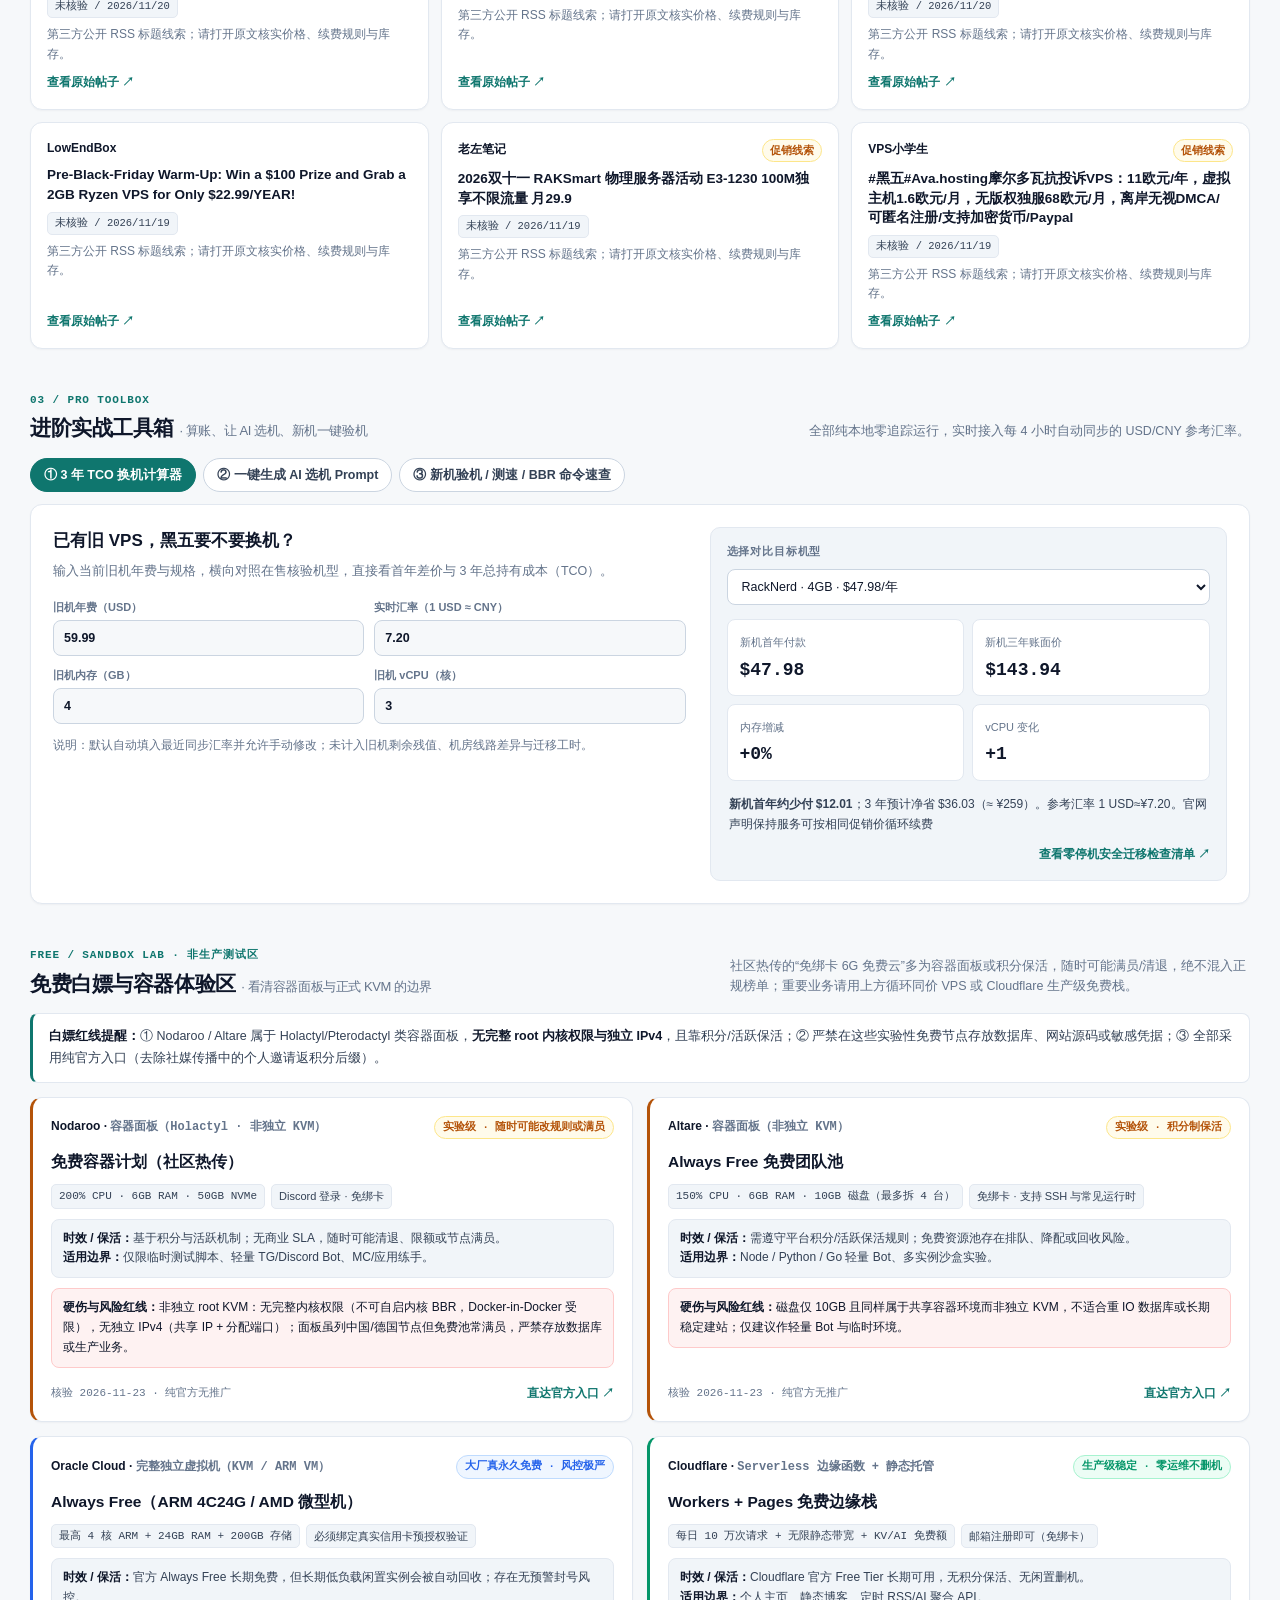
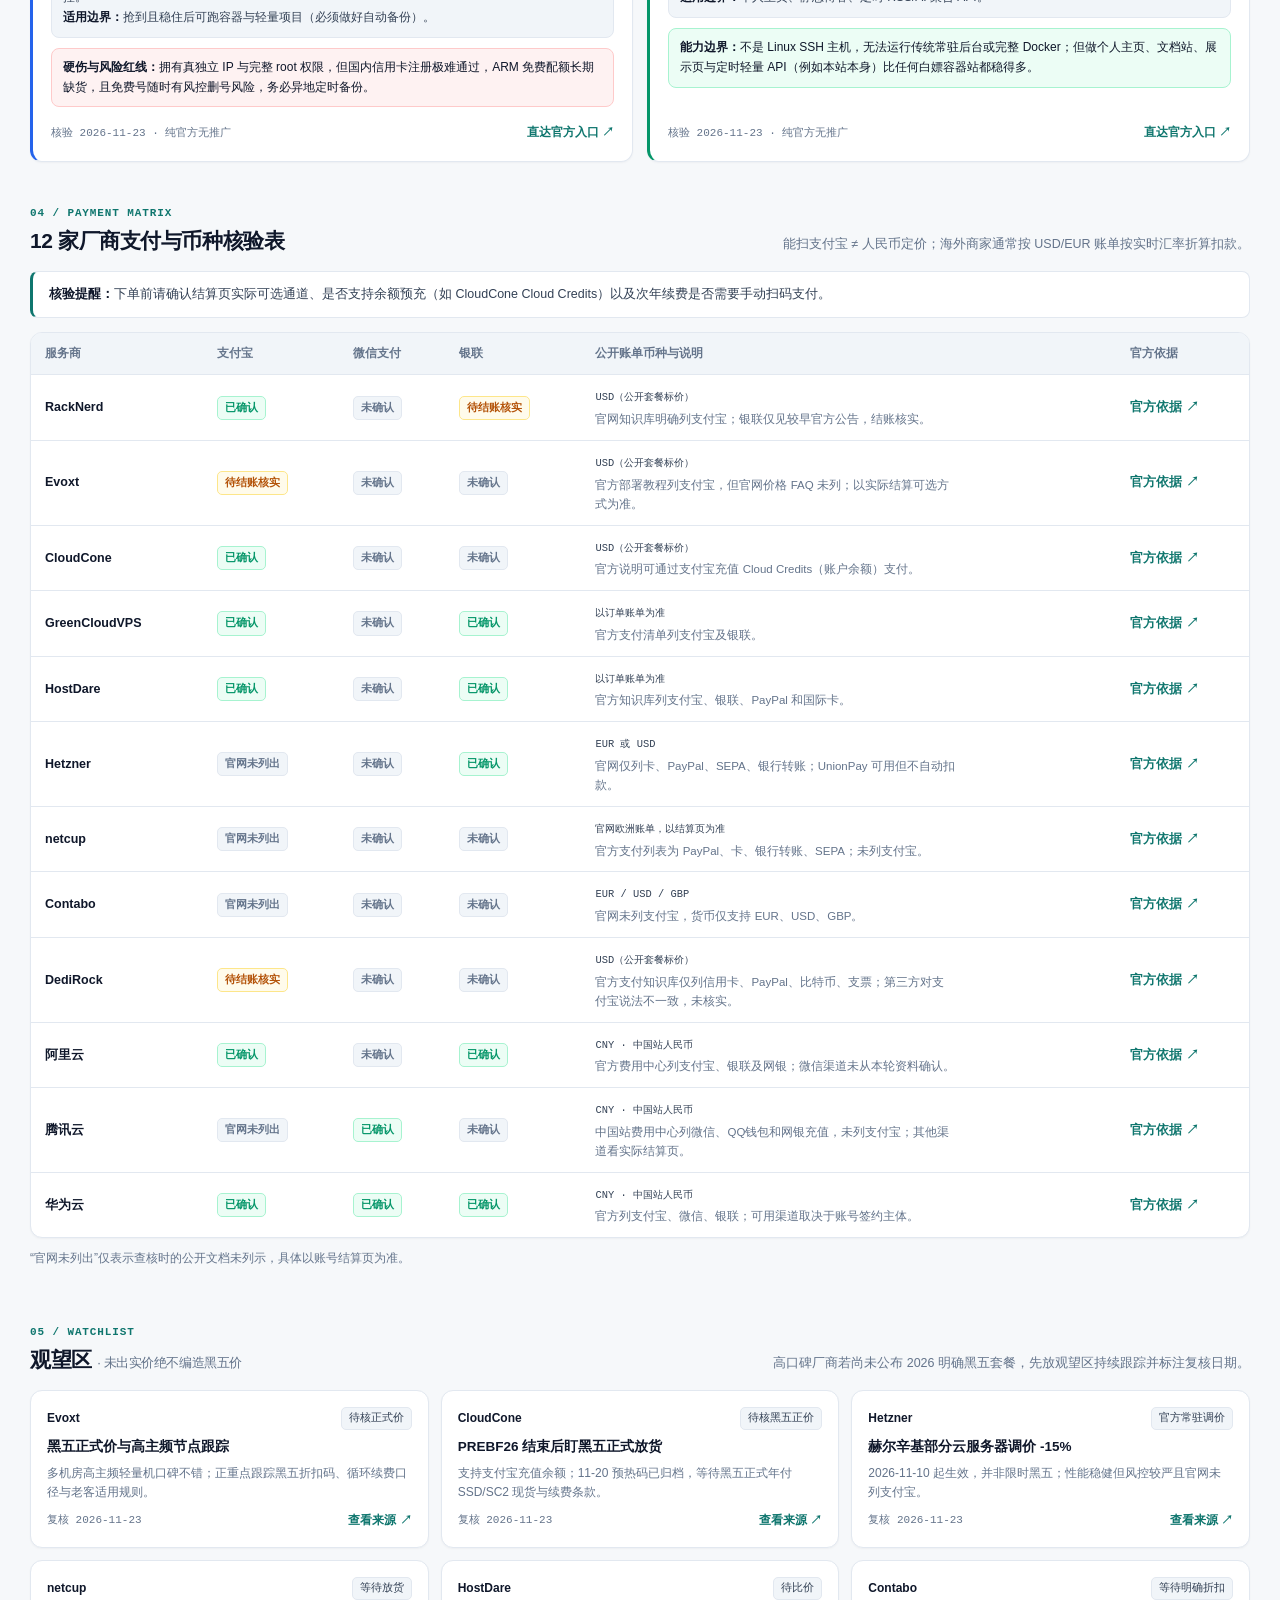
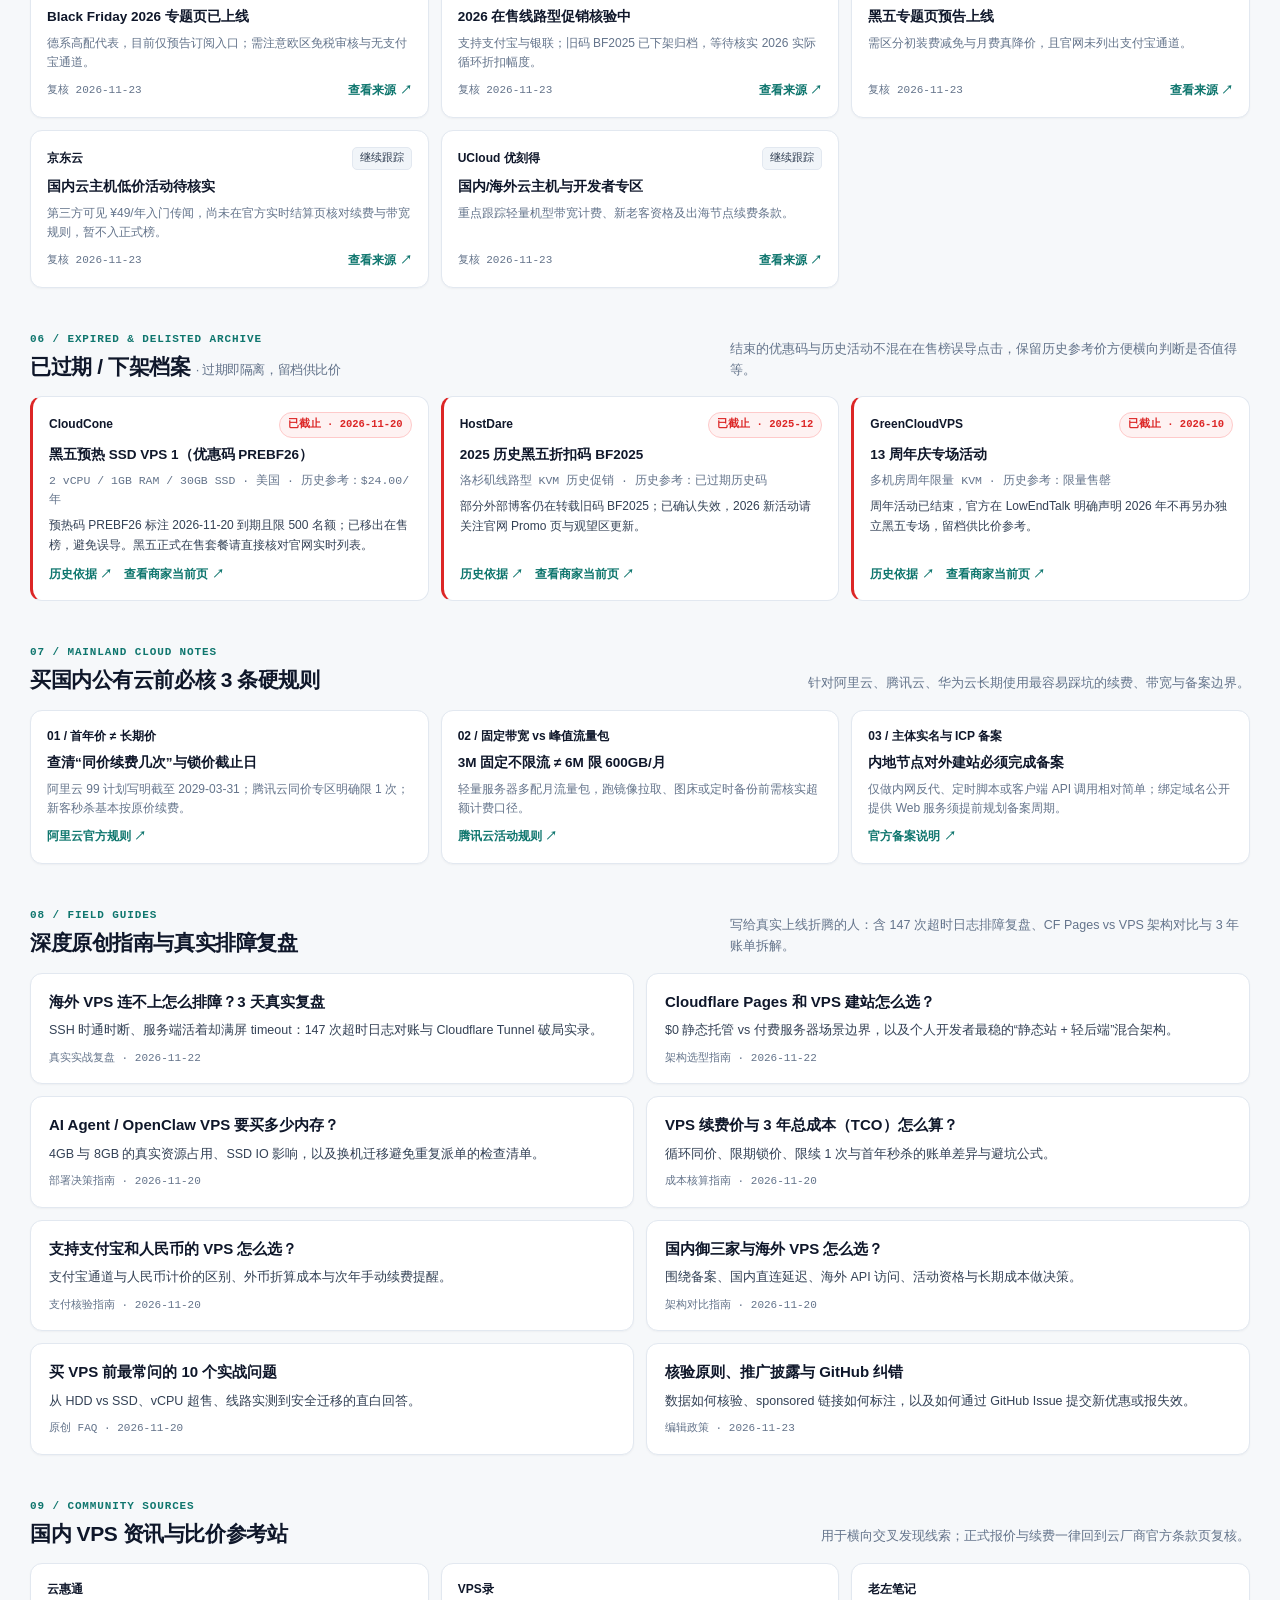
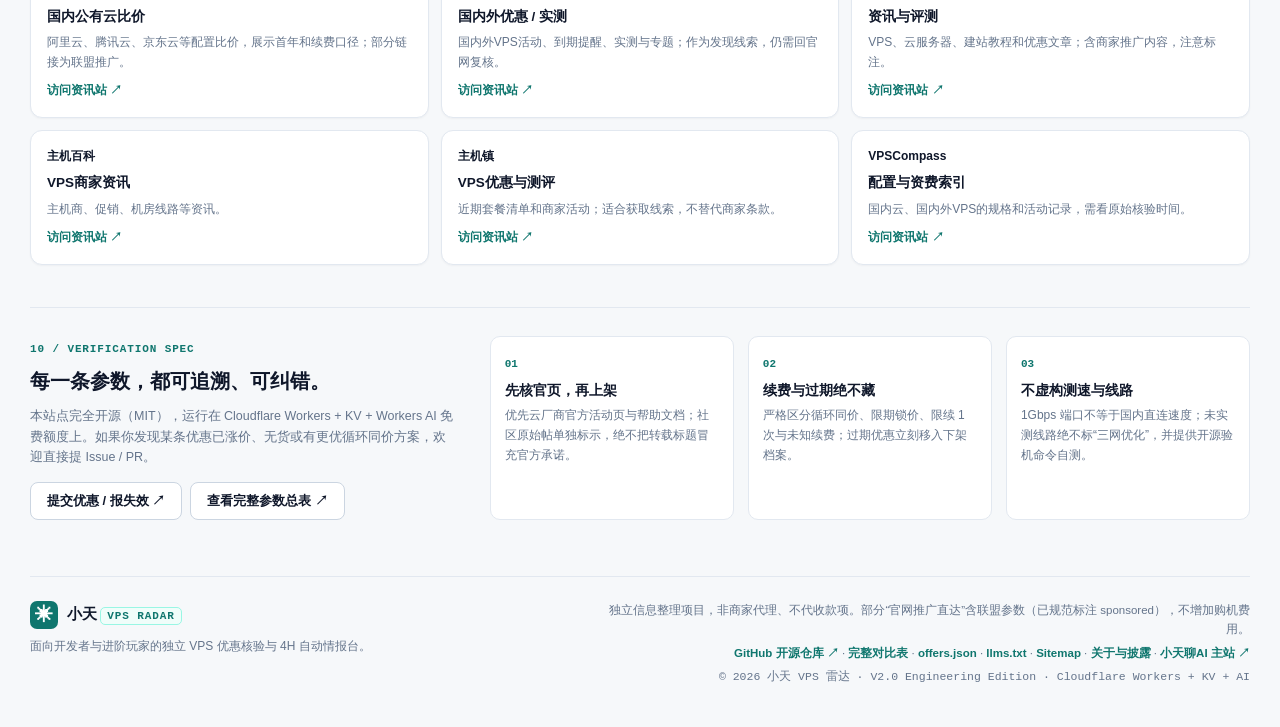
==== commit a0c8de09: "feat: add freebie & container sandbox lab section with explicit caveats" ====
--- a/index.html
+++ b/index.html
@@ -23,7 +23,7 @@
   <script type="application/ld+json">{"@context":"https://schema.org","@type":"ItemList","name":"2026 VPS 公开核验优惠快照","itemListElement":[{"@type":"ListItem","position":1,"name":"RackNerd 2026 黑五 KVM 4GB ($47.98/年，循环续费)","url":"https://vps.xiaotianai.win/#deals"},{"@type":"ListItem","position":2,"name":"RackNerd 2026 黑五 KVM 6GB ($74.98/年，循环续费)","url":"https://vps.xiaotianai.win/#deals"},{"@type":"ListItem","position":3,"name":"阿里云 ECS 经济型 e 99计划 (¥99/年，锁价至 2029-03)","url":"https://vps.xiaotianai.win/#deals"},{"@type":"ListItem","position":4,"name":"腾讯云 Lighthouse 国内同价续费专区 (¥199/年)","url":"https://vps.xiaotianai.win/#deals"},{"@type":"ListItem","position":5,"name":"华为云 Flexus L 2核2G 新客秒杀 (¥36/年)","url":"https://vps.xiaotianai.win/#deals"}]}</script>
   <script type="application/ld+json">{"@context":"https://schema.org","@type":"FAQPage","mainEntity":[{"@type":"Question","name":"2026 黑五便宜 VPS 第二年续费还是优惠价吗？","acceptedAnswer":{"@type":"Answer","text":"不一定。循环续费（Recurring）才表示保持服务可按同价续费；国内云通常分限期锁价（如99计划截至2029-03）或仅限同价续费1次；秒杀价多数按原价续费。购买前应以三年总成本核对条款。"}},{"@type":"Question","name":"4GB 内存 VPS 适合跑 AI Agent 和自动化任务吗？","acceptedAnswer":{"@type":"Answer","text":"如果模型推理调用外部 API，4GB 内存搭配 SSD 通常足以运行轻量任务调度器、Bot、n8n、SQLite 和小型网站；但不能在 VPS 本地运行大型语言模型。"}},{"@type":"Question","name":"个人博客应该买 VPS 还是直接用 Cloudflare Pages？","acceptedAnswer":{"@type":"Answer","text":"纯静态博客、文档站和作品集优先用 Cloudflare Pages 免费托管，零运维且免维护 HTTPS；需要常驻后台、Docker 容器、数据库或任务调度时再买独立 VPS。"}}]}</script>
   <title>小天 VPS 雷达 · 2026 VPS 优惠与续费核验、4H AI 情报雷达与开发者工具箱</title>
-  <link rel="stylesheet" href="/assets/site.css?v=20" />
+  <link rel="stylesheet" href="/assets/site.css?v=21" />
 </head>
 <body>
   <header class="topbar">
@@ -34,6 +34,7 @@
         <a href="#leads">全网雷达</a>
         <a href="/table.html">参数总表</a>
         <a href="#tools">实战工具</a>
+        <a href="#freebies">白嫖实验区</a>
         <a href="#payment">支付矩阵</a>
         <a href="#seo-guides">深度指南</a>
         <a href="/about.html">关于</a>
@@ -312,6 +313,19 @@
       </div>
     </section>
 
+    <!-- Free Tier & Container Sandbox Lab (High-Caveat Freebies vs Production VPS) -->
+    <section class="content-section shell" id="freebies">
+      <div class="section-head">
+        <div>
+          <span class="section-kicker">FREE / SANDBOX LAB · 非生产测试区</span>
+          <h2>免费白嫖与容器体验区 <span class="subtle">· 看清容器面板与正式 KVM 的边界</span></h2>
+        </div>
+        <p>社区热传的“免绑卡 6G 免费云”多为容器面板或积分保活，随时可能满员/清退，绝不混入正规榜单；重要业务请用上方循环同价 VPS 或 Cloudflare 生产级免费栈。</p>
+      </div>
+      <div class="payment-notice"><strong>白嫖红线提醒：</strong>① Nodaroo / Altare 属于 Holactyl/Pterodactyl 类容器面板，<strong>无完整 root 内核权限与独立 IPv4</strong>，且靠积分/活跃保活；② 严禁在这些实验性免费节点存放数据库、网站源码或敏感凭据；③ 全部采用纯官方入口（去除社媒传播中的个人邀请返积分后缀）。</div>
+      <div id="freebieGrid" class="freebie-grid"></div>
+    </section>
+
     <!-- 04 / 12-Provider Payment Matrix -->
     <section class="content-section shell" id="payment">
       <div class="section-head">
@@ -459,6 +473,6 @@
     </div>
   </div>
 
-  <script src="/assets/app.js?v=20" defer></script>
+  <script src="/assets/app.js?v=21" defer></script>
 </body>
 </html>
--- a/assets/site.css
+++ b/assets/site.css
@@ -1333,6 +1333,89 @@
 .archive-links a { color: var(--accent-text); }
 .archive-links a:hover { text-decoration: underline; }
 
+/* Freebie & Container Sandbox Lab */
+.freebie-grid {
+  display: grid;
+  grid-template-columns: repeat(2, minmax(0, 1fr));
+  gap: 14px;
+}
+.freebie-card {
+  background: var(--surface);
+  border: 1px solid var(--border);
+  border-radius: var(--radius);
+  padding: 18px;
+  display: flex;
+  flex-direction: column;
+  gap: 10px;
+  box-shadow: var(--shadow-xs);
+}
+.freebie-card.tier-experimental { border-left: 3px solid var(--amber); }
+.freebie-card.tier-caution { border-left: 3px solid var(--blue); }
+.freebie-card.tier-stable { border-left: 3px solid var(--green); }
+.fb-top {
+  display: flex;
+  align-items: center;
+  justify-content: space-between;
+  gap: 8px;
+  flex-wrap: wrap;
+}
+.fb-badge {
+  font-family: var(--mono);
+  font-size: 10.5px;
+  font-weight: 700;
+  padding: 2px 8px;
+  border-radius: 999px;
+  white-space: nowrap;
+}
+.fb-badge.experimental { background: var(--amber-soft); color: var(--amber); border: 1px solid var(--amber-border); }
+.fb-badge.caution { background: var(--blue-soft); color: var(--blue); border: 1px solid var(--blue-border); }
+.fb-badge.stable { background: var(--green-soft); color: var(--green); border: 1px solid var(--green-border); }
+.freebie-card h3 {
+  margin: 0;
+  font-size: 15.5px;
+  font-weight: 750;
+  color: var(--ink);
+}
+.fb-spec-bar {
+  display: flex;
+  flex-wrap: wrap;
+  gap: 6px;
+}
+.fb-kv {
+  background: var(--surface-2);
+  border: 1px solid var(--border);
+  border-radius: 8px;
+  padding: 9px 11px;
+  font-size: 12px;
+  line-height: 1.65;
+  color: var(--ink-2);
+}
+.fb-kv strong { color: var(--ink); }
+.fb-warn {
+  background: var(--red-soft);
+  border: 1px solid var(--red-border);
+  border-radius: 8px;
+  padding: 9px 11px;
+  font-size: 12px;
+  line-height: 1.65;
+  color: var(--ink);
+}
+.fb-warn.is-safe {
+  background: var(--green-soft);
+  border-color: var(--green-border);
+}
+.fb-foot {
+  margin-top: auto;
+  padding-top: 6px;
+  display: flex;
+  align-items: center;
+  justify-content: space-between;
+  gap: 10px;
+  font-size: 12px;
+}
+.fb-foot a { color: var(--accent-text); font-weight: 700; }
+.fb-foot a:hover { text-decoration: underline; }
+
 /* Guides Cards & Knowledge Section */
 .seo-section { padding-top: 38px; }
 .seo-card-grid {
@@ -1756,7 +1839,7 @@
   .section-head { display: block; }
   .section-head p { margin-top: 6px; }
   .filter-panel { grid-template-columns: 1fr 1fr; }
-  .deal-grid, .watch-grid, .archive-grid, .domestic-info-grid, .seo-card-grid, .bench-grid, .knowledge-points { grid-template-columns: 1fr; }
+  .deal-grid, .watch-grid, .archive-grid, .freebie-grid, .domestic-info-grid, .seo-card-grid, .bench-grid, .knowledge-points { grid-template-columns: 1fr; }
   .compare-fields, .prompt-fields { grid-template-columns: 1fr; }
   .lead-search-input { width: 100%; }
   .footer { flex-direction: column; }
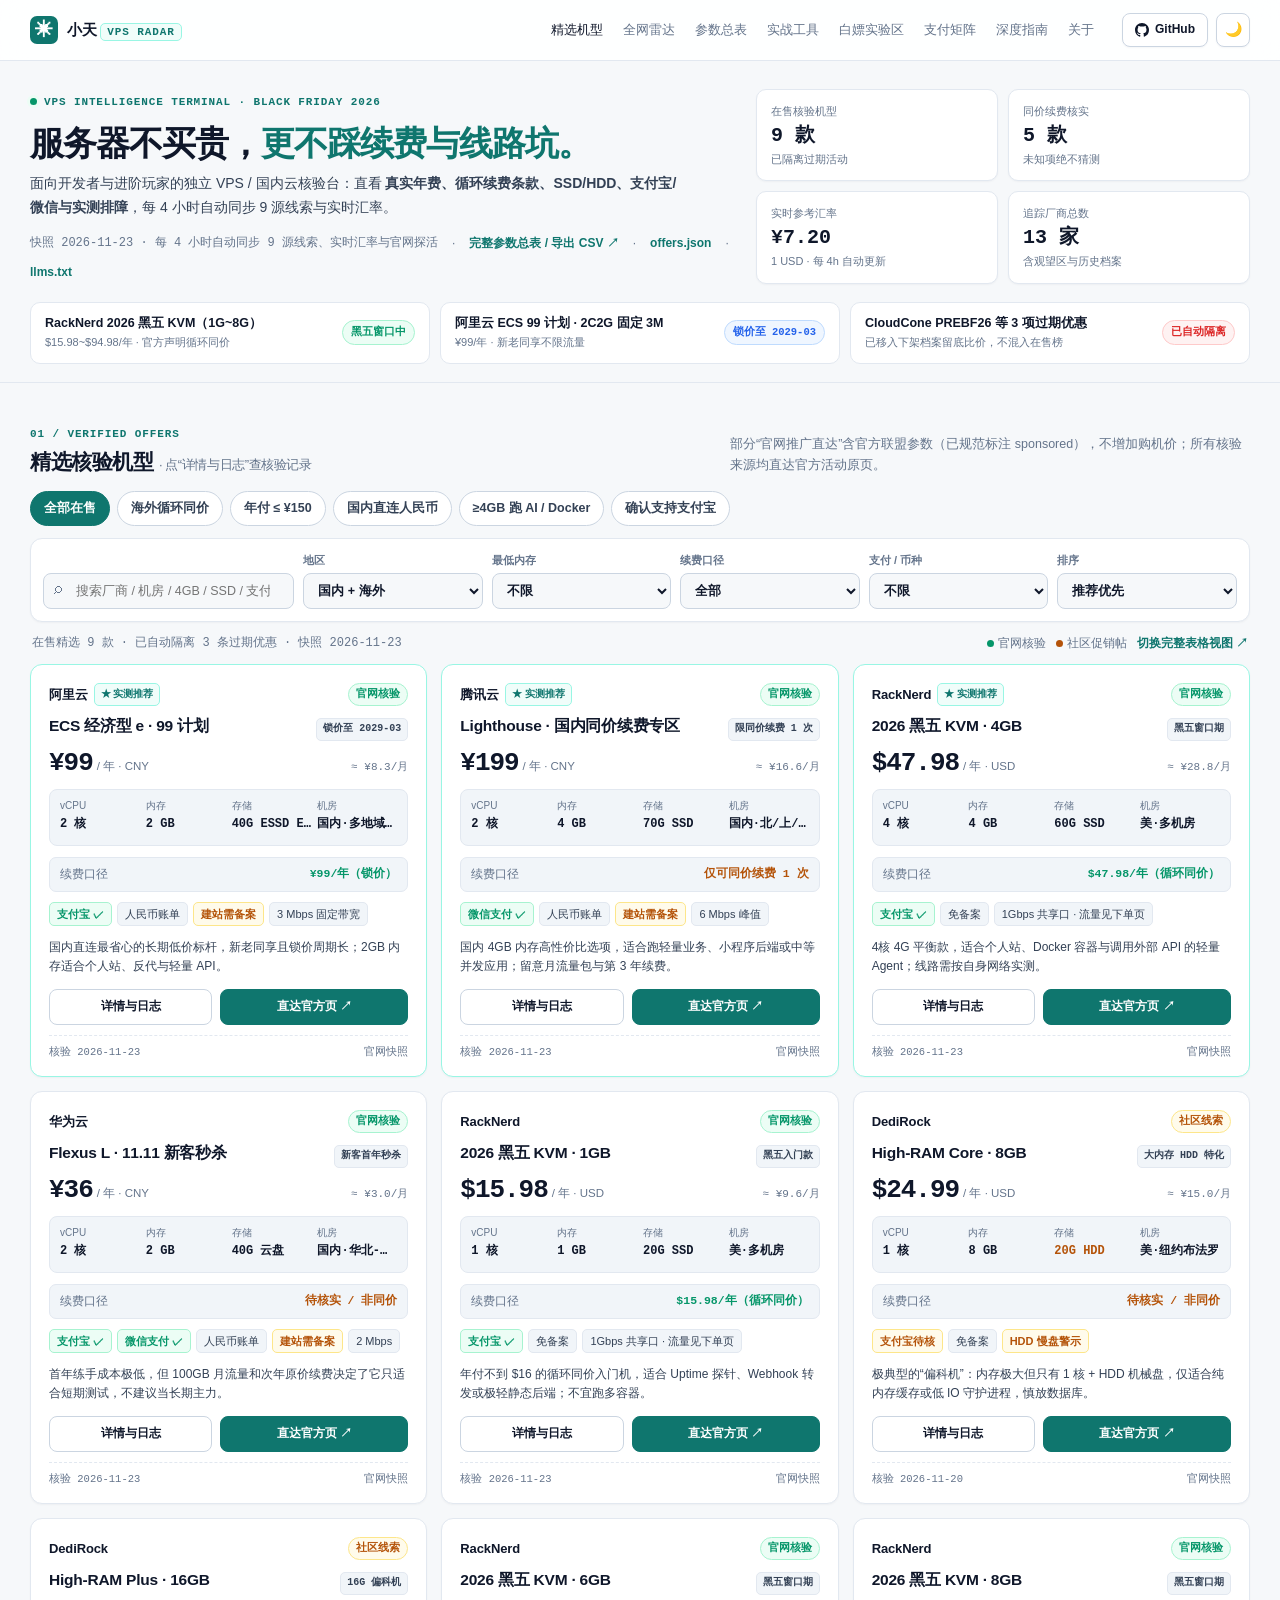
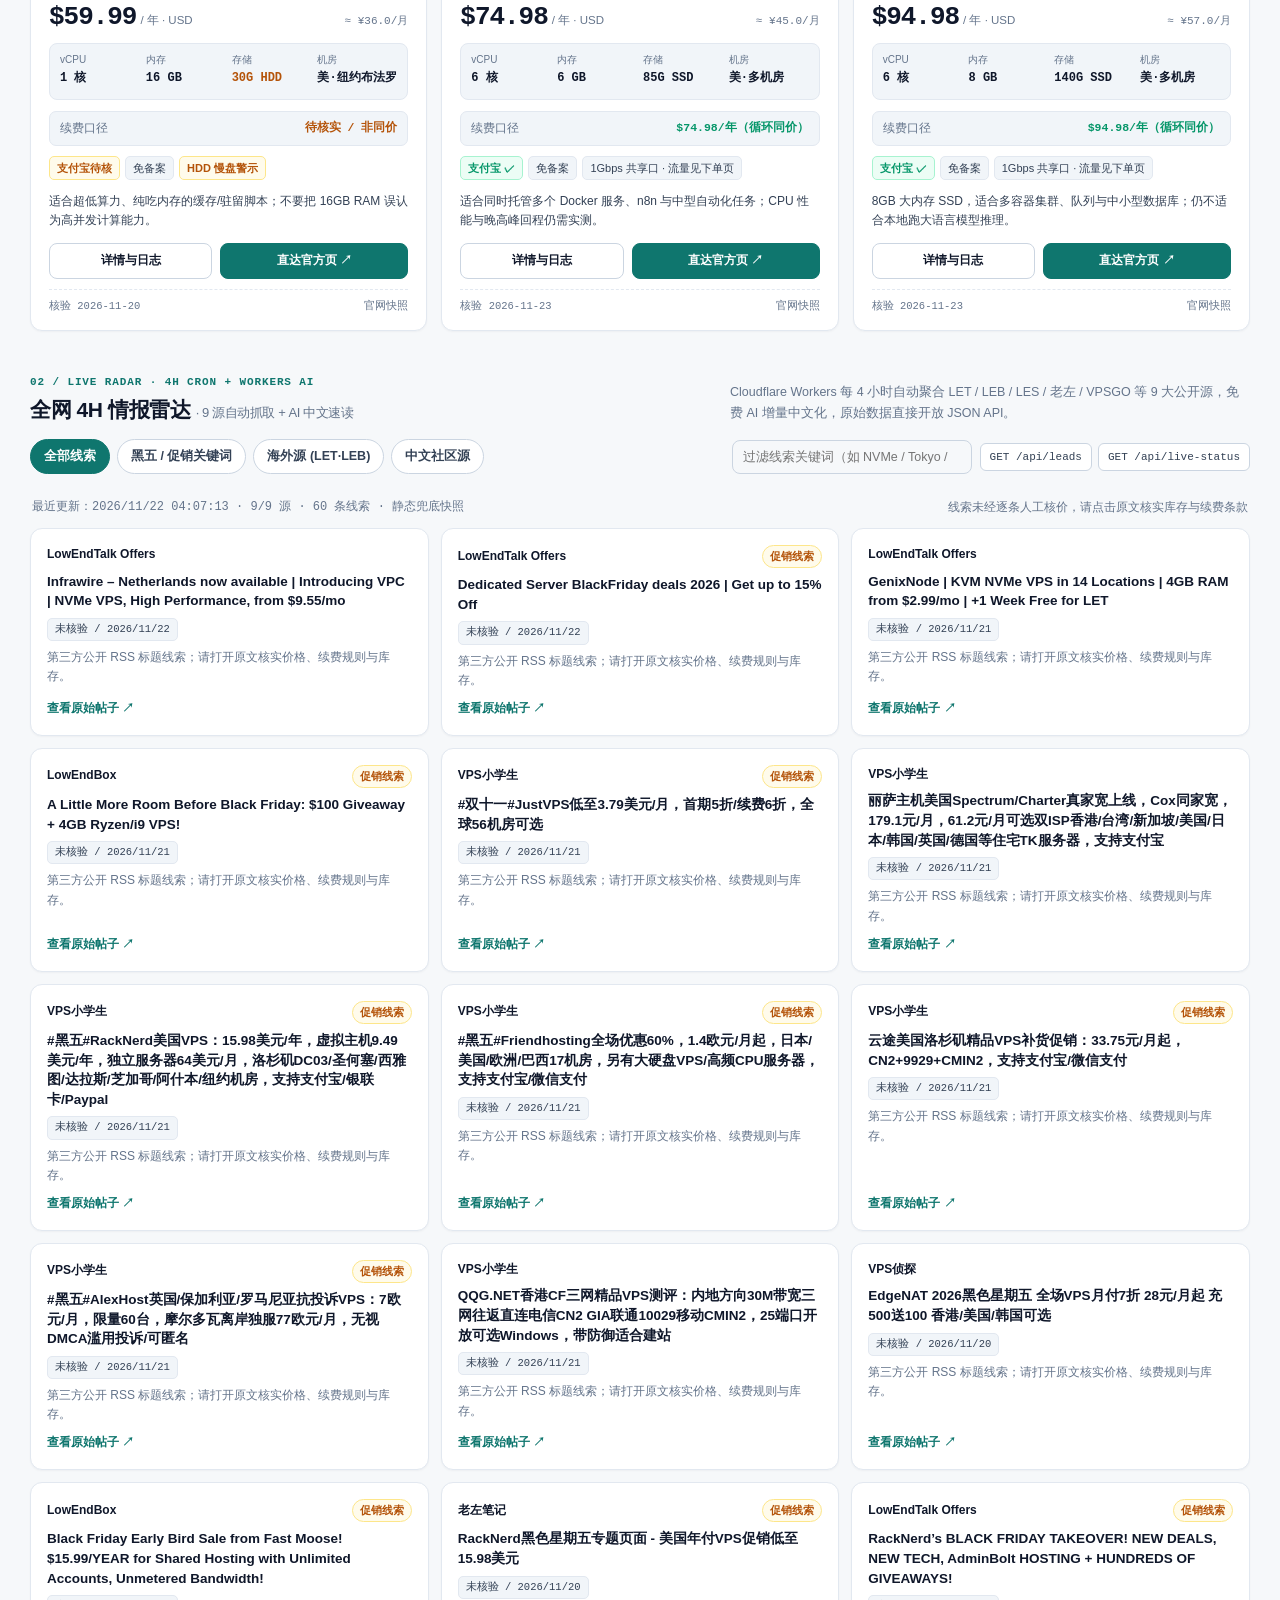
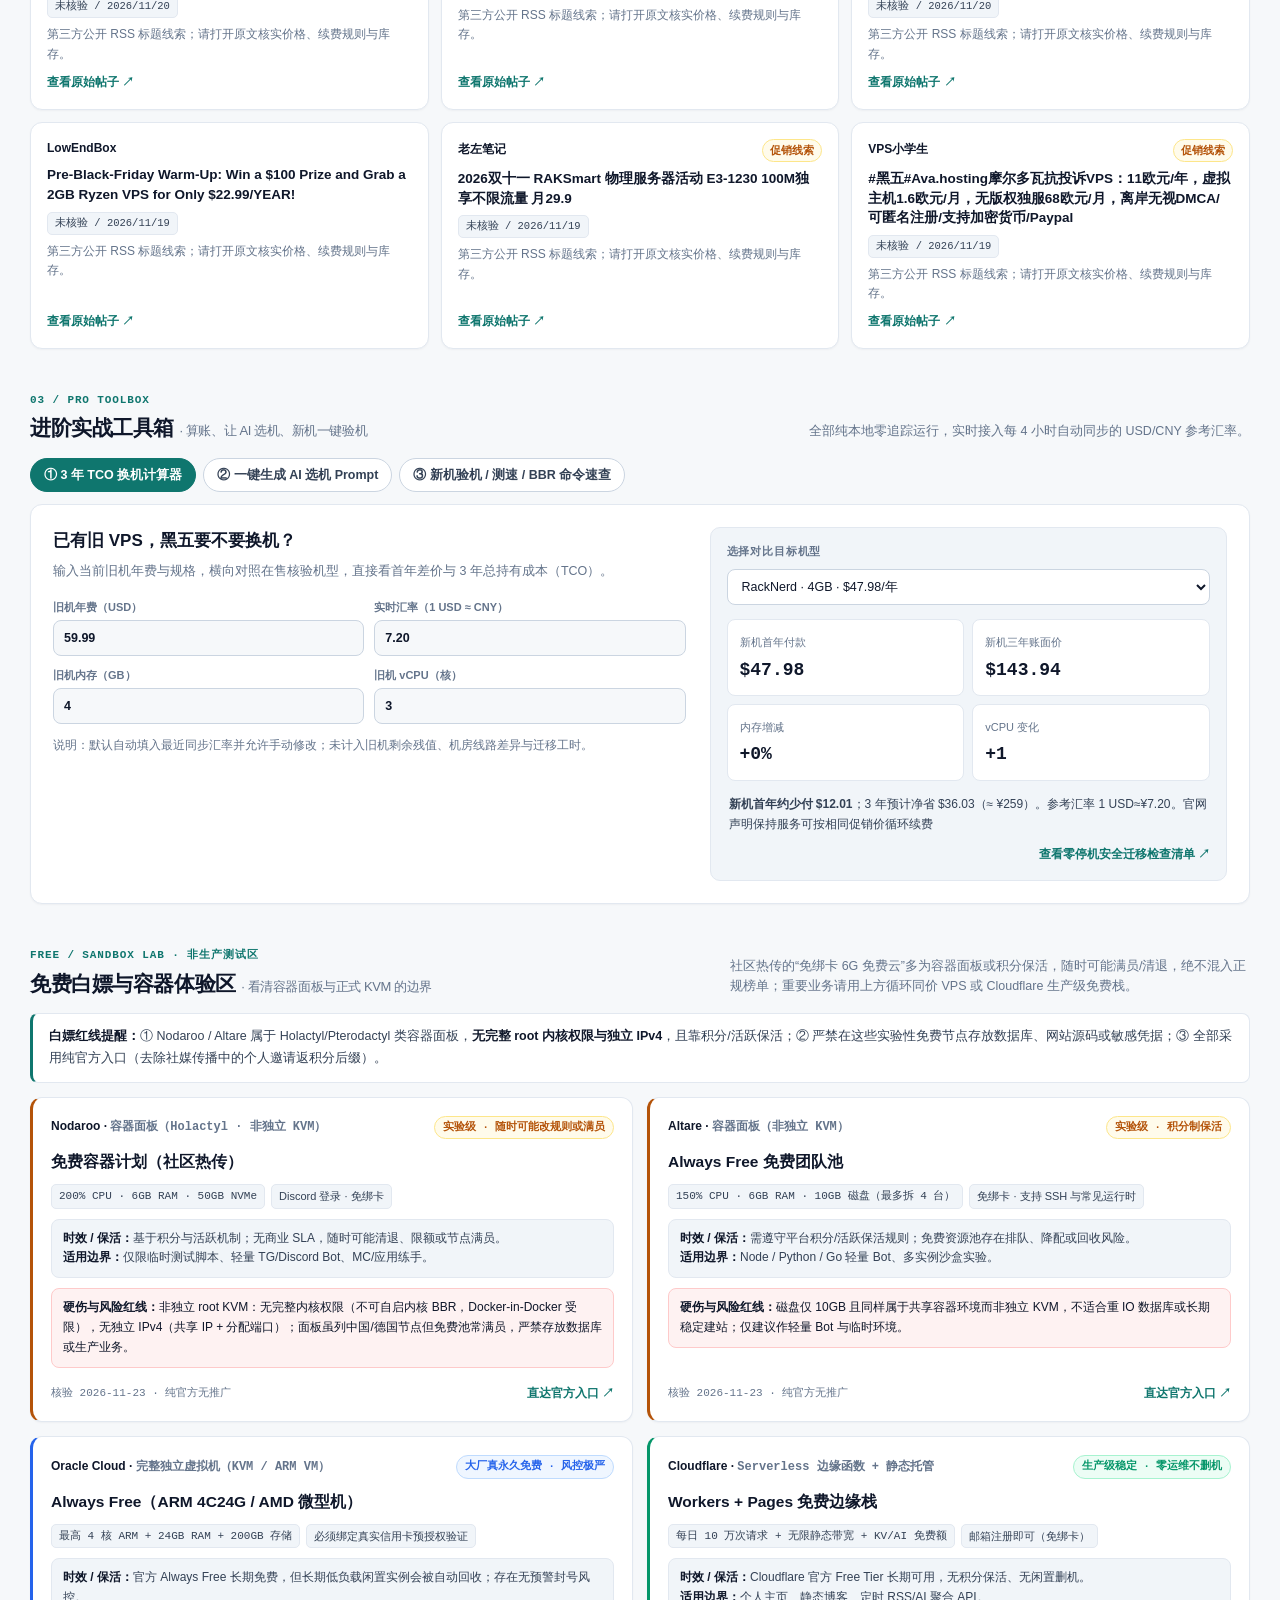
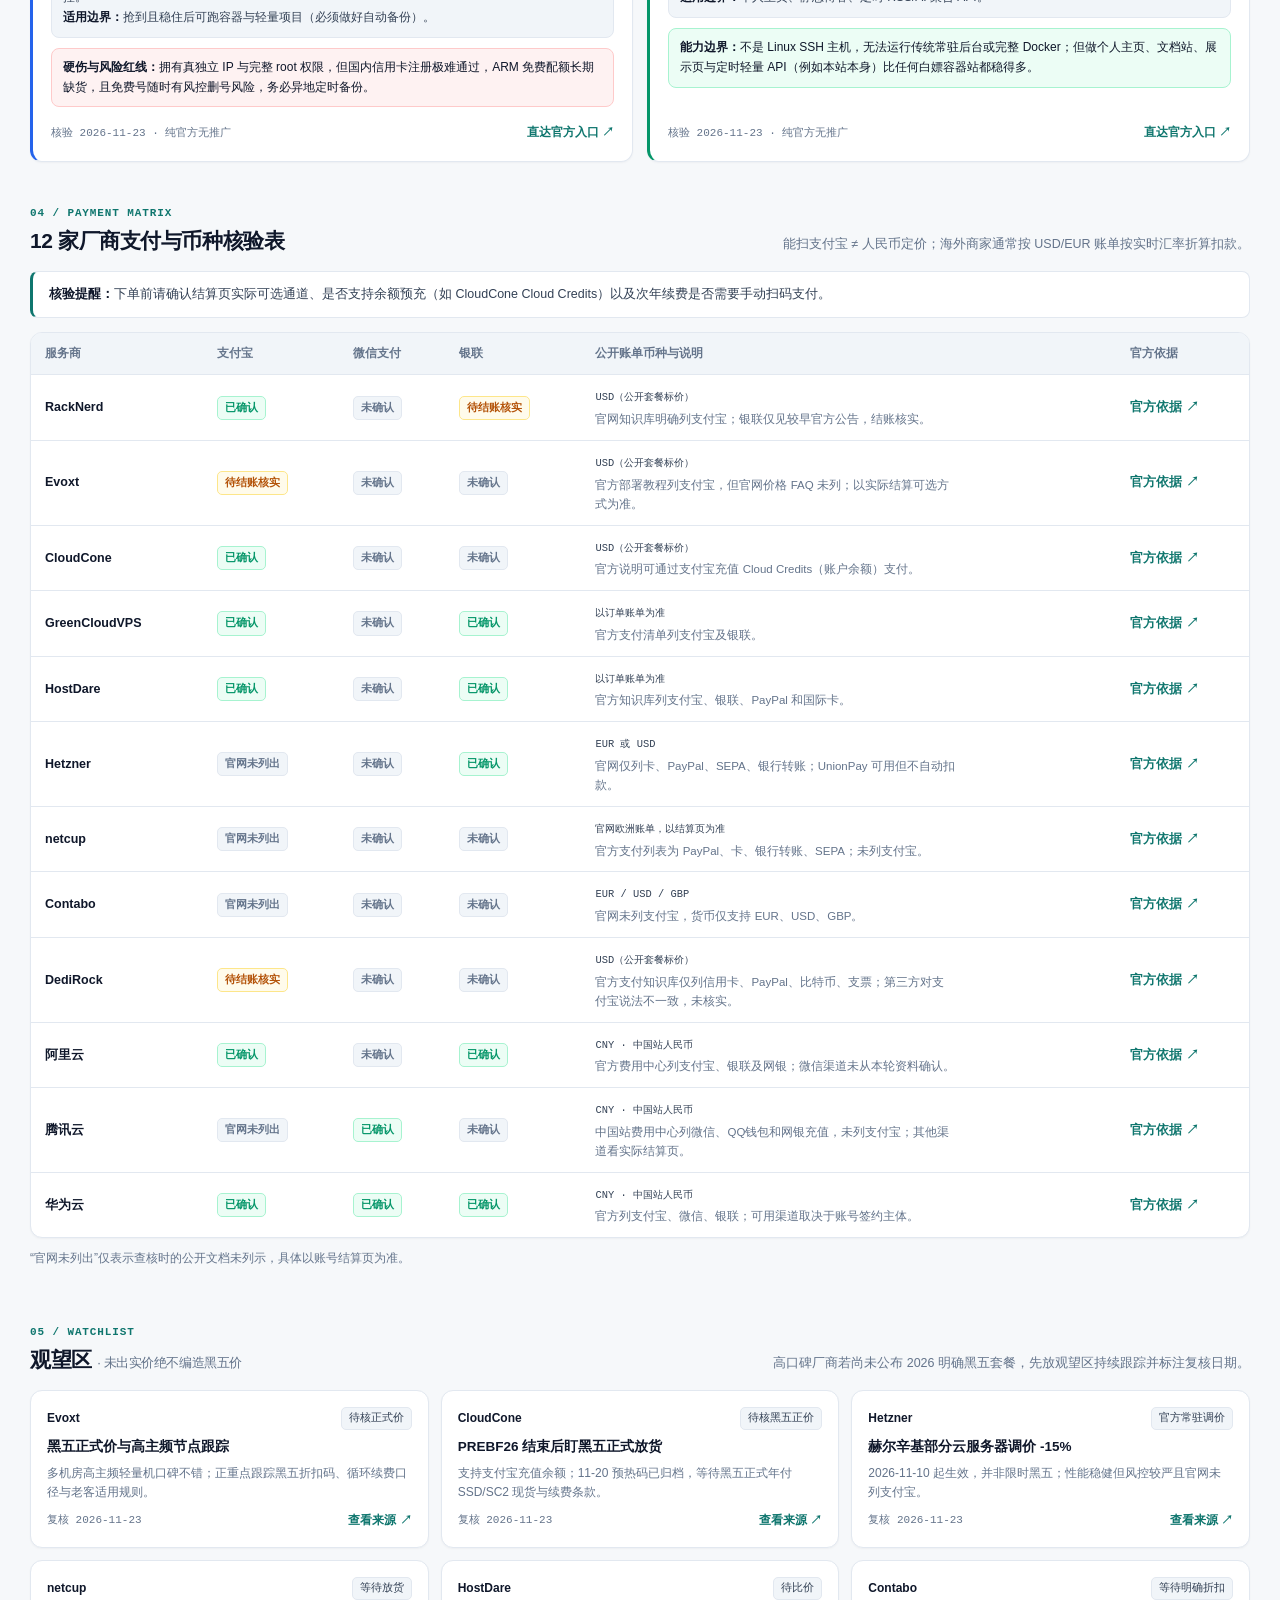
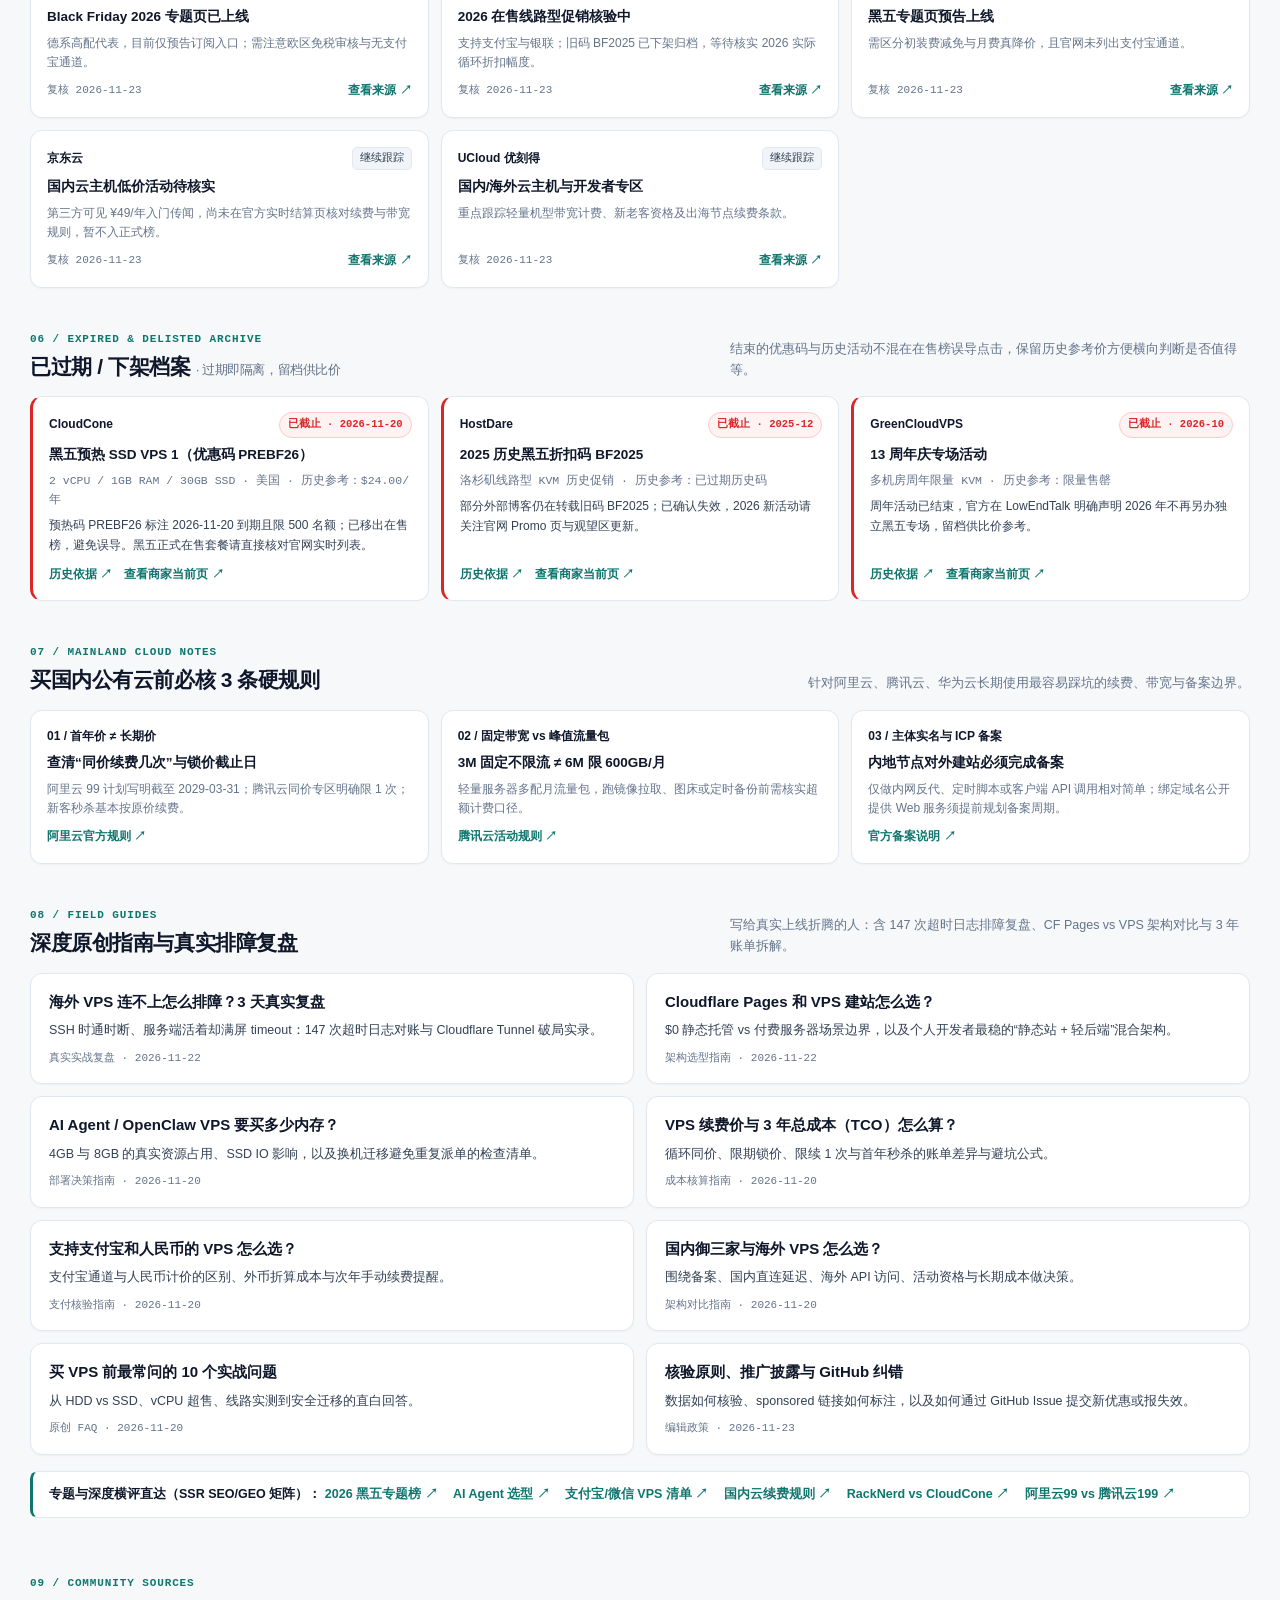
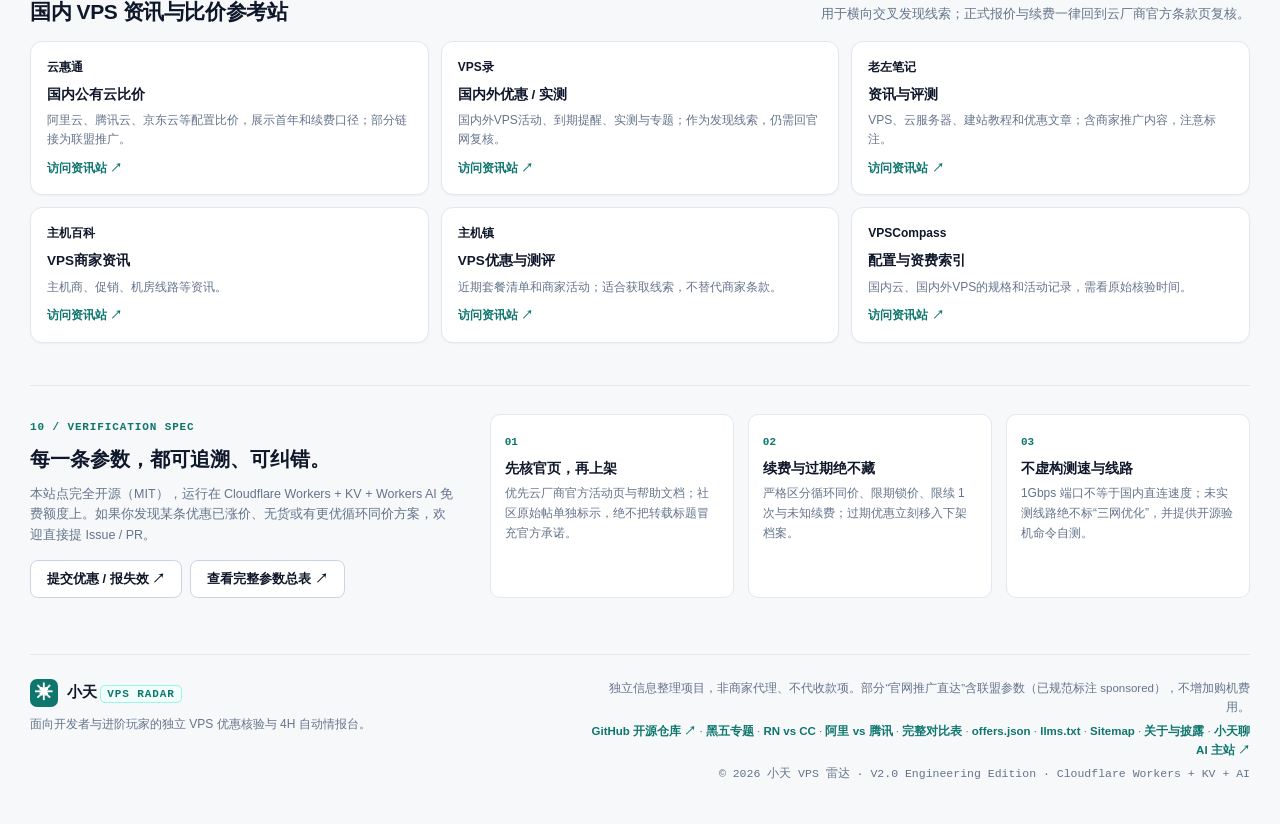
==== commit 3aa3913f: "feat: add 6 SSR SEO/GEO routes, dynamic sitemap/llms.txt, and centralized AFF_LINKS template" ====
--- a/index.html
+++ b/index.html
@@ -403,6 +403,15 @@
         <a class="seo-card" href="/guides/vps-common-questions.html"><h3>买 VPS 前最常问的 10 个实战问题</h3><p>从 HDD vs SSD、vCPU 超售、线路实测到安全迁移的直白回答。</p><small>原创 FAQ · 2026-11-20</small></a>
         <a class="seo-card" href="/about.html"><h3>核验原则、推广披露与 GitHub 纠错</h3><p>数据如何核验、sponsored 链接如何标注，以及如何通过 GitHub Issue 提交新优惠或报失效。</p><small>编辑政策 · 2026-11-23</small></a>
       </div>
+      <div class="payment-notice" style="margin-top:16px">
+        <strong>专题与深度横评直达（SSR SEO/GEO 矩阵）：</strong>
+        <a href="/black-friday" style="color:var(--accent-text);font-weight:650;margin-right:12px">2026 黑五专题榜 ↗</a>
+        <a href="/guide/ai-agent-vps" style="color:var(--accent-text);font-weight:650;margin-right:12px">AI Agent 选型 ↗</a>
+        <a href="/guide/alipay-vps" style="color:var(--accent-text);font-weight:650;margin-right:12px">支付宝/微信 VPS 清单 ↗</a>
+        <a href="/guide/china-cloud-renewal" style="color:var(--accent-text);font-weight:650;margin-right:12px">国内云续费规则 ↗</a>
+        <a href="/vs/racknerd-vs-cloudcone" style="color:var(--accent-text);font-weight:650;margin-right:12px">RackNerd vs CloudCone ↗</a>
+        <a href="/vs/aliyun-vs-tencent" style="color:var(--accent-text);font-weight:650">阿里云99 vs 腾讯云199 ↗</a>
+      </div>
     </section>
 
     <!-- 09 / Third-party Info Sites & Methodology -->
@@ -443,6 +452,9 @@
         <span>独立信息整理项目，非商家代理、不代收款项。部分“官网推广直达”含联盟参数（已规范标注 sponsored），不增加购机费用。</span>
         <span>
           <a href="https://github.com/fightlife228/xiaotian-vps-radar" target="_blank" rel="noopener noreferrer">GitHub 开源仓库 ↗</a> ·
+          <a href="/black-friday">黑五专题</a> ·
+          <a href="/vs/racknerd-vs-cloudcone">RN vs CC</a> ·
+          <a href="/vs/aliyun-vs-tencent">阿里 vs 腾讯</a> ·
           <a href="/table.html">完整对比表</a> ·
           <a href="/data/offers.json" target="_blank" rel="noopener">offers.json</a> ·
           <a href="/llms.txt" target="_blank" rel="noopener">llms.txt</a> ·
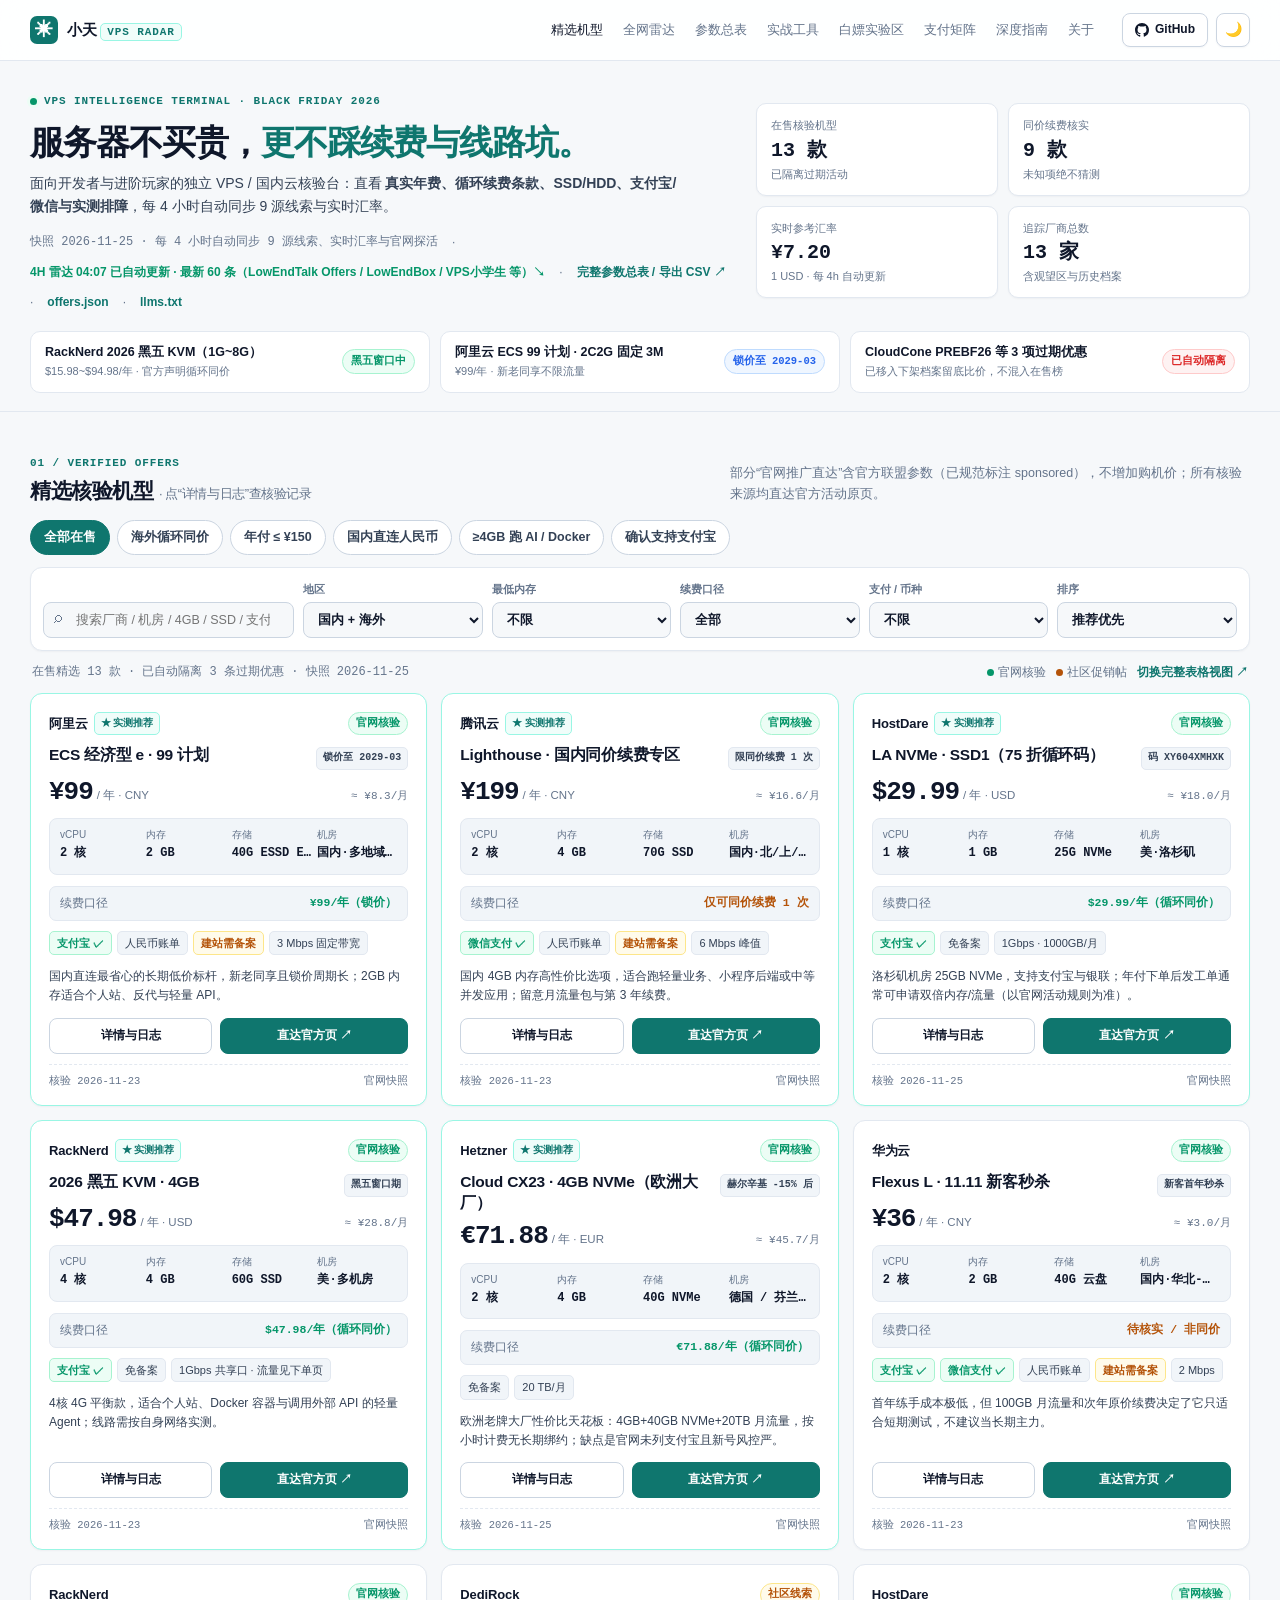
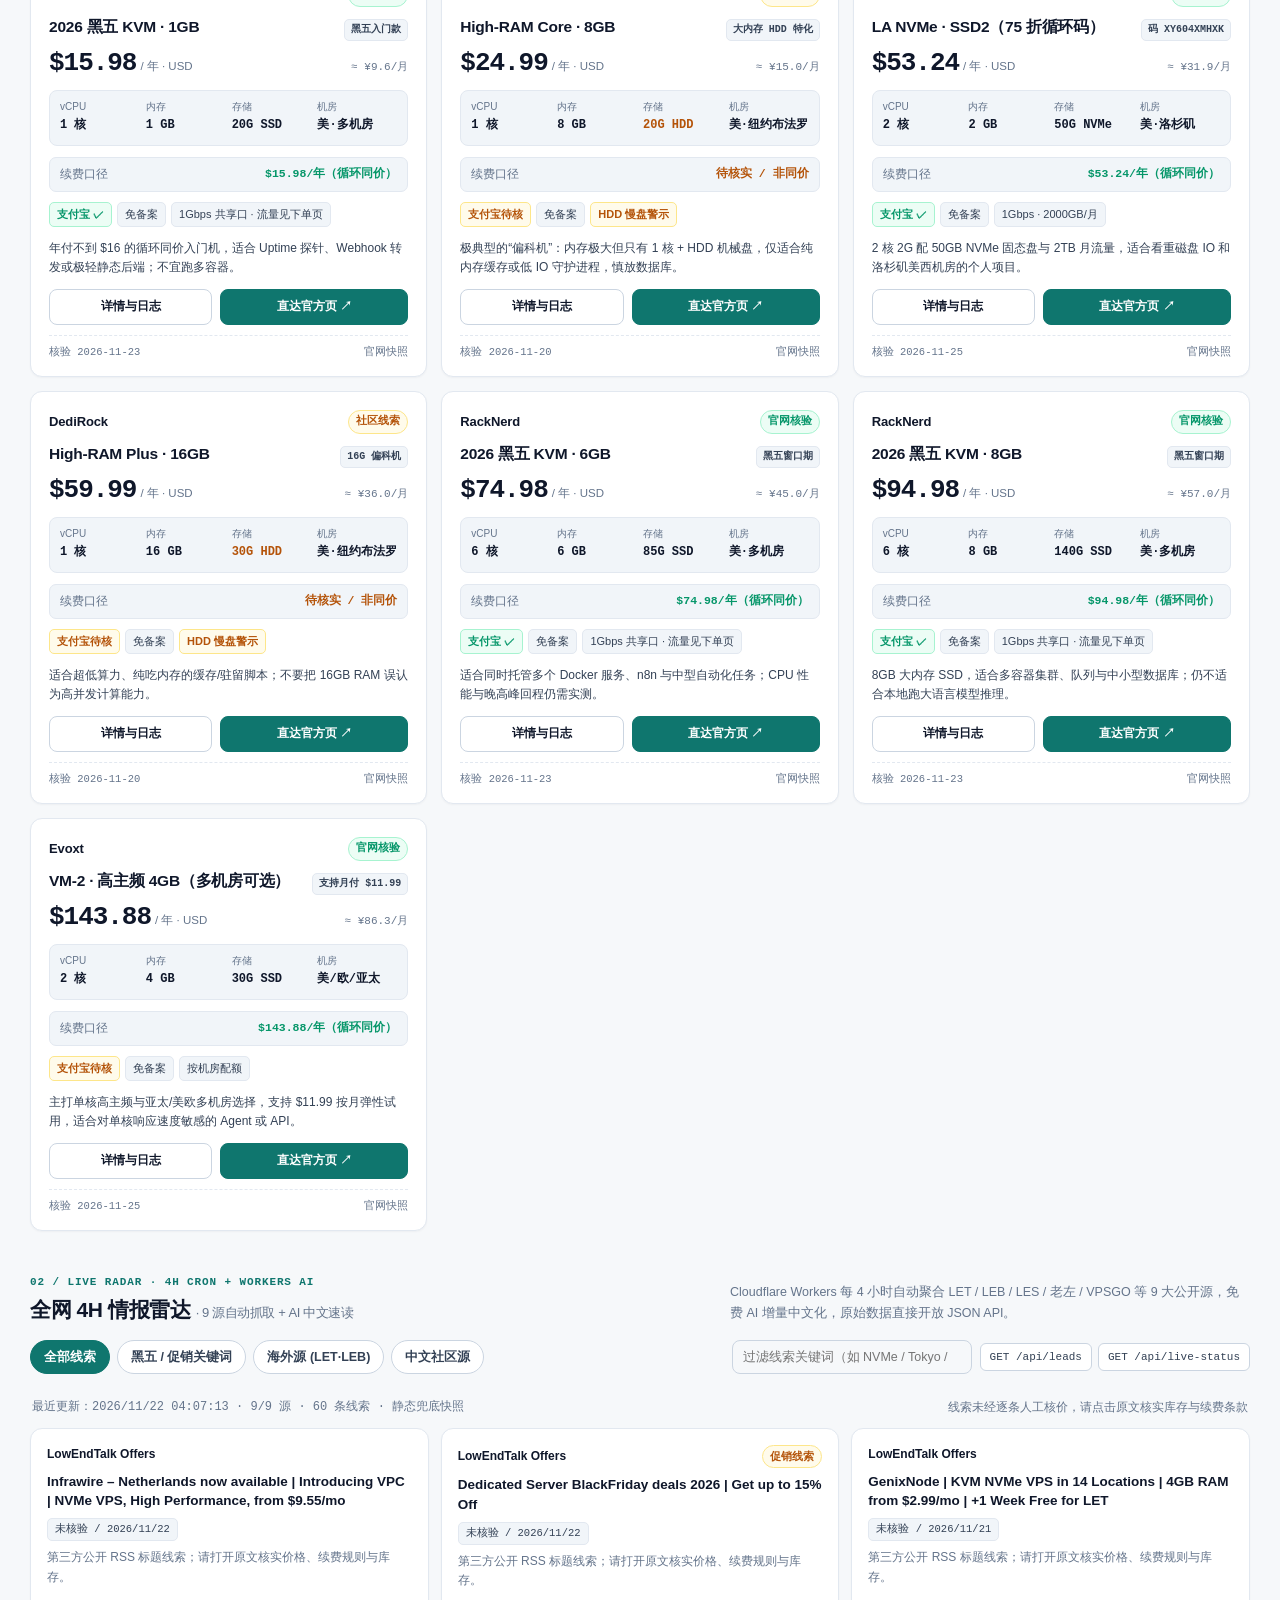
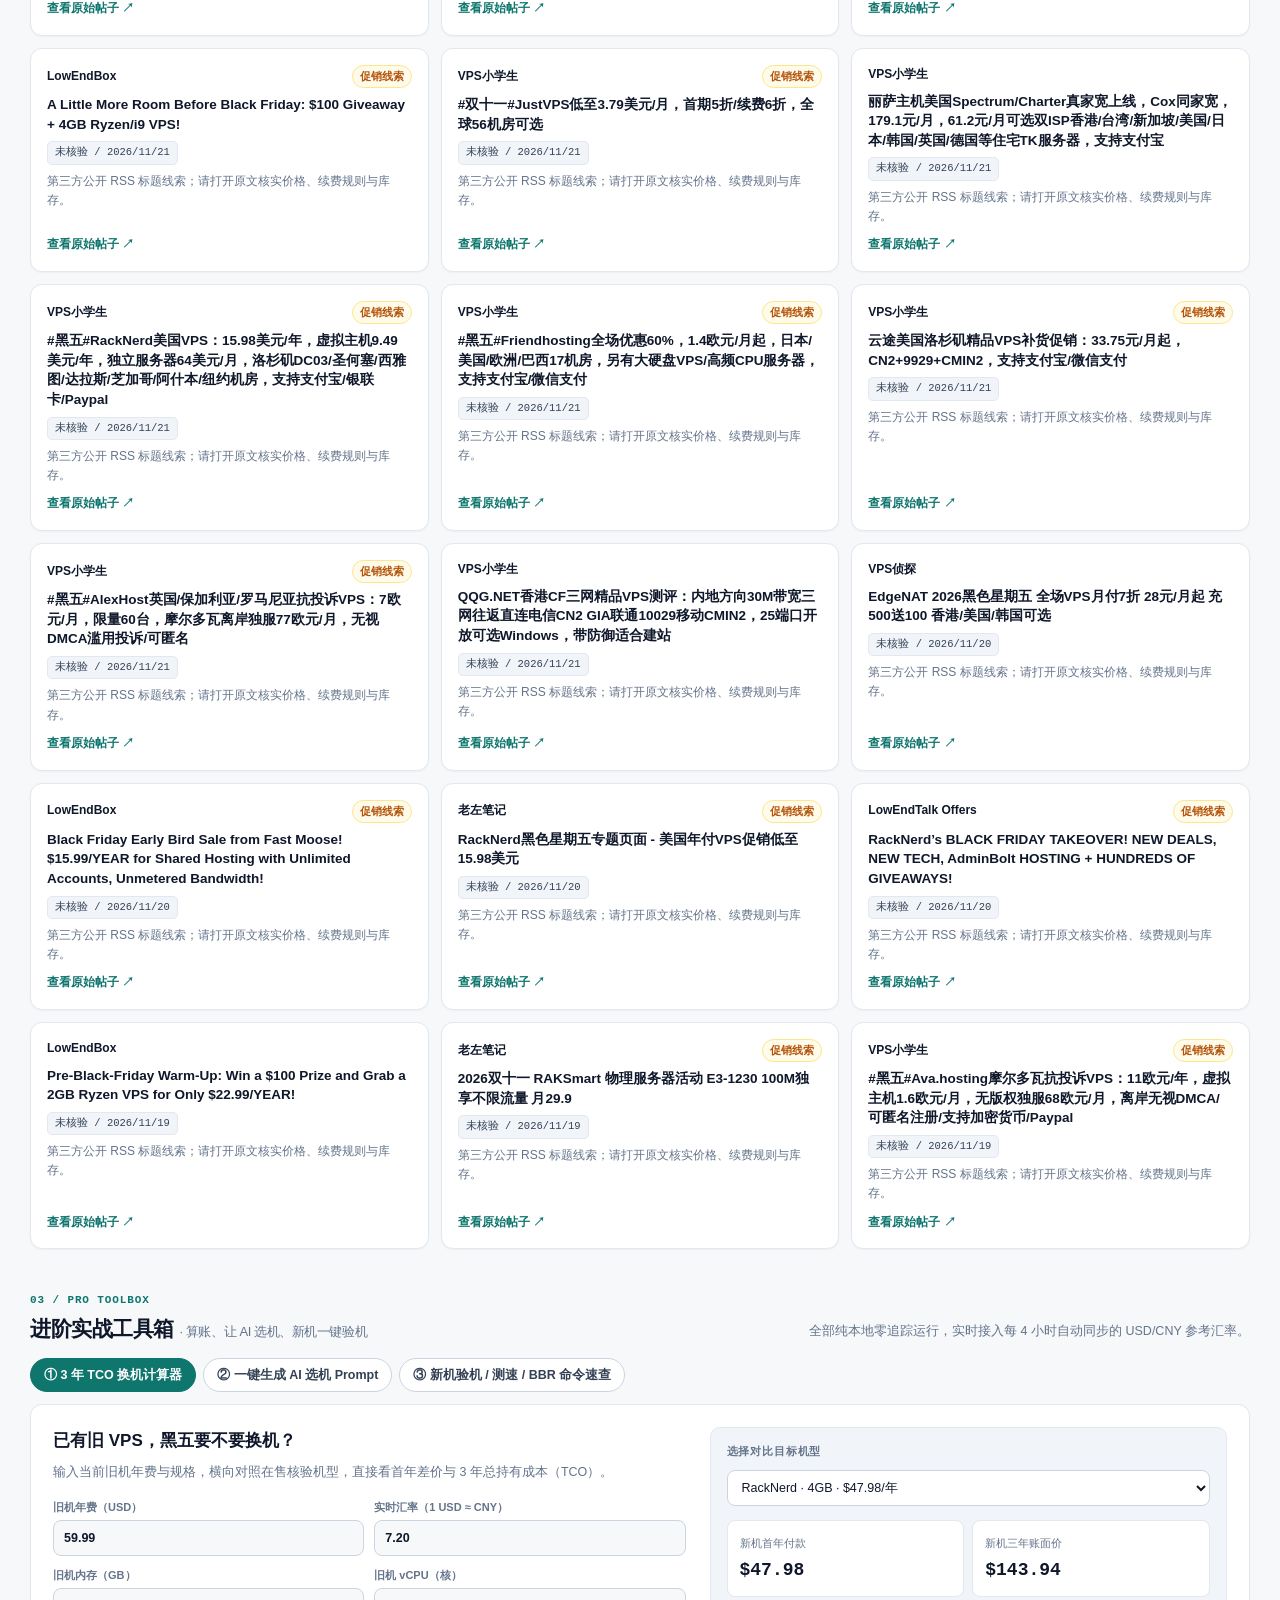
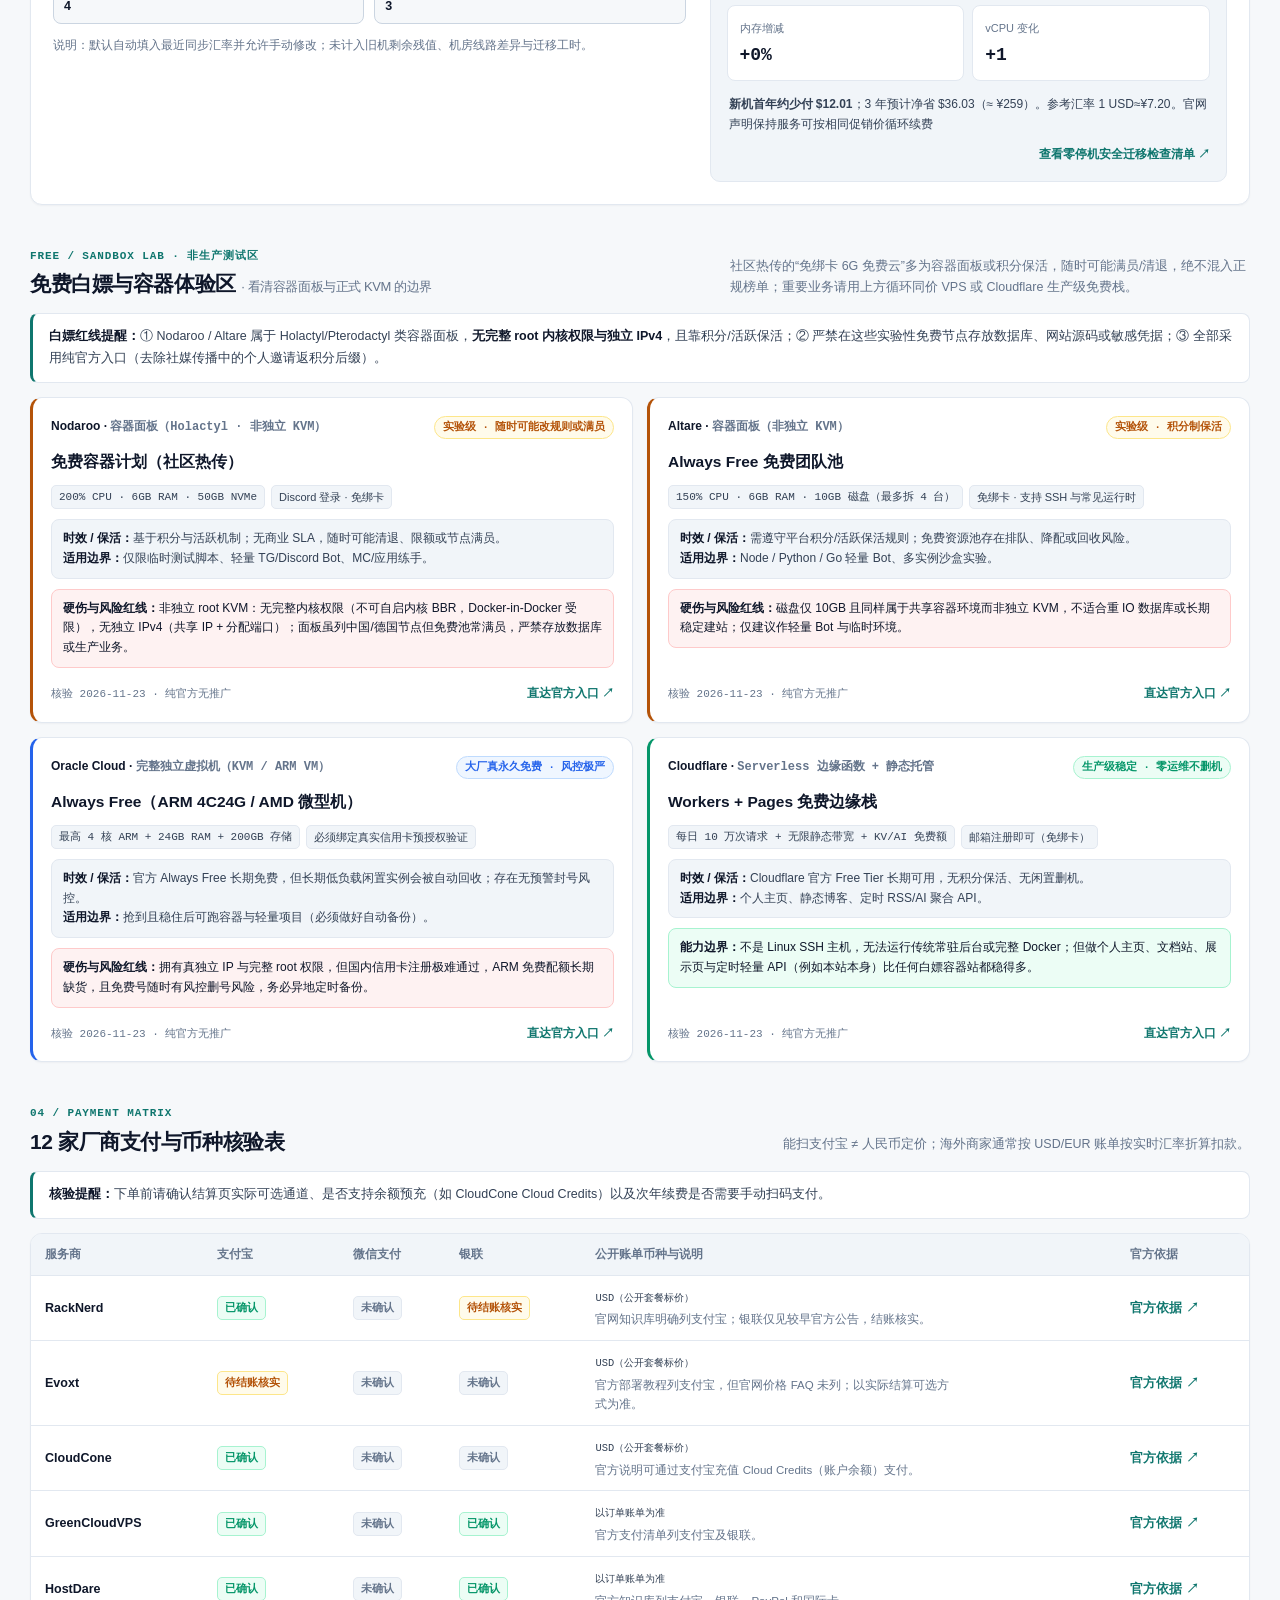
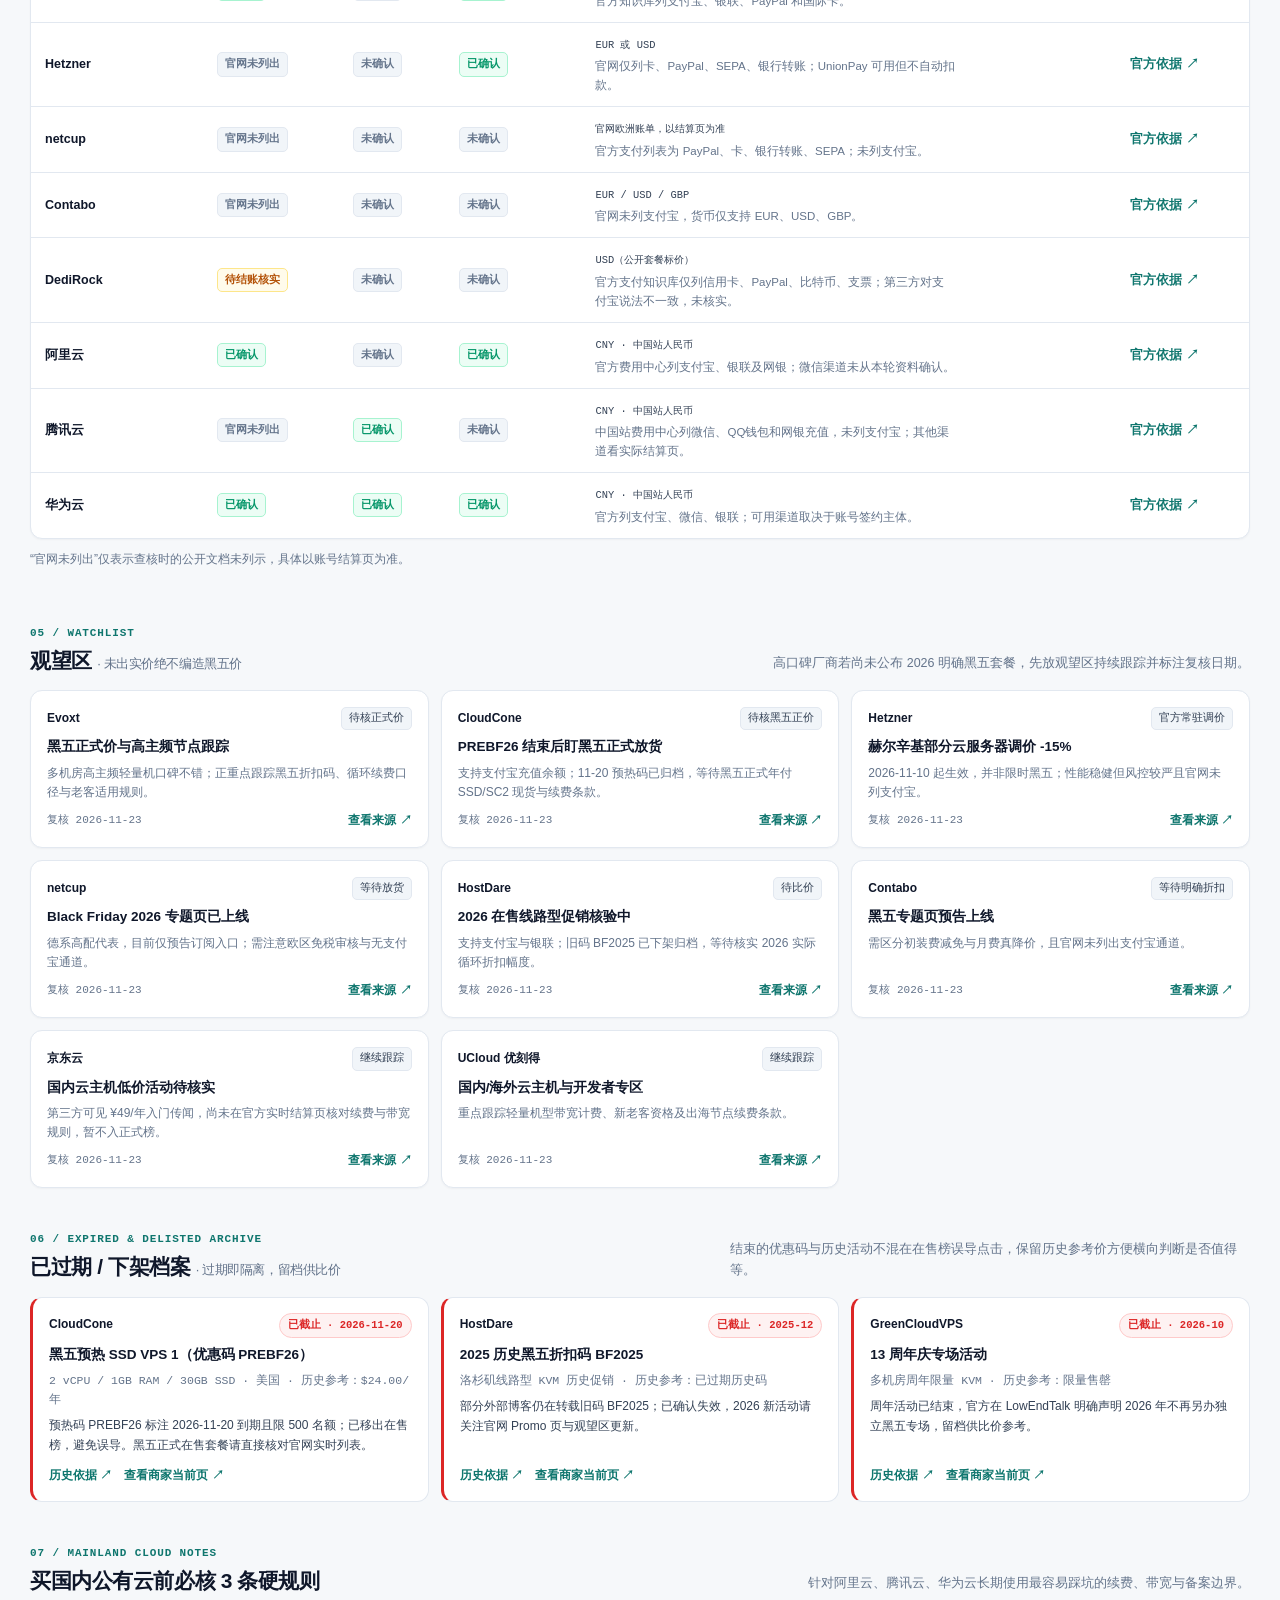
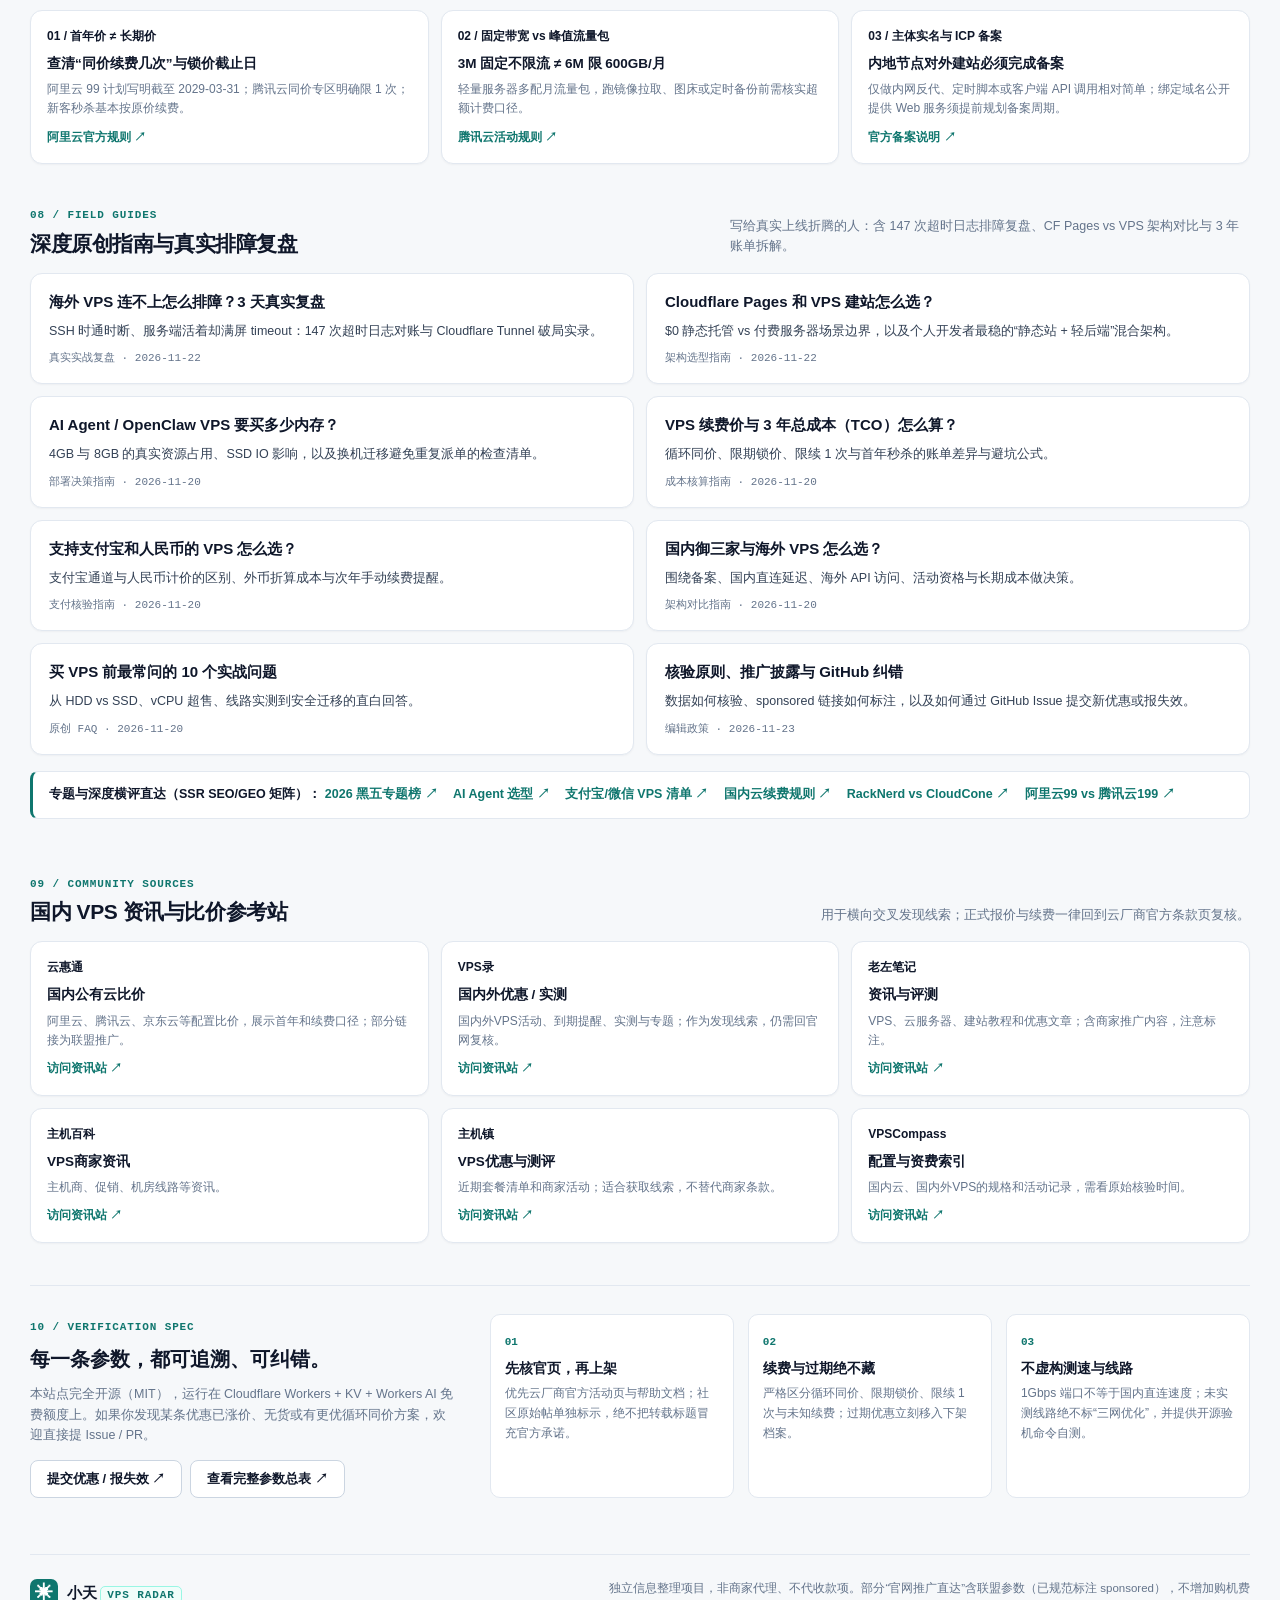
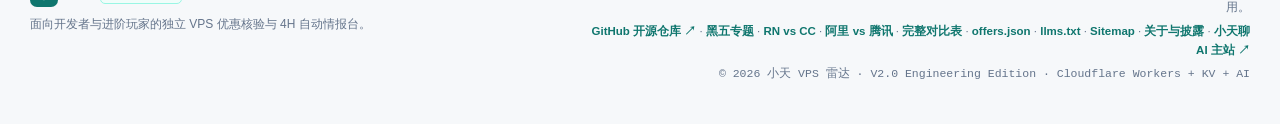
==== commit f038241e: "feat: add HostDare, Evoxt, Hetzner verified offers and live 4h update pill" ====
--- a/index.html
+++ b/index.html
@@ -59,7 +59,9 @@
             <h1>服务器不买贵，<span class="text-gradient">更不踩续费与线路坑。</span></h1>
             <p class="hero-sub">面向开发者与进阶玩家的独立 VPS / 国内云核验台：直看 <strong>真实年费、循环续费条款、SSD/HDD、支付宝/微信与实测排障</strong>，每 4 小时自动同步 9 源线索与实时汇率。</p>
             <div class="hero-meta-bar">
-              <span id="snapLine" class="mono">快照 2026-11-23 · 每 4 小时自动同步</span>
+              <span id="snapLine" class="mono">快照 2026-11-25 · 每 4 小时自动同步</span>
+              <span>·</span>
+              <a id="liveRadarPill" href="#leads" style="color:var(--green);font-weight:700" hidden>4H 雷达已自动更新 ↘</a>
               <span>·</span>
               <a href="/table.html">完整参数总表 / 导出 CSV ↗</a>
               <span>·</span>
@@ -485,6 +487,6 @@
     </div>
   </div>
 
-  <script src="/assets/app.js?v=21" defer></script>
+  <script src="/assets/app.js?v=22" defer></script>
 </body>
 </html>
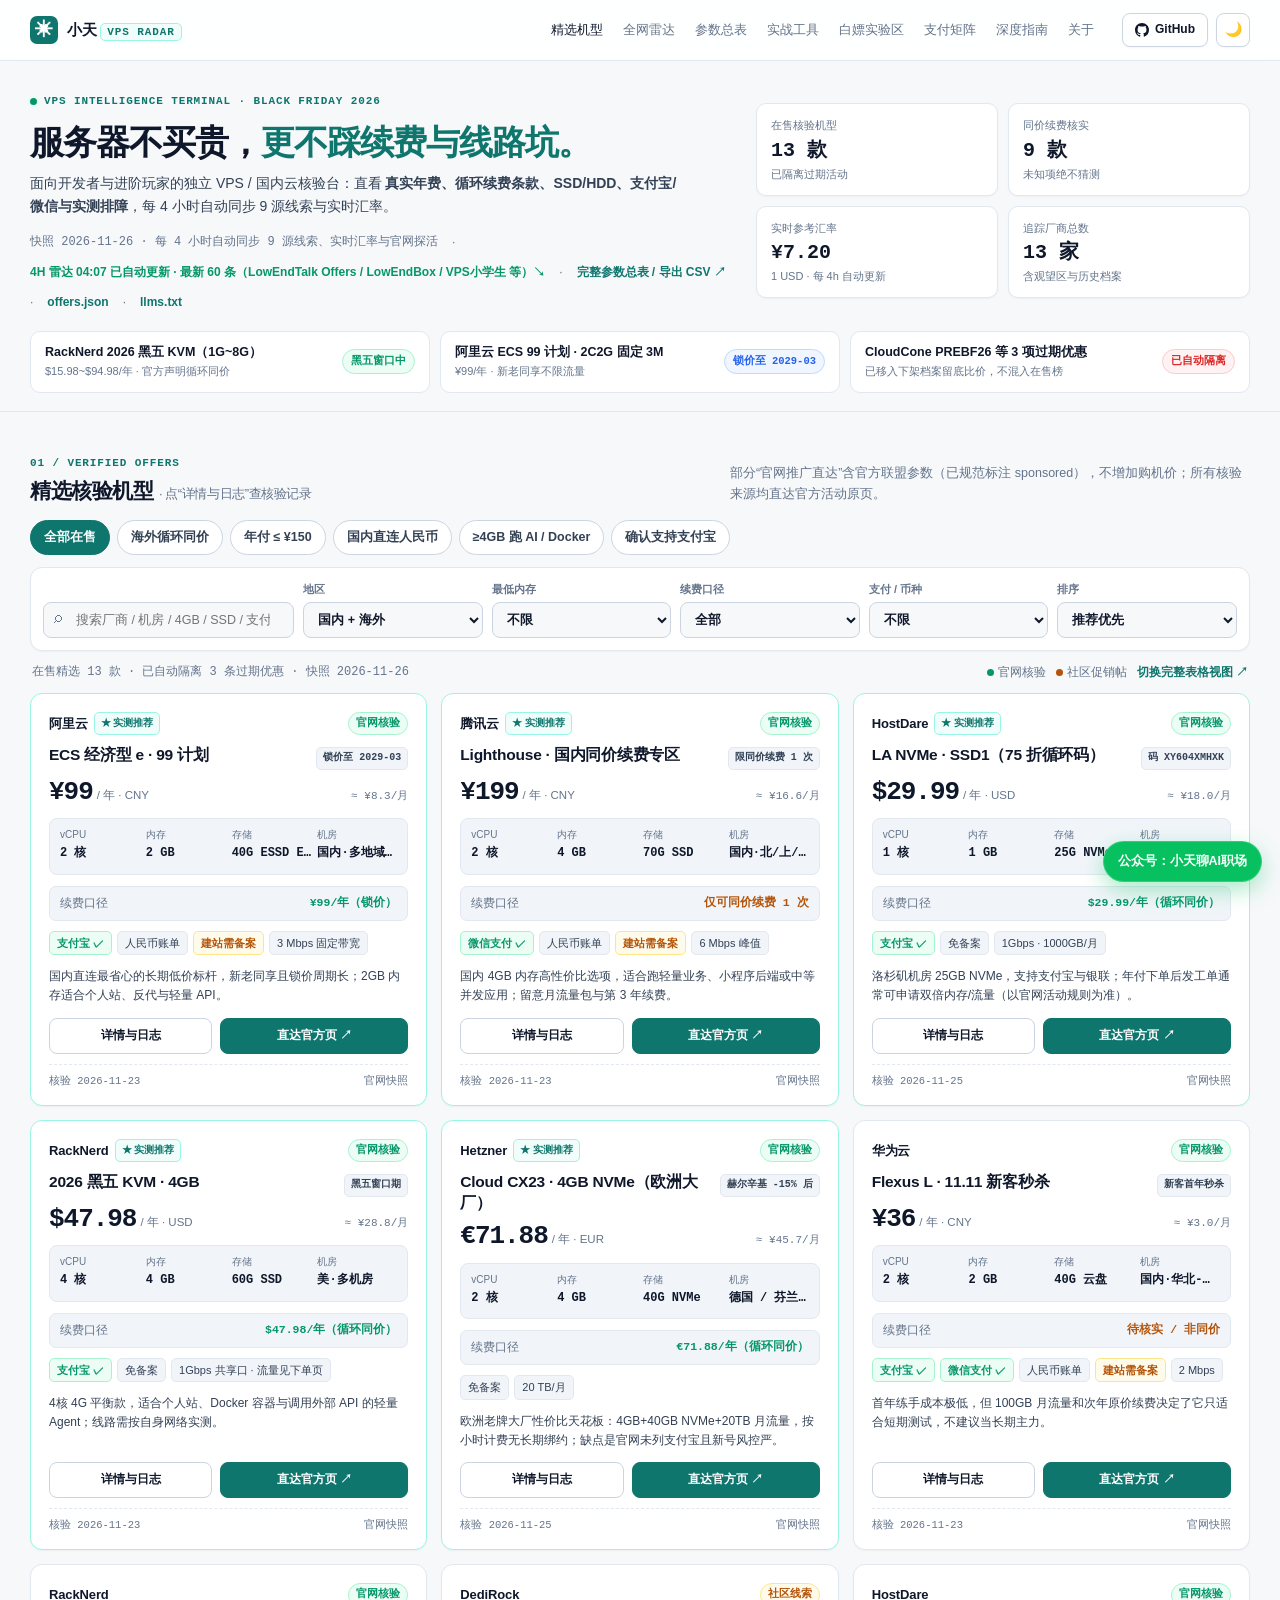
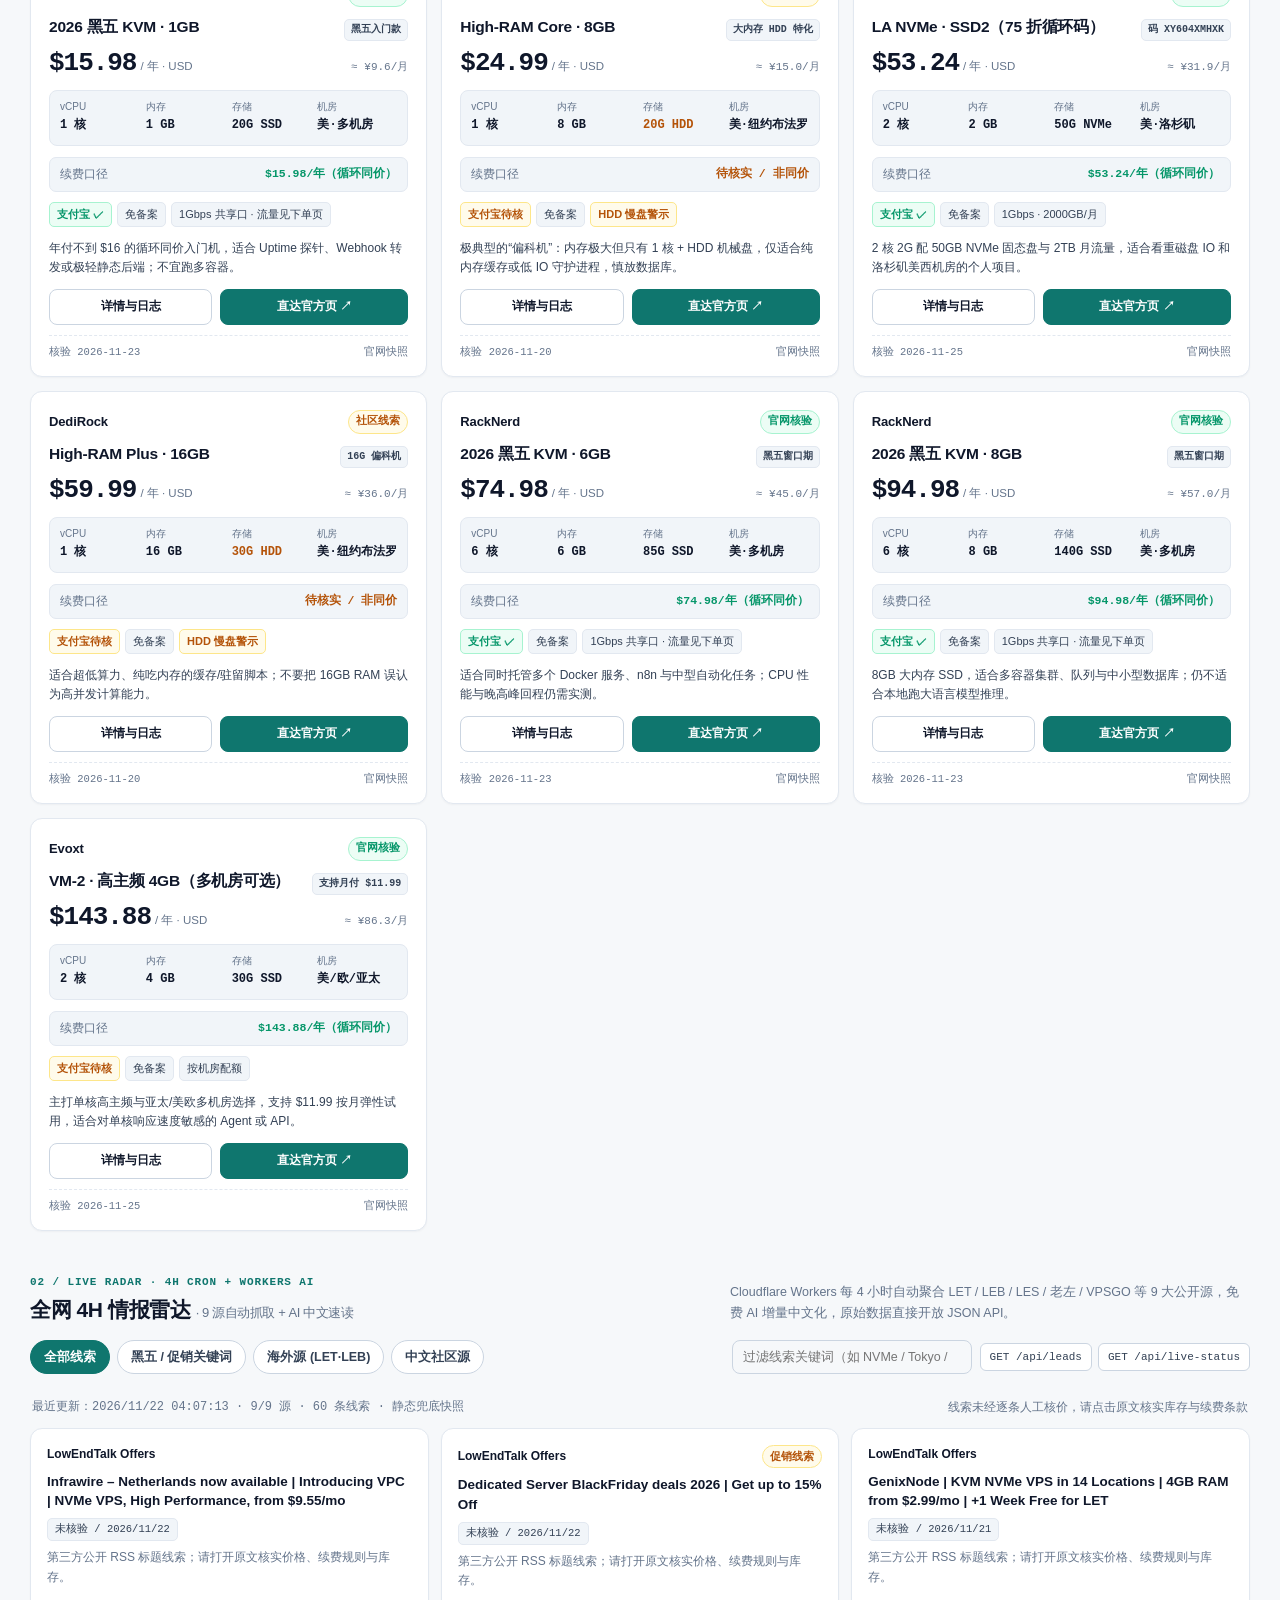
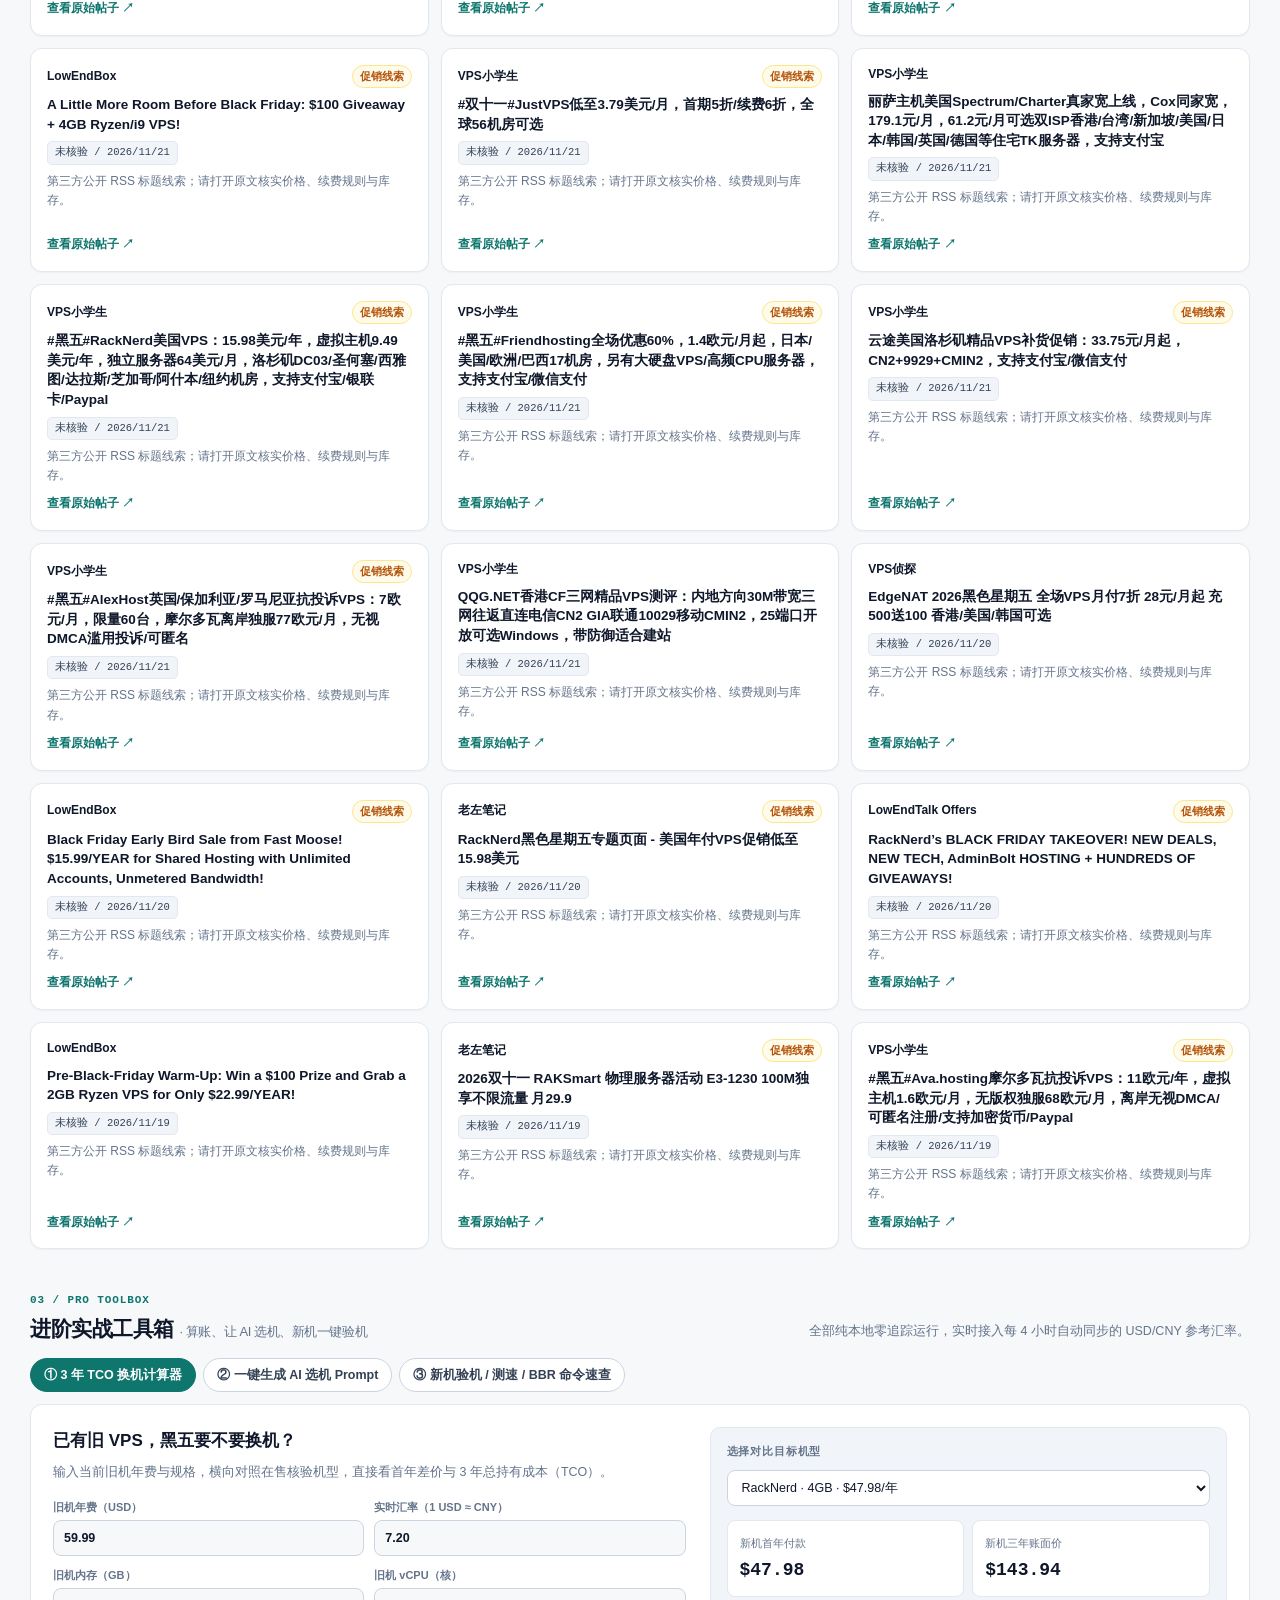
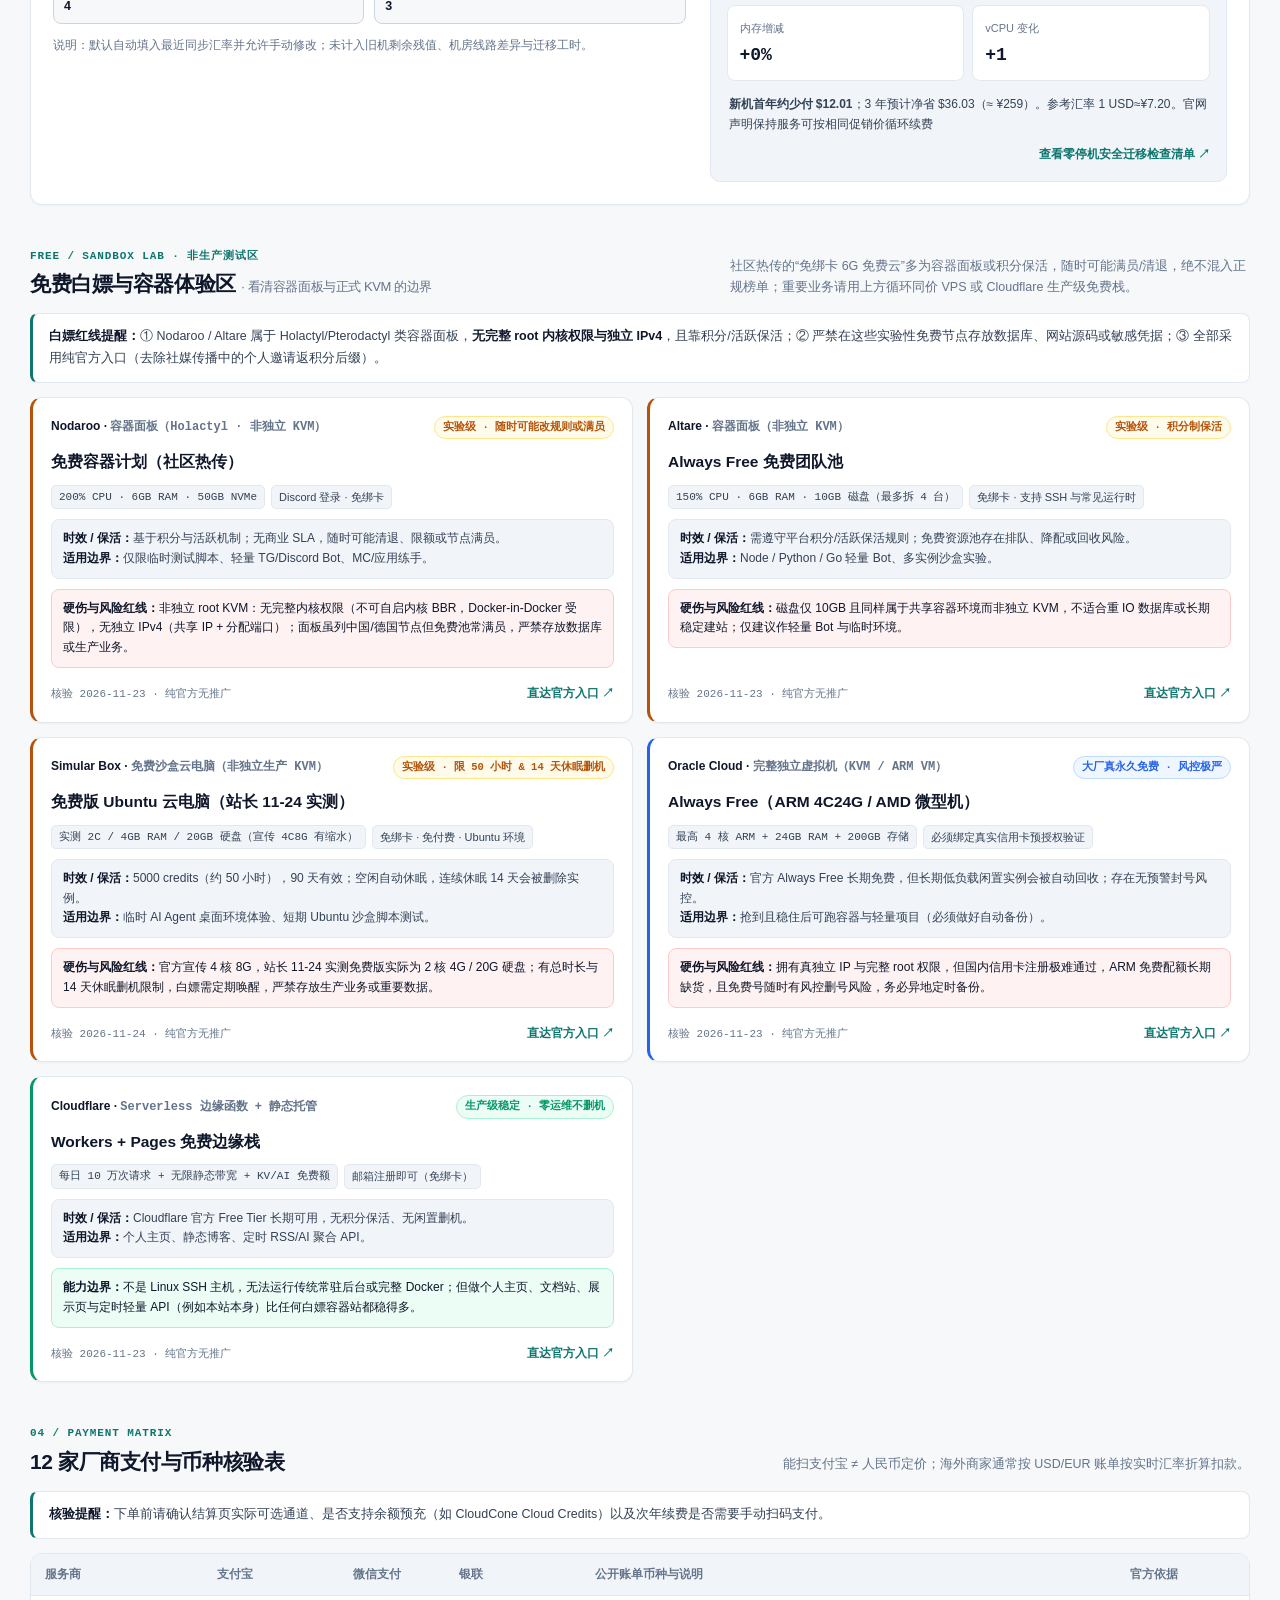
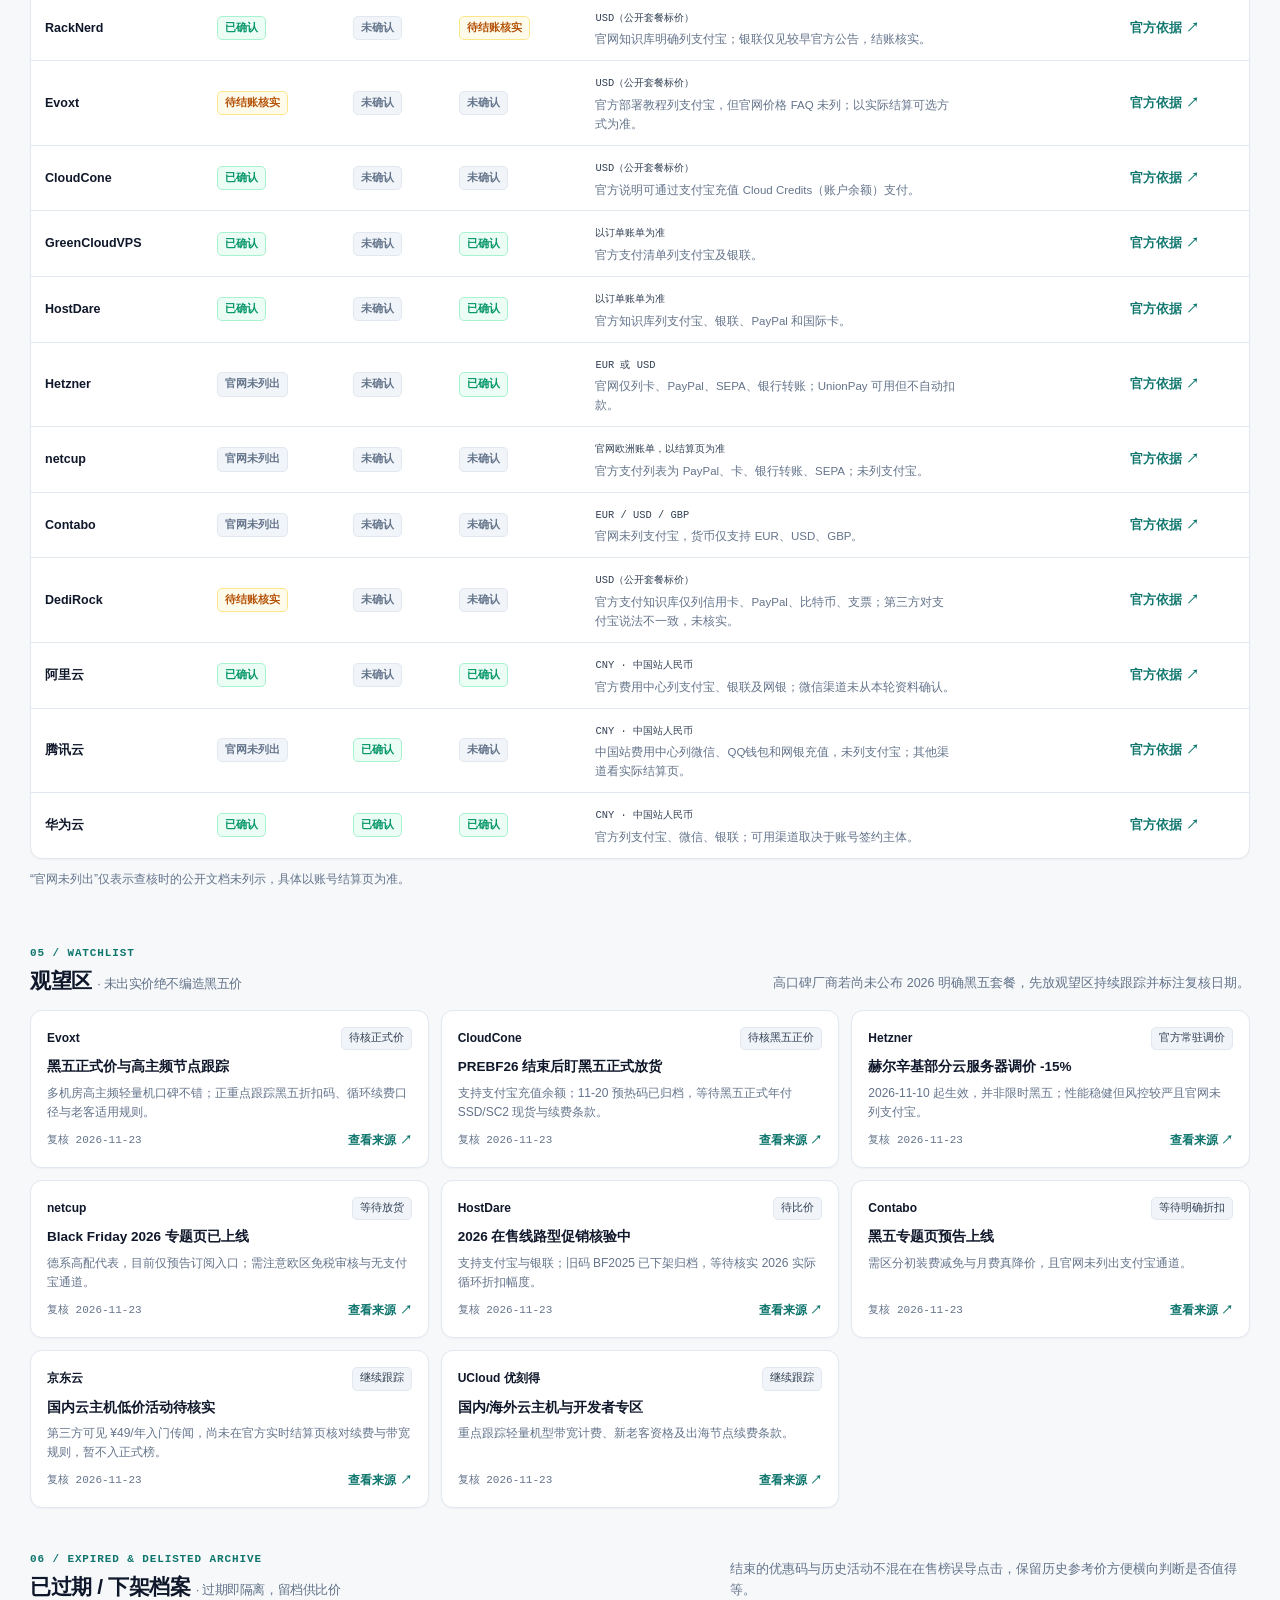
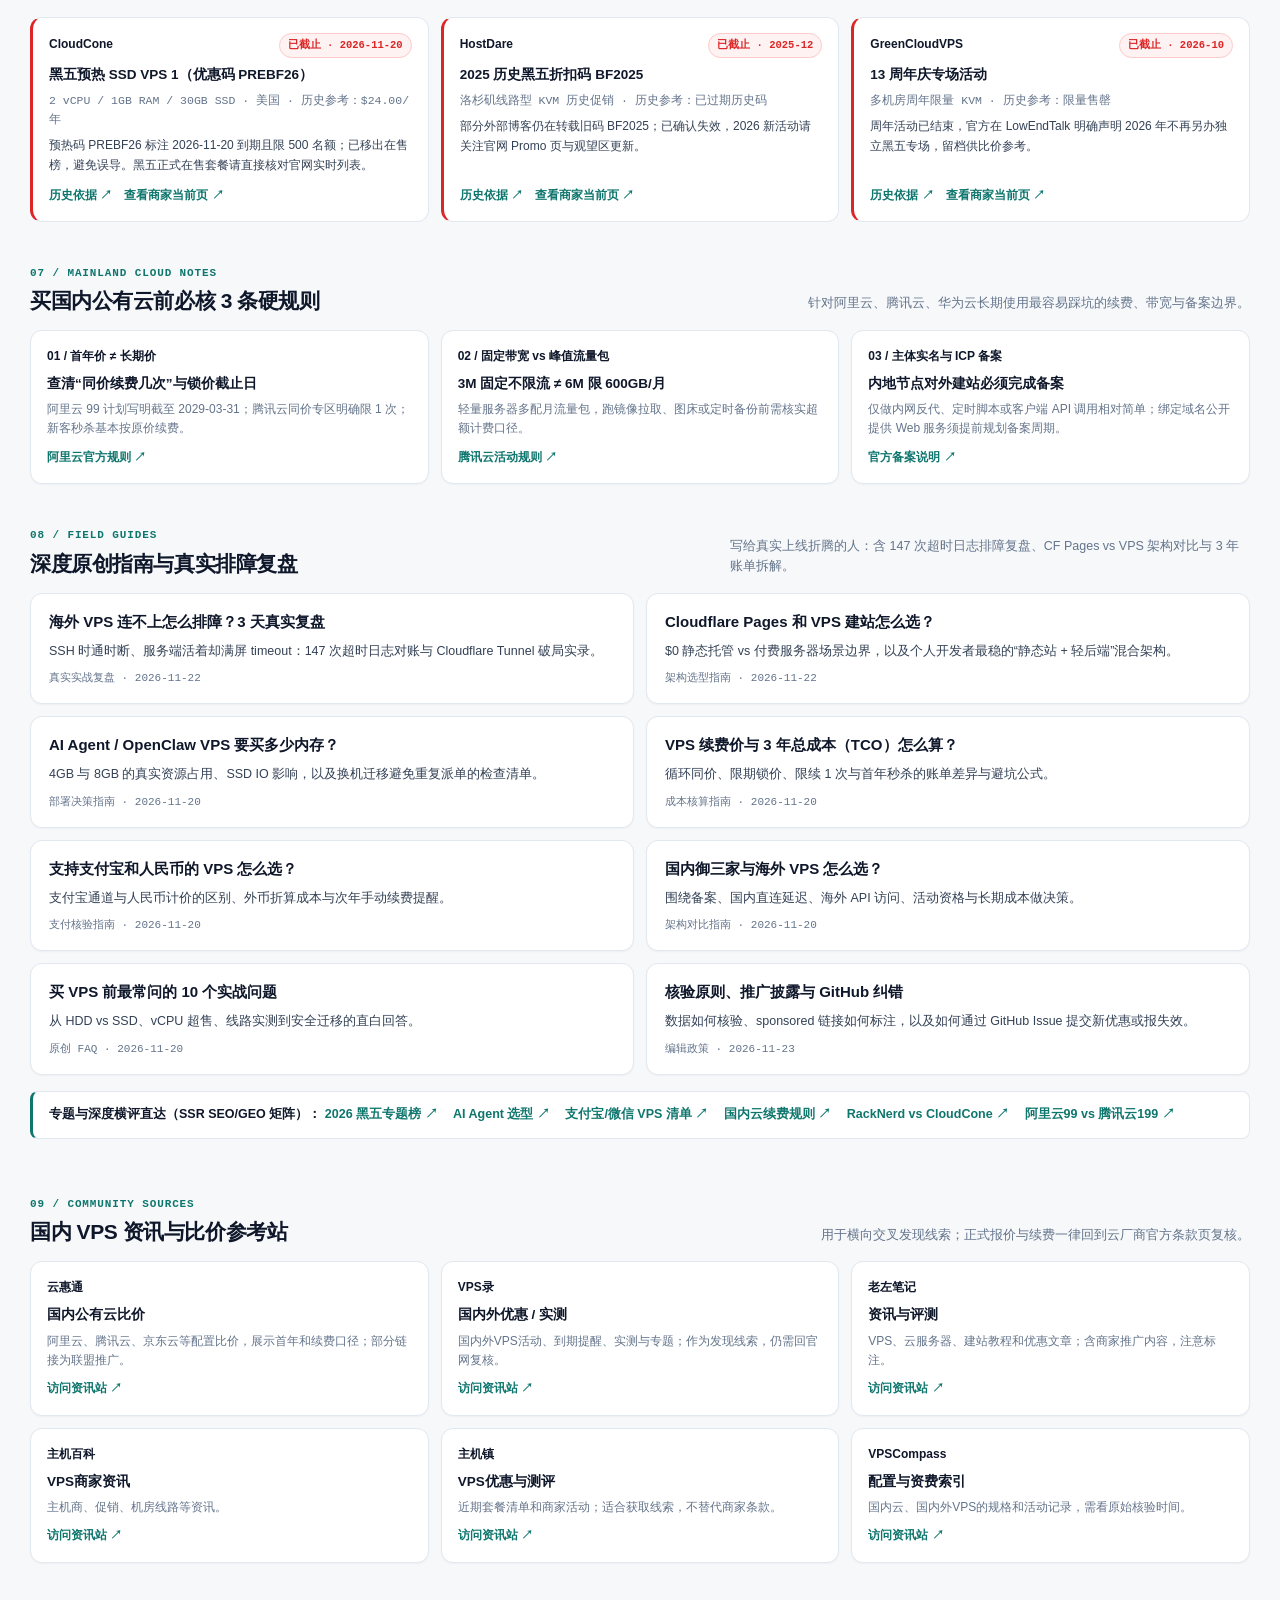
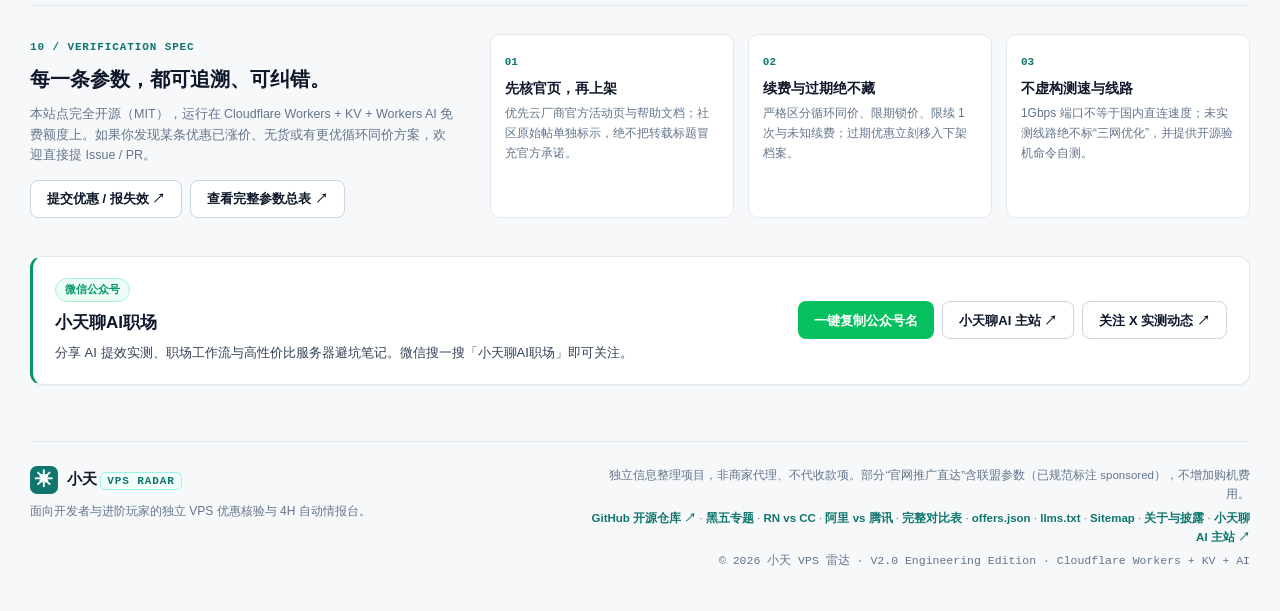
==== commit de691463: "feat: add Simular Box to freebies lab and dual-theme WeChat widget" ====
--- a/index.html
+++ b/index.html
@@ -23,7 +23,7 @@
   <script type="application/ld+json">{"@context":"https://schema.org","@type":"ItemList","name":"2026 VPS 公开核验优惠快照","itemListElement":[{"@type":"ListItem","position":1,"name":"RackNerd 2026 黑五 KVM 4GB ($47.98/年，循环续费)","url":"https://vps.xiaotianai.win/#deals"},{"@type":"ListItem","position":2,"name":"RackNerd 2026 黑五 KVM 6GB ($74.98/年，循环续费)","url":"https://vps.xiaotianai.win/#deals"},{"@type":"ListItem","position":3,"name":"阿里云 ECS 经济型 e 99计划 (¥99/年，锁价至 2029-03)","url":"https://vps.xiaotianai.win/#deals"},{"@type":"ListItem","position":4,"name":"腾讯云 Lighthouse 国内同价续费专区 (¥199/年)","url":"https://vps.xiaotianai.win/#deals"},{"@type":"ListItem","position":5,"name":"华为云 Flexus L 2核2G 新客秒杀 (¥36/年)","url":"https://vps.xiaotianai.win/#deals"}]}</script>
   <script type="application/ld+json">{"@context":"https://schema.org","@type":"FAQPage","mainEntity":[{"@type":"Question","name":"2026 黑五便宜 VPS 第二年续费还是优惠价吗？","acceptedAnswer":{"@type":"Answer","text":"不一定。循环续费（Recurring）才表示保持服务可按同价续费；国内云通常分限期锁价（如99计划截至2029-03）或仅限同价续费1次；秒杀价多数按原价续费。购买前应以三年总成本核对条款。"}},{"@type":"Question","name":"4GB 内存 VPS 适合跑 AI Agent 和自动化任务吗？","acceptedAnswer":{"@type":"Answer","text":"如果模型推理调用外部 API，4GB 内存搭配 SSD 通常足以运行轻量任务调度器、Bot、n8n、SQLite 和小型网站；但不能在 VPS 本地运行大型语言模型。"}},{"@type":"Question","name":"个人博客应该买 VPS 还是直接用 Cloudflare Pages？","acceptedAnswer":{"@type":"Answer","text":"纯静态博客、文档站和作品集优先用 Cloudflare Pages 免费托管，零运维且免维护 HTTPS；需要常驻后台、Docker 容器、数据库或任务调度时再买独立 VPS。"}}]}</script>
   <title>小天 VPS 雷达 · 2026 VPS 优惠与续费核验、4H AI 情报雷达与开发者工具箱</title>
-  <link rel="stylesheet" href="/assets/site.css?v=21" />
+  <link rel="stylesheet" href="/assets/site.css?v=22" />
 </head>
 <body>
   <header class="topbar">
@@ -487,6 +487,7 @@
     </div>
   </div>
 
-  <script src="/assets/app.js?v=22" defer></script>
+  <script src="/assets/app.js?v=28" defer></script>
+  <script src="/assets/wechat-widget.js?v=1" defer></script>
 </body>
 </html>
--- a/assets/site.css
+++ b/assets/site.css
@@ -1847,3 +1847,115 @@
   .guide-main { display: block; }
   .guide-aside { position: static; flex-direction: row; flex-wrap: wrap; border-left: 0; padding-left: 0; margin-bottom: 24px; }
 }
+
+/* WeChat Official Account Dual-Theme Widget */
+.xt-wechat-card {
+  display: flex;
+  flex-wrap: wrap;
+  align-items: center;
+  justify-content: space-between;
+  gap: 16px;
+  margin-top: 38px;
+  padding: 20px 22px;
+  border: 1px solid var(--border);
+  border-left: 3px solid var(--green);
+  border-radius: var(--radius);
+  background: var(--surface);
+  box-shadow: var(--shadow-xs);
+}
+.xt-wechat-info { flex: 1 1 300px; min-width: 0; }
+.xt-wechat-badge {
+  display: inline-block;
+  padding: 2px 9px;
+  font-family: var(--mono);
+  font-size: 11px;
+  font-weight: 700;
+  color: var(--green);
+  background: var(--green-soft);
+  border: 1px solid var(--green-border);
+  border-radius: 999px;
+  margin-bottom: 7px;
+}
+.xt-wechat-title { margin: 0 0 5px; font-size: 17px; font-weight: 780; color: var(--ink); }
+.xt-wechat-desc { margin: 0; font-size: 13px; color: var(--ink-2); line-height: 1.65; }
+.xt-wechat-actions { display: flex; flex-wrap: wrap; gap: 8px; align-items: center; }
+.xt-copy-btn {
+  display: inline-flex;
+  align-items: center;
+  justify-content: center;
+  height: 38px;
+  padding: 0 16px;
+  border: none;
+  border-radius: 8px;
+  background: #07c160;
+  color: #ffffff;
+  font-size: 13px;
+  font-weight: 700;
+  cursor: pointer;
+  transition: background-color 0.14s ease, transform 0.12s ease;
+}
+.xt-copy-btn:hover { background: #06ad56; transform: translateY(-1px); }
+.xt-fab-btn {
+  position: fixed;
+  right: 18px;
+  bottom: 18px;
+  z-index: 60;
+  padding: 9px 14px;
+  border: 1px solid rgba(255, 255, 255, 0.18);
+  border-radius: 999px;
+  background: #07c160;
+  color: #ffffff;
+  font-size: 12.5px;
+  font-weight: 700;
+  box-shadow: 0 8px 22px rgba(7, 193, 96, 0.34);
+  cursor: pointer;
+  transition: transform 0.14s ease, background-color 0.14s ease;
+}
+.xt-fab-btn:hover { background: #06ad56; transform: translateY(-2px); }
+.xt-modal {
+  display: none;
+  position: fixed;
+  inset: 0;
+  z-index: 90;
+  background: rgba(15, 23, 42, 0.56);
+  backdrop-filter: blur(4px);
+  align-items: center;
+  justify-content: center;
+  padding: 16px;
+}
+.xt-modal.open { display: flex; }
+.xt-modal-box {
+  position: relative;
+  width: 100%;
+  max-width: 380px;
+  padding: 24px 22px 20px;
+  border-radius: 14px;
+  background: var(--surface);
+  border: 1px solid var(--border);
+  color: var(--ink);
+  text-align: center;
+  box-shadow: var(--shadow-lg);
+}
+.xt-modal-box h4 { margin: 4px 0 8px; font-size: 17px; color: var(--ink); }
+.xt-modal-box p { margin: 0 0 16px; font-size: 13px; color: var(--ink-2); line-height: 1.65; }
+.xt-modal-actions { display: flex; flex-direction: column; gap: 10px; }
+.xt-modal-actions .xt-copy-btn { width: 100%; }
+.xt-modal-links { display: grid; grid-template-columns: 1fr 1fr; gap: 8px; }
+.xt-modal-close {
+  position: absolute;
+  top: 10px;
+  right: 12px;
+  width: 30px;
+  height: 30px;
+  border: 1px solid var(--border);
+  border-radius: 8px;
+  background: var(--surface-2);
+  font-size: 18px;
+  line-height: 1;
+  color: var(--muted);
+  cursor: pointer;
+}
+.xt-modal-close:hover { color: var(--ink); border-color: var(--accent); }
+@media (max-width: 720px) {
+  .xt-fab-btn { right: 12px; bottom: 12px; padding: 8px 12px; font-size: 12px; }
+}
